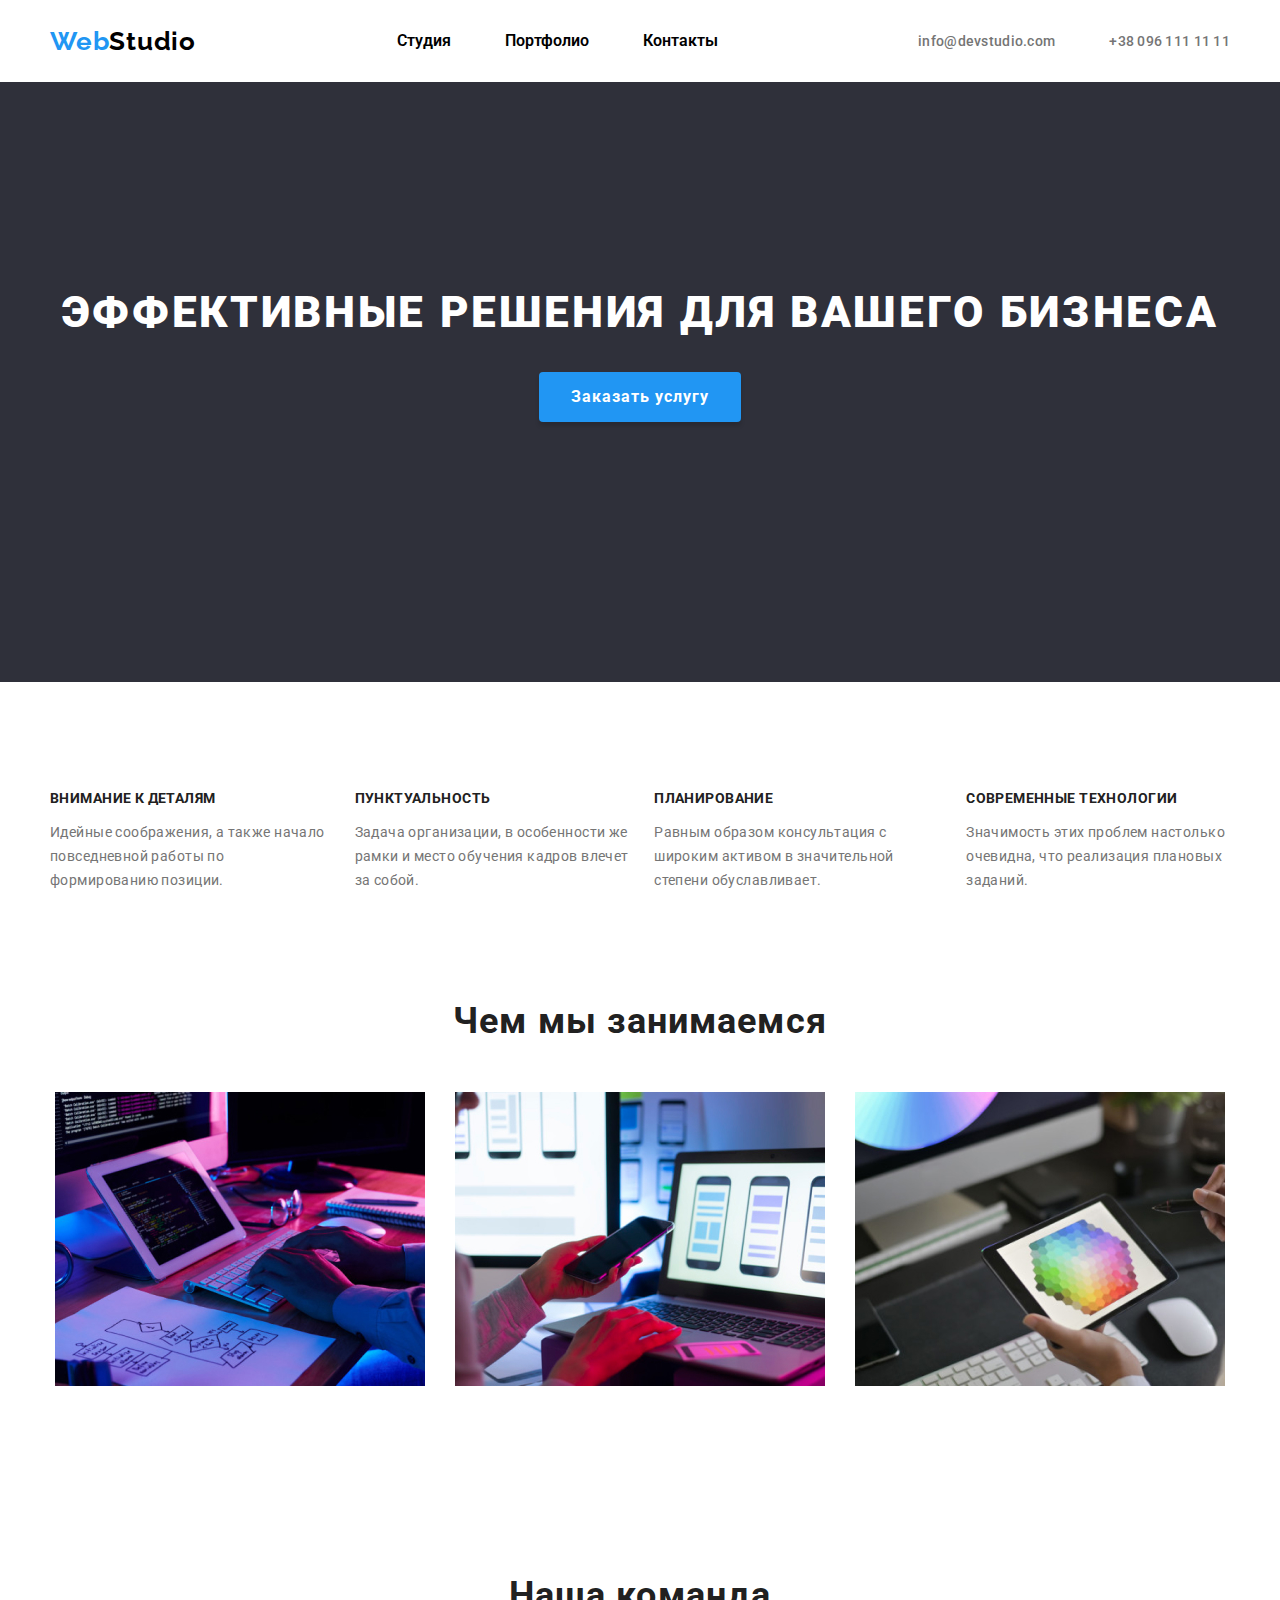
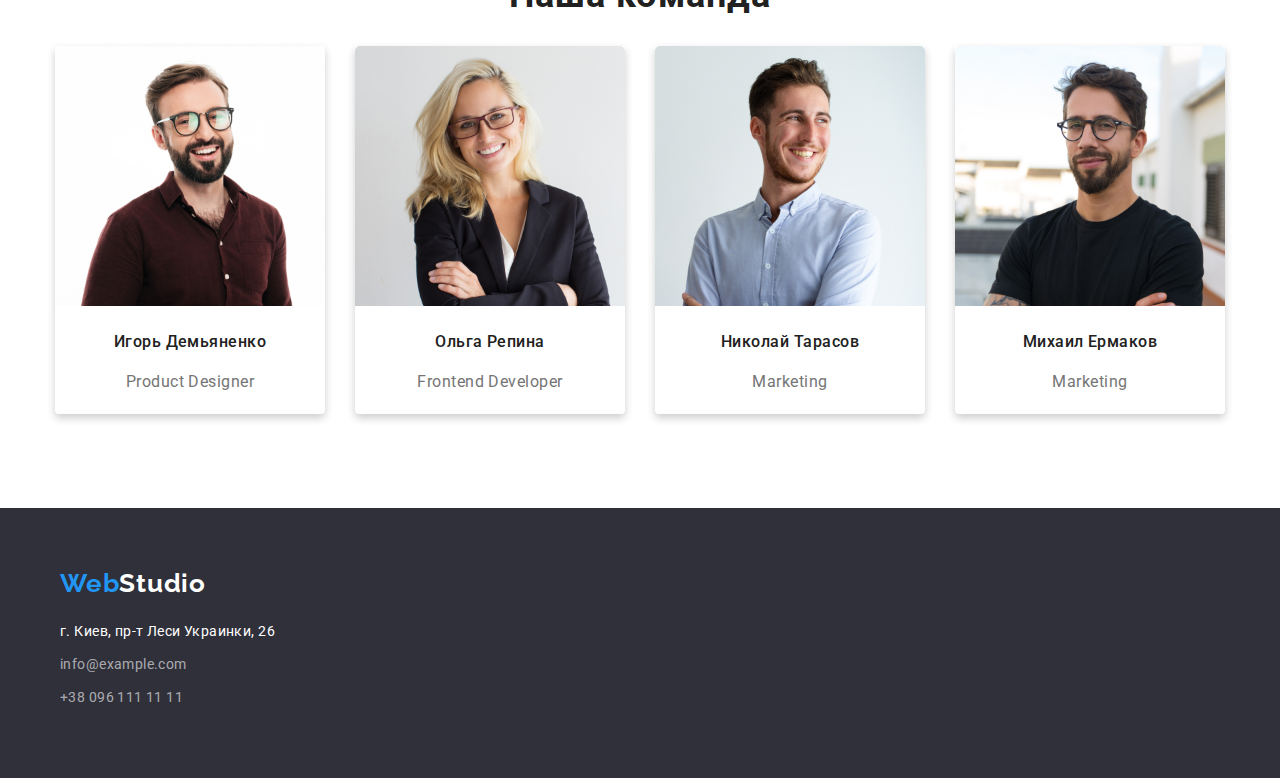
==== index.html @ 328c7cf8 "Initial commit" ====
<!DOCTYPE html>
<html lang="en">
  <head>
    <meta charset="UTF-8" />
    <meta http-equiv="X-UA-Compatible" content="IE=edge" />
    <meta name="viewport" content="width=device-width, initial-scale=1.0" />
    <title>Document</title>
    <link rel="preconnect" href="https://fonts.googleapis.com" />
    <link rel="preconnect" href="https://fonts.gstatic.com" crossorigin />
    <link
      href="https://fonts.googleapis.com/css2?family=Raleway:wght@700&display=swap"
      rel="stylesheet"
    />
    <link
      href="https://fonts.googleapis.com/css2?family=Raleway:wght@700&family=Roboto:wght@500&display=swap"
      rel="stylesheet"
    />
    <link rel="stylesheet" href="normalize.css" />
    <link rel="stylesheet" href="style.css" />
  </head>
  <body>
    <div class="container">
      <header class="header">
        <div class="header-wrapper">
          <div class="header">
            <a class="navbar-logo" href="#">Web<span class="studio_head">Studio</span></a>
          </div>

          <nav class="nav">
            <a href="#" class="nav-link active">Студия</a>
            <a href="#" class="nav-link">Портфолио</a>
            <a href="#" class="nav-link">Контакты</a>
          </nav>

          <div class="header-block">
            <a href="#">info@devstudio.com</a>
            <a href="#">+38 096 111 11 11</a>
          </div>

          <!-- /header-wrapper -->
        </div>
        <!-- /container -->
      </header>
    </div>
    <main>
      <section class="main-fon">
        <h1 class="intro container">Эффективные решения для вашего бизнеса</h1>
        <button class="btn" type="button">Заказать услугу</button>
      </section>
     <div class="container">
      <section class="info">
        <ul class="list-info">
          <li>
            <h3>Внимание к деталям</h3>
            <p>
              Идейные соображения, а также начало повседневной работы по
              формированию позиции.
            </p>
          </li>
          <li>
            <h3>Пунктуальность</h3>
            <p>
              Задача организации, в особенности же рамки и место обучения кадров
              влечет за собой.
            </p>
          </li>
          <li>
            <h3>Планирование</h3>
            <p>
              Равным образом консультация с широким активом в значительной
              степени обуславливает.
            </p>
          </li>
          <li>
            <h3>Современные технологии</h3>
            <p>
              Значимость этих проблем настолько очевидна, что реализация
              плановых заданий.
            </p>
          </li>
        </ul>
      </section>
      <section class="images">
        <h2>Чем мы занимаемся</h2>
        <ul class="images-cards">
          <li><img src="images/img.jpg" alt="планшет и клавиатура" /></li>
          <li><img src="images/img1.jpg" alt="смартфон" /></li>
          <li><img src="images/img2.jpg" alt="планшет" /></li>
        </ul>
      </section>
      <section class="people">
        <h2>Наша команда</h2>
        <ul class="cards">
          <li>
            <img class="cards-icon" src="images/men.jpg" alt="мужчина в очках" width="270" />
            <h4>Игорь Демьяненко</h4>
            <p>Product Designer</p>
          </li>
          <li>
            <img class="cards-icon" src="images/girl.jpg" alt="девушка в очках" width="270" />
            <h4>Ольга Репина</h4>
            <p>Frontend Developer</p>
          </li>
          <li>
            <img class="cards-icon" src="images/men2.jpg" alt="мужчина" width="270" />
            <h4>Николай Тарасов</h4>
            <p>Marketing</p>
          </li>
          <li>
            <img class="cards-icon" src="images/men3.jpg" alt="мужчина в очках" width="270" />
            <h4>Михаил Ермаков</h4>
            <p>Marketing</p>
          </li>
        </ul>
      </section>
    </main>
    <footer class="footer">
      <div class="container">
      <a class="logo-footer" href="#">Web<span class="studio">Studio</span></a>
      <address class="address">
        <a class="link white" href="http://bit.ly/3pXMvUd" target="_blank">г. Киев, пр-т Леси Украинки, 26</a>
        <a class="link" href="mailto:info@example.com">info@example.com</a>
        <a class="link" href="tel:+380961111111">+38 096 111 11 11</a>
      </address>
      </div>
    </footer>
    </div>
  </body>
</html>
---- style.css ----
body {
  font-family: "Raleway", sans-serif;
  font-family: "Roboto", sans-serif;
}
a {
  text-decoration: none;
}

ul {
  padding: 0;
  list-style: none;
}
h1 {
  padding-top: 200px;
  font-weight: 900;
  font-size: 44px;
  line-height: 60px;
  text-align: center;
  letter-spacing: 0.06em;
  text-transform: uppercase;
  color: #ffffff;
}
h2 {
  font-weight: 700;
  font-size: 36px;
  line-height: 42px;
  letter-spacing: 0.03em;
  color: #212121;
}

h4 {
  font-weight: 500;
  font-size: 16px;
  line-height: 19px;
  letter-spacing: 0.03em;
  color: #212121;
}

/* Header */

.container {
  max-width: 1180px;
  margin: 0 auto;
}

.navbar-logo {
  font-family: "Raleway";
  font-style: normal;
  font-weight: 700;
  font-size: 26px;
  line-height: 31px;
  letter-spacing: 0.03em;
  color: #2196f3;
}

.studio_head {
  color: #000;
}

.header {
  justify-content: center;
}

.header-wrapper {
  display: flex;
  justify-content: space-between;
  align-items: center;
}

.nav-link {
  margin-right: 50px;
  color: black;
  text-decoration: none;
  font-weight: 600;
}

.nav {
  margin-top: 32px;
  margin-bottom: 32px;
}

.nav > a:hover {
  color: #2196f3;
}

.nav-link:last-child {
  margin-right: 0;
}

.header-block > a {
  margin-right: 50px;
  font-weight: 500;
  font-size: 14px;
  line-height: 16px;
  letter-spacing: 0.02em;
  color: #757575;
}

.header-block > a:last-child {
  margin-right: 0;
}

.header-block > a:hover {
  color: #2196f3;
}

/* Main  */

.main-fon {
  text-align: center;
  background-color: #2f303a;
  height: 600px;
}

.btn {
  display: inline-block;
  margin-top: 30px;
  padding: 10px 32px;
  font-weight: 700;
  font-size: 16px;
  line-height: 30px;
  letter-spacing: 0.06em;
  color: #ffffff;
  background: #2196f3;
  box-shadow: 0px 4px 4px rgba(0, 0, 0, 0.15);
  border-radius: 4px;
  border: none;
}

.btn:hover {
  animation: pulsate 1s ease-in-out;
}

@keyframes pulsate {
  0% {
    box-shadow: 0 0 25px #5ddcff, 0 0 50px #4e00c2;
  }
}

.btn:active {
  color: red;
}

.list-info {
  display: flex;
  margin-top: 94px;
  margin-bottom: 94px;
}

.list-info > li > p {
  font-weight: 400;
  font-size: 14px;
  line-height: 24px;
  letter-spacing: 0.03em;
  color: #757575;
}

.list-info > li > h3 {
  font-weight: 700;
  font-size: 14px;
  line-height: 16px;
  letter-spacing: 0.03em;
  text-transform: uppercase;

  color: #212121;
}

.list-info > li {
  margin-right: 20px;
}

.list-info > li:last-child {
  margin-right: 0;
}

/* Images */

.images {
  text-align: center;
  margin-bottom: 188px;
}

.images > h2 {
  margin-bottom: 50px;
}

.images-cards {
  overflow: hidden;
  justify-content: center;
  display: flex;
}

.images-cards > li {
  transition: 1s;
  display: block;
  margin-right: 30px;
  width: 370px;
  height: 294px;
}

.images-cards > li:last-child {
  margin-right: 0;
}

.images-cards > li:hover {
  transform: scale(1.1);
}

/* People */

.people {
  text-align: center;
  margin-bottom: 94px;
}

.people > li:hover {
  box-shadow: 0 8px 16px 0 rgba(0, 0, 0, 0.2);
}

.cards {
  display: flex;
  justify-content: center;
}

.cards > li {
  width: 270px;
  height: 368px;
  background: #ffffff;
  box-shadow: 0 4px 8px 0 rgba(0, 0, 0, 0.2);
  transition: 0.3s;
  border-radius: 0px 0px 4px 4px;
  margin-right: 30px;
}

.cards > li > p {
  font-weight: 400;
  font-size: 16px;
  line-height: 19px;
  letter-spacing: 0.03em;
  color: #757575;
}

.cards-icon {
  border-radius: 5px 5px 0 0;
}

.cards > li:hover {
  box-shadow: 0 8px 16px 0 rgba(0, 0, 0, 0.2);
}

.cards > li:last-child {
  margin-right: 0;
}

/* Footer */

.footer {
  background-color: #2f303a;
  padding: 60px;
}

.logo-footer {
  font-family: "Raleway";
  font-style: normal;
  font-weight: 700;
  font-size: 26px;
  line-height: 31px;
  letter-spacing: 0.03em;
  color: #2196f3;
}

.address {
  margin-top: 20px;
}

.studio {
  color: white;
}

.link {
  font-family: "Roboto";
  font-style: normal;
  font-weight: 400;
  font-size: 14px;
  line-height: 24px;
  letter-spacing: 0.03em;
}

.address > a {
  display: grid;
  font-family: "Roboto";
  font-style: normal;
  font-weight: 400;
  font-size: 14px;
  line-height: 24px;
  letter-spacing: 0.03em;
  color: rgba(255, 255, 255, 0.6);
  margin-bottom: 9px;
}

.address > a:hover {
  color: #2196f3;
}

.address > a:first-child {
  color: white;
}
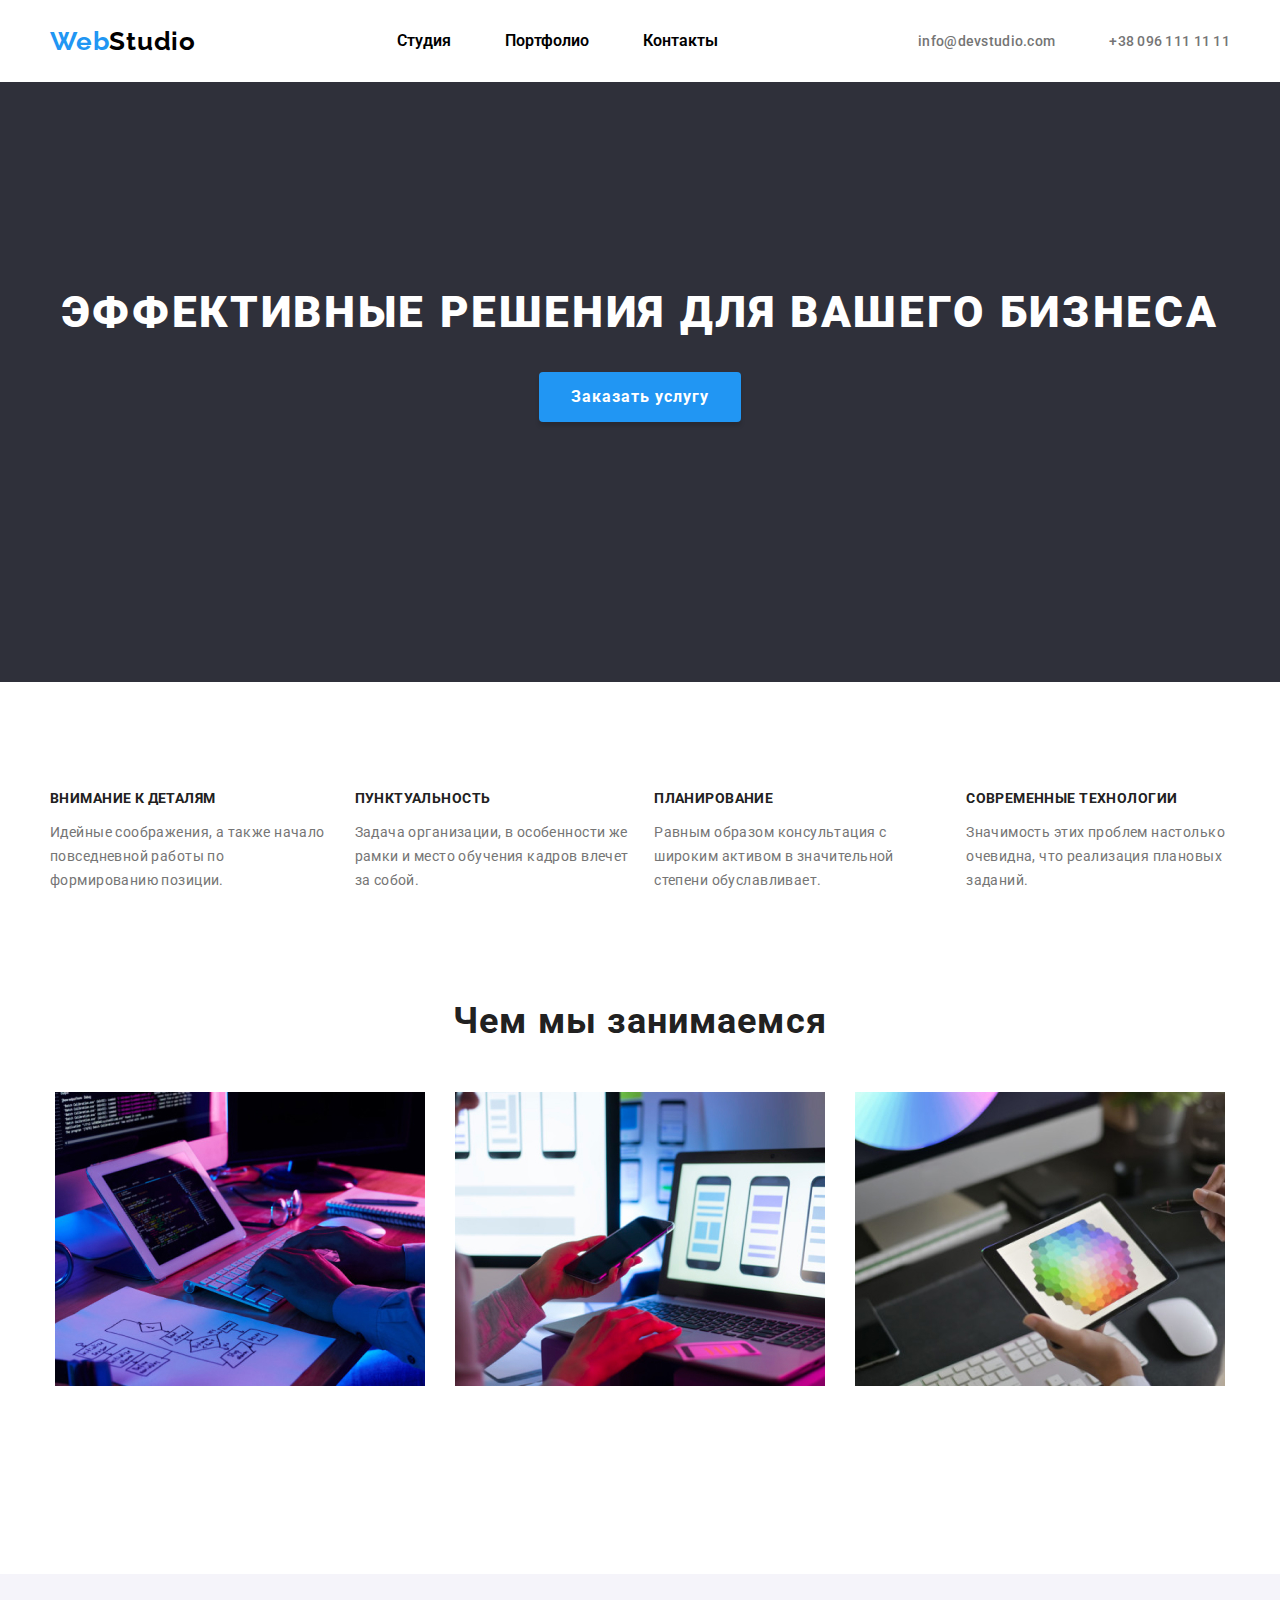
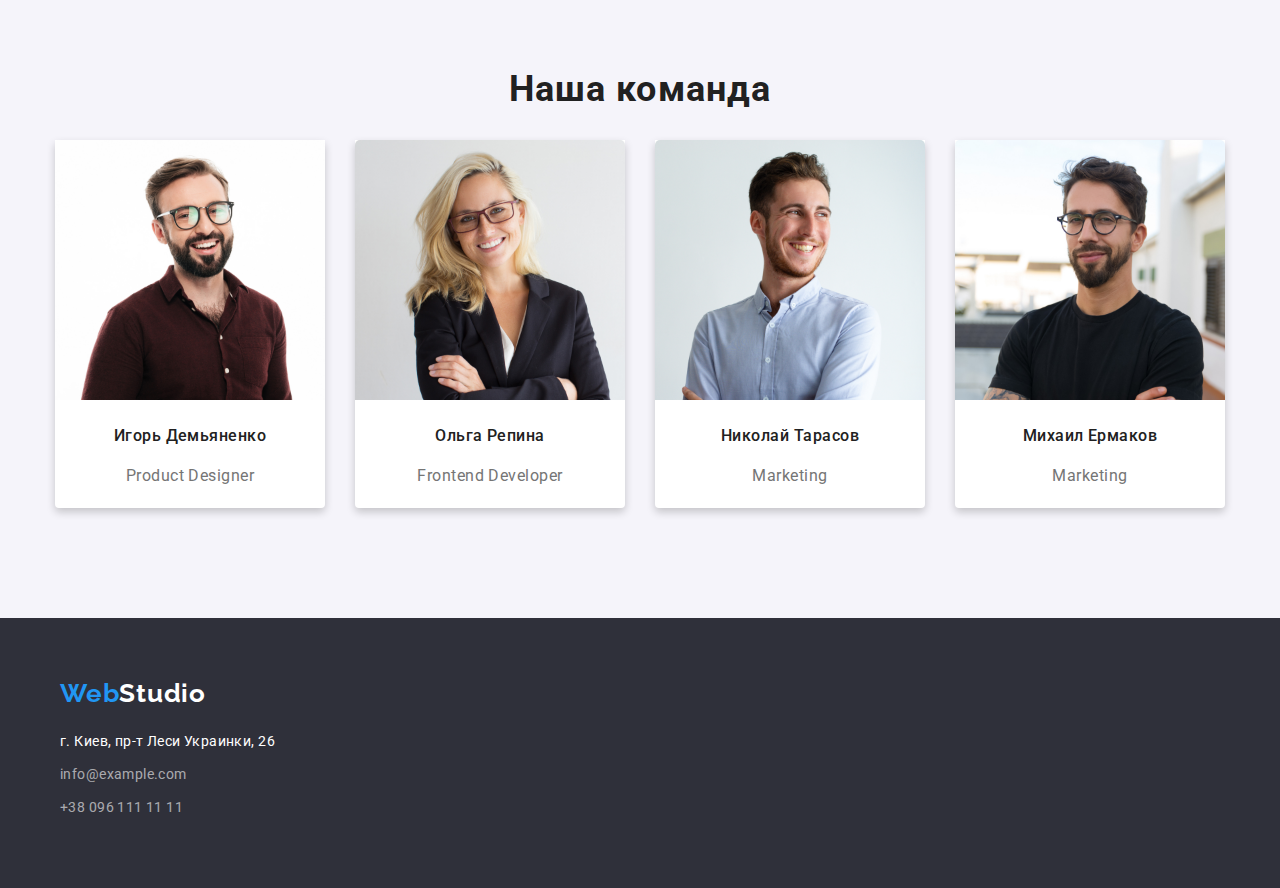
==== commit 11449075: "new papcka" ====
--- a/index.html
+++ b/index.html
@@ -4,7 +4,7 @@
     <meta charset="UTF-8" />
     <meta http-equiv="X-UA-Compatible" content="IE=edge" />
     <meta name="viewport" content="width=device-width, initial-scale=1.0" />
-    <title>Document</title>
+    <title>WebStudio</title>
     <link rel="preconnect" href="https://fonts.googleapis.com" />
     <link rel="preconnect" href="https://fonts.gstatic.com" crossorigin />
     <link
@@ -15,15 +15,17 @@
       href="https://fonts.googleapis.com/css2?family=Raleway:wght@700&family=Roboto:wght@500&display=swap"
       rel="stylesheet"
     />
-    <link rel="stylesheet" href="normalize.css" />
-    <link rel="stylesheet" href="style.css" />
+    <link rel="stylesheet" href="css/normalize.css" />
+    <link rel="stylesheet" href="css/style.css" />
   </head>
   <body>
     <div class="container">
       <header class="header">
         <div class="header-wrapper">
           <div class="header">
-            <a class="navbar-logo" href="#">Web<span class="studio_head">Studio</span></a>
+            <a class="navbar-logo" href="#"
+              >Web<span class="studio_head">Studio</span></a
+            >
           </div>
 
           <nav class="nav">
@@ -47,39 +49,40 @@
         <h1 class="intro container">Эффективные решения для вашего бизнеса</h1>
         <button class="btn" type="button">Заказать услугу</button>
       </section>
-     <div class="container">
-      <section class="info">
-        <ul class="list-info">
-          <li>
-            <h3>Внимание к деталям</h3>
-            <p>
-              Идейные соображения, а также начало повседневной работы по
-              формированию позиции.
-            </p>
-          </li>
-          <li>
-            <h3>Пунктуальность</h3>
-            <p>
-              Задача организации, в особенности же рамки и место обучения кадров
-              влечет за собой.
-            </p>
-          </li>
-          <li>
-            <h3>Планирование</h3>
-            <p>
-              Равным образом консультация с широким активом в значительной
-              степени обуславливает.
-            </p>
-          </li>
-          <li>
-            <h3>Современные технологии</h3>
-            <p>
-              Значимость этих проблем настолько очевидна, что реализация
-              плановых заданий.
-            </p>
-          </li>
-        </ul>
-      </section>
+      <div class="container">
+        <section class="info">
+          <ul class="list-info">
+            <li>
+              <h3>Внимание к деталям</h3>
+              <p>
+                Идейные соображения, а также начало повседневной работы по
+                формированию позиции.
+              </p>
+            </li>
+            <li>
+              <h3>Пунктуальность</h3>
+              <p>
+                Задача организации, в особенности же рамки и место обучения
+                кадров влечет за собой.
+              </p>
+            </li>
+            <li>
+              <h3>Планирование</h3>
+              <p>
+                Равным образом консультация с широким активом в значительной
+                степени обуславливает.
+              </p>
+            </li>
+            <li>
+              <h3>Современные технологии</h3>
+              <p>
+                Значимость этих проблем настолько очевидна, что реализация
+                плановых заданий.
+              </p>
+            </li>
+          </ul>
+        </section>
+      </div>
       <section class="images">
         <h2>Чем мы занимаемся</h2>
         <ul class="images-cards">
@@ -89,41 +92,66 @@
         </ul>
       </section>
       <section class="people">
-        <h2>Наша команда</h2>
-        <ul class="cards">
-          <li>
-            <img class="cards-icon" src="images/men.jpg" alt="мужчина в очках" width="270" />
-            <h4>Игорь Демьяненко</h4>
-            <p>Product Designer</p>
-          </li>
-          <li>
-            <img class="cards-icon" src="images/girl.jpg" alt="девушка в очках" width="270" />
-            <h4>Ольга Репина</h4>
-            <p>Frontend Developer</p>
-          </li>
-          <li>
-            <img class="cards-icon" src="images/men2.jpg" alt="мужчина" width="270" />
-            <h4>Николай Тарасов</h4>
-            <p>Marketing</p>
-          </li>
-          <li>
-            <img class="cards-icon" src="images/men3.jpg" alt="мужчина в очках" width="270" />
-            <h4>Михаил Ермаков</h4>
-            <p>Marketing</p>
-          </li>
-        </ul>
+        <div class="container">
+          <h2 class="team">Наша команда</h2>
+          <ul class="cards">
+            <li>
+              <img
+                class="cards-icon"
+                src="images/men.jpg"
+                alt="мужчина в очках"
+                width="270"
+              />
+              <h4>Игорь Демьяненко</h4>
+              <p>Product Designer</p>
+            </li>
+            <li>
+              <img
+                class="cards-icon"
+                src="images/girl.jpg"
+                alt="девушка в очках"
+                width="270"
+              />
+              <h4>Ольга Репина</h4>
+              <p>Frontend Developer</p>
+            </li>
+            <li>
+              <img
+                class="cards-icon"
+                src="images/men2.jpg"
+                alt="мужчина"
+                width="270"
+              />
+              <h4>Николай Тарасов</h4>
+              <p>Marketing</p>
+            </li>
+            <li>
+              <img
+                class="cards-icon"
+                src="images/men3.jpg"
+                alt="мужчина в очках"
+                width="270"
+              />
+              <h4>Михаил Ермаков</h4>
+              <p>Marketing</p>
+            </li>
+          </ul>
+        </div>
       </section>
     </main>
     <footer class="footer">
       <div class="container">
-      <a class="logo-footer" href="#">Web<span class="studio">Studio</span></a>
-      <address class="address">
-        <a class="link white" href="http://bit.ly/3pXMvUd" target="_blank">г. Киев, пр-т Леси Украинки, 26</a>
-        <a class="link" href="mailto:info@example.com">info@example.com</a>
-        <a class="link" href="tel:+380961111111">+38 096 111 11 11</a>
-      </address>
+        <a class="logo-footer" href="#"
+          >Web<span class="studio">Studio</span></a
+        >
+        <address class="address">
+          <a class="link white" href="http://bit.ly/3pXMvUd" target="_blank"
+            >г. Киев, пр-т Леси Украинки, 26</a
+          >
+          <a class="link" href="mailto:info@example.com">info@example.com</a>
+          <a class="link" href="tel:+380961111111">+38 096 111 11 11</a>
+        </address>
       </div>
     </footer>
-    </div>
   </body>
 </html>
--- a/css/style.css
+++ b/css/style.css
@@ -0,0 +1,307 @@
+body {
+  font-family: "Raleway", sans-serif;
+  font-family: "Roboto", sans-serif;
+}
+a {
+  text-decoration: none;
+}
+
+ul {
+  padding: 0;
+  list-style: none;
+}
+h1 {
+  padding-top: 200px;
+  font-weight: 900;
+  font-size: 44px;
+  line-height: 60px;
+  text-align: center;
+  letter-spacing: 0.06em;
+  text-transform: uppercase;
+  color: #ffffff;
+}
+h2 {
+  font-weight: 700;
+  font-size: 36px;
+  line-height: 42px;
+  letter-spacing: 0.03em;
+  color: #212121;
+}
+
+h4 {
+  font-weight: 500;
+  font-size: 16px;
+  line-height: 19px;
+  letter-spacing: 0.03em;
+  color: #212121;
+}
+
+/* Header */
+
+.container {
+  max-width: 1180px;
+  margin: 0 auto;
+}
+
+.navbar-logo {
+  font-family: "Raleway";
+  font-style: normal;
+  font-weight: 700;
+  font-size: 26px;
+  line-height: 31px;
+  letter-spacing: 0.03em;
+  color: #2196f3;
+}
+
+.studio_head {
+  color: #000;
+}
+
+.header {
+  justify-content: center;
+}
+
+.header-wrapper {
+  display: flex;
+  justify-content: space-between;
+  align-items: center;
+}
+
+.nav-link {
+  margin-right: 50px;
+  color: black;
+  text-decoration: none;
+  font-weight: 600;
+}
+
+.nav {
+  margin-top: 32px;
+  margin-bottom: 32px;
+}
+
+.nav > a:hover {
+  color: #2196f3;
+}
+
+.nav-link:last-child {
+  margin-right: 0;
+}
+
+.header-block > a {
+  margin-right: 50px;
+  font-weight: 500;
+  font-size: 14px;
+  line-height: 16px;
+  letter-spacing: 0.02em;
+  color: #757575;
+}
+
+.header-block > a:last-child {
+  margin-right: 0;
+}
+
+.header-block > a:hover {
+  color: #2196f3;
+}
+
+/* Main  */
+
+.main-fon {
+  text-align: center;
+  background-color: #2f303a;
+  height: 600px;
+}
+
+.btn {
+  display: inline-block;
+  margin-top: 30px;
+  padding: 10px 32px;
+  font-weight: 700;
+  font-size: 16px;
+  line-height: 30px;
+  letter-spacing: 0.06em;
+  color: #ffffff;
+  background: #2196f3;
+  box-shadow: 0px 4px 4px rgba(0, 0, 0, 0.15);
+  border-radius: 4px;
+  border: none;
+}
+
+.btn:hover {
+  animation: pulsate 1s ease-in-out;
+}
+
+@keyframes pulsate {
+  0% {
+    box-shadow: 0 0 25px #5ddcff, 0 0 50px #4e00c2;
+  }
+}
+
+.btn:active {
+  color: red;
+}
+
+.list-info {
+  display: flex;
+  margin-top: 94px;
+  margin-bottom: 94px;
+}
+
+.list-info > li > p {
+  font-weight: 400;
+  font-size: 14px;
+  line-height: 24px;
+  letter-spacing: 0.03em;
+  color: #757575;
+}
+
+.list-info > li > h3 {
+  font-weight: 700;
+  font-size: 14px;
+  line-height: 16px;
+  letter-spacing: 0.03em;
+  text-transform: uppercase;
+
+  color: #212121;
+}
+
+.list-info > li {
+  margin-right: 20px;
+}
+
+.list-info > li:last-child {
+  margin-right: 0;
+}
+
+/* Images */
+
+.images {
+  text-align: center;
+  margin-bottom: 188px;
+}
+
+.images > h2 {
+  margin-bottom: 50px;
+}
+
+.images-cards {
+  overflow: hidden;
+  justify-content: center;
+  display: flex;
+}
+
+.images-cards > li {
+  transition: 1s;
+  display: block;
+  margin-right: 30px;
+  width: 370px;
+  height: 294px;
+}
+
+.images-cards > li:last-child {
+  margin-right: 0;
+}
+
+.images-cards > li:hover {
+  transform: scale(1.1);
+}
+
+/* People */
+
+.people {
+  text-align: center;
+  padding-bottom: 94px;
+  background-color: #f5f4fa;
+}
+
+.team {
+  padding-top: 94px;
+}
+
+.people > li:hover {
+  box-shadow: 0 8px 16px 0 rgba(0, 0, 0, 0.2);
+}
+
+.cards {
+  display: flex;
+  justify-content: center;
+}
+
+.cards > li {
+  width: 270px;
+  height: 368px;
+  background: #ffffff;
+  box-shadow: 0 4px 8px 0 rgba(0, 0, 0, 0.2);
+  transition: 0.3s;
+  border-radius: 0px 0px 4px 4px;
+  margin-right: 30px;
+}
+
+.cards > li > p {
+  font-weight: 400;
+  font-size: 16px;
+  line-height: 19px;
+  letter-spacing: 0.03em;
+  color: #757575;
+}
+
+.cards-icon {
+  border-radius: 5px 5px 0 0;
+}
+
+.cards > li:hover {
+  box-shadow: 0 8px 16px 0 rgba(0, 0, 0, 0.2);
+}
+
+.cards > li:last-child {
+  margin-right: 0;
+}
+
+/* Footer */
+
+.footer {
+  background-color: #2f303a;
+  padding: 60px;
+}
+
+.logo-footer {
+  font-family: "Raleway";
+  font-style: normal;
+  font-weight: 700;
+  font-size: 26px;
+  line-height: 31px;
+  letter-spacing: 0.03em;
+  color: #2196f3;
+}
+
+.address {
+  max-width: 230px;
+  margin-top: 20px;
+}
+
+.studio {
+  color: white;
+}
+
+.link {
+  font-family: "Roboto";
+  font-style: normal;
+  font-weight: 400;
+  font-size: 14px;
+  line-height: 24px;
+  letter-spacing: 0.03em;
+  display: block;
+  color: rgba(255, 255, 255, 0.6);
+  margin-bottom: 9px;
+}
+
+.link {
+}
+
+.white {
+  color: white;
+}
+
+.link:hover {
+  color: #2196f3;
+}
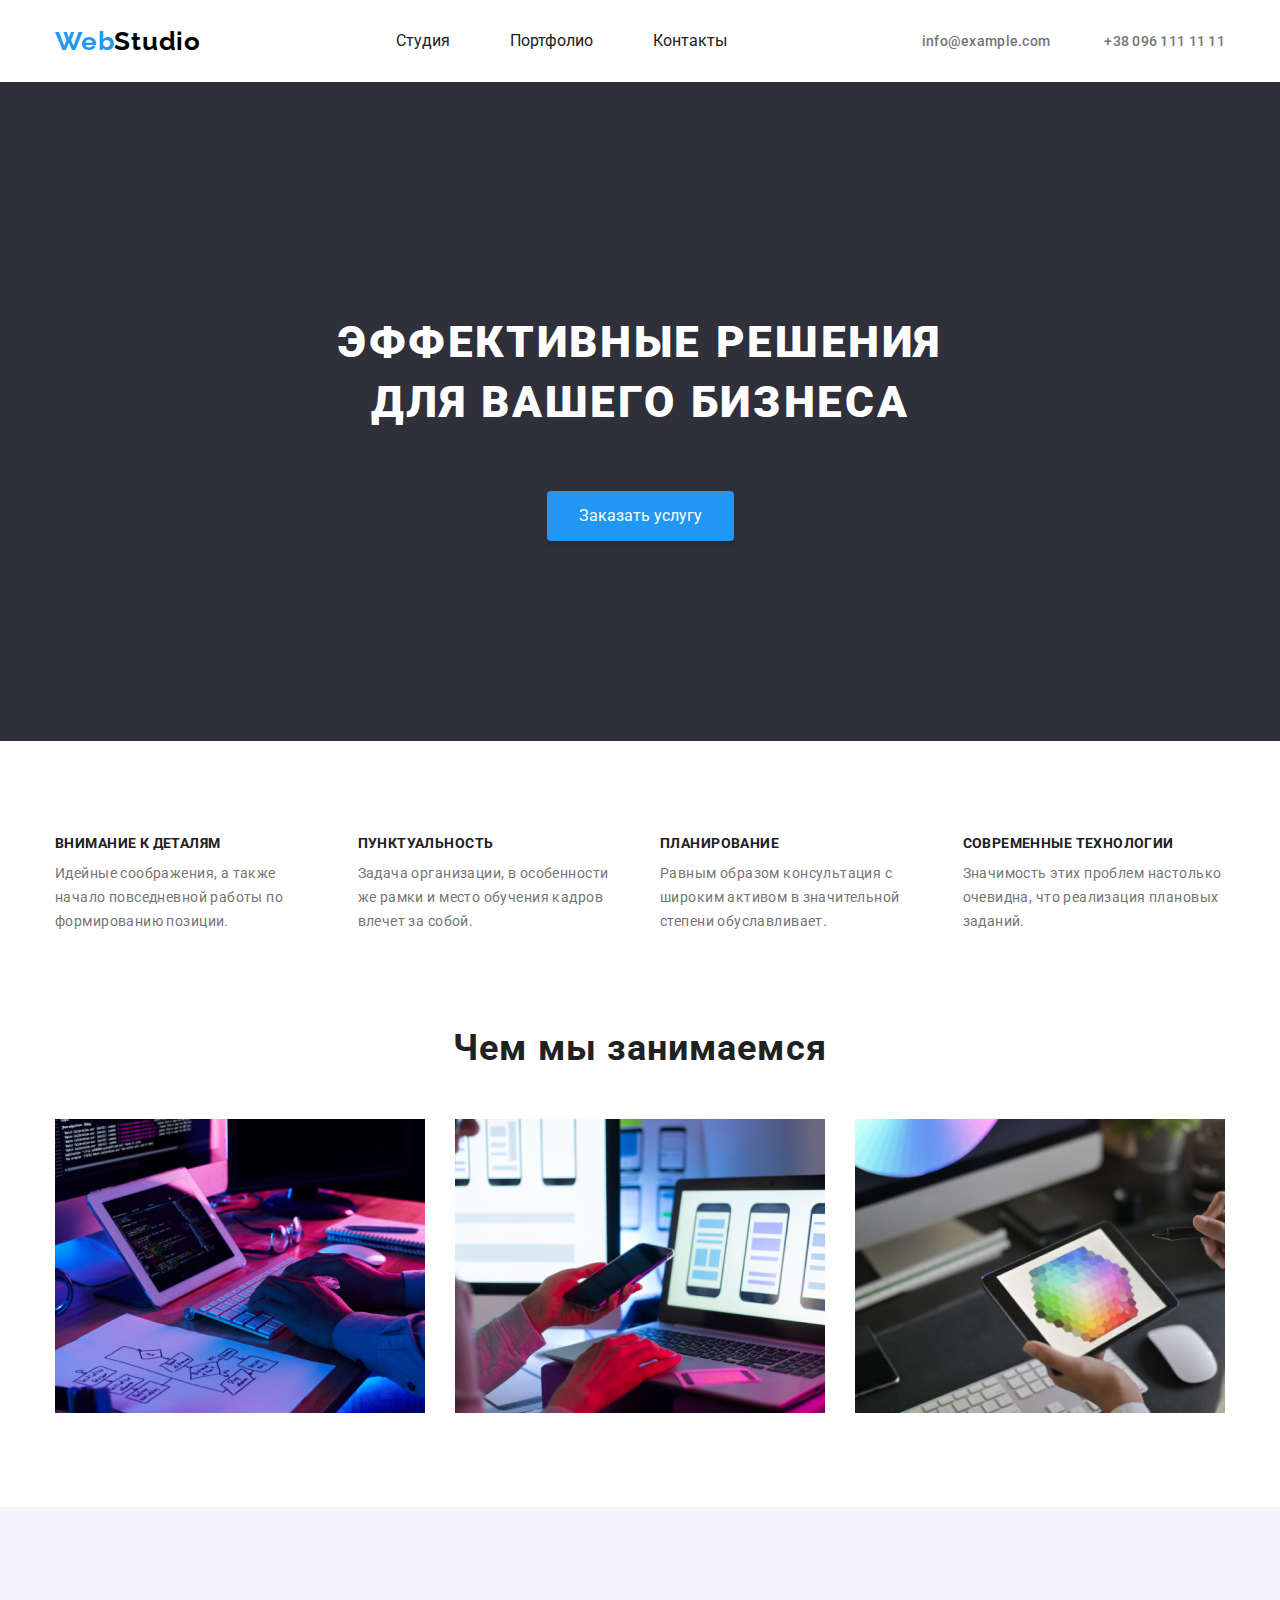
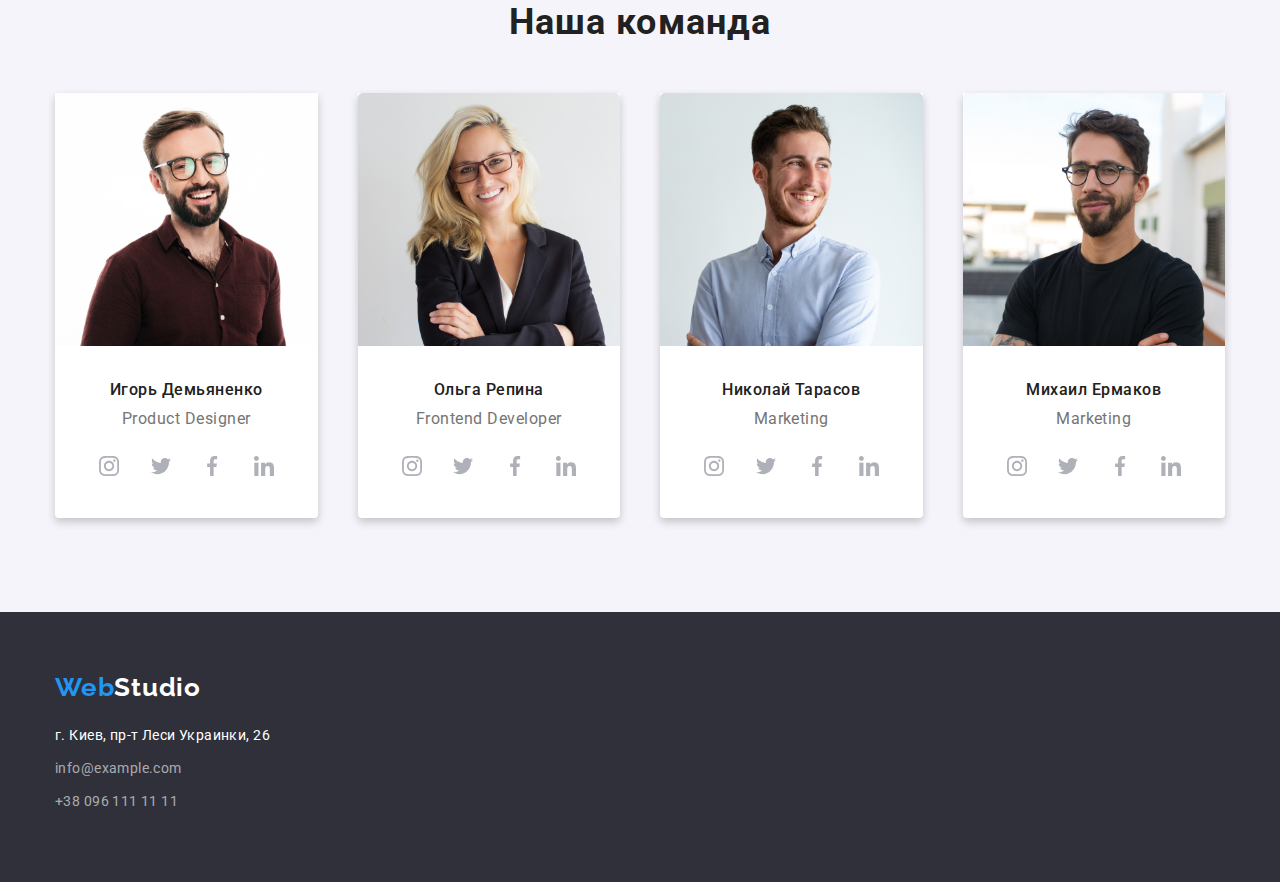
==== commit ede26d7c: "class and social" ====
--- a/index.html
+++ b/index.html
@@ -19,138 +19,613 @@
     <link rel="stylesheet" href="css/style.css" />
   </head>
   <body>
-    <div class="container">
-      <header class="header">
+    <header class="header">
+      <div class="container">
         <div class="header-wrapper">
-          <div class="header">
+          <div>
             <a class="navbar-logo" href="#"
               >Web<span class="studio_head">Studio</span></a
             >
           </div>
 
           <nav class="nav">
-            <a href="#" class="nav-link active">Студия</a>
-            <a href="#" class="nav-link">Портфолио</a>
-            <a href="#" class="nav-link">Контакты</a>
+            <ul class="nav__item">
+              <li class="nav__item_list">
+                <a href="#" class="nav__item_list-link">Студия</a>
+              </li>
+              <li class="nav__item_list">
+                <a href="#" class="nav__item_list-link">Портфолио</a>
+              </li>
+              <li class="nav__item_list">
+                <a href="#" class="nav__item_list-link">Контакты</a>
+              </li>
+            </ul>
           </nav>
 
           <div class="header-block">
-            <a href="#">info@devstudio.com</a>
-            <a href="#">+38 096 111 11 11</a>
+            <a href="mailto:info@example.com">info@example.com</a>
+            <a href="tel:+380961111111">+38 096 111 11 11</a>
           </div>
-
-          <!-- /header-wrapper -->
         </div>
-        <!-- /container -->
-      </header>
-    </div>
+      </div>
+    </header>
+
+    <!-- Main -->
+
     <main>
-      <section class="main-fon">
-        <h1 class="intro container">Эффективные решения для вашего бизнеса</h1>
-        <button class="btn" type="button">Заказать услугу</button>
+      <section class="main">
+        <div class="container">
+          <h1 class="main__text">
+            Эффективные решения<br />
+            для вашего бизнеса
+          </h1>
+          <button class="btn" type="button">Заказать услугу</button>
+        </div>
       </section>
-      <div class="container">
-        <section class="info">
-          <ul class="list-info">
-            <li>
-              <h3>Внимание к деталям</h3>
-              <p>
+
+      <!-- Info -->
+
+      <section class="info">
+        <div class="container">
+          <ul class="info__list">
+            <li class="info__list-link">
+              <h3 class="info__list-link-intro">Внимание к деталям</h3>
+              <p class="info__list-link-p">
                 Идейные соображения, а также начало повседневной работы по
                 формированию позиции.
               </p>
             </li>
-            <li>
-              <h3>Пунктуальность</h3>
-              <p>
+            <li class="info__list-link">
+              <h3 class="info__list-link-intro">Пунктуальность</h3>
+              <p class="info__list-link-p">
                 Задача организации, в особенности же рамки и место обучения
                 кадров влечет за собой.
               </p>
             </li>
-            <li>
-              <h3>Планирование</h3>
-              <p>
+            <li class="info__list-link">
+              <h3 class="info__list-link-intro">Планирование</h3>
+              <p class="info__list-link-p">
                 Равным образом консультация с широким активом в значительной
                 степени обуславливает.
               </p>
             </li>
-            <li>
-              <h3>Современные технологии</h3>
-              <p>
+            <li class="info__list-link">
+              <h3 class="info__list-link-intro">Современные технологии</h3>
+              <p class="info__list-link-p">
                 Значимость этих проблем настолько очевидна, что реализация
                 плановых заданий.
               </p>
             </li>
           </ul>
-        </section>
-      </div>
+        </div>
+      </section>
+
+      <!-- Images -->
+
       <section class="images">
-        <h2>Чем мы занимаемся</h2>
-        <ul class="images-cards">
-          <li><img src="images/img.jpg" alt="планшет и клавиатура" /></li>
-          <li><img src="images/img1.jpg" alt="смартфон" /></li>
-          <li><img src="images/img2.jpg" alt="планшет" /></li>
-        </ul>
+        <div class="container">
+          <div class="images__wrapper">
+            <h2 class="images__wrapper_intro">Чем мы занимаемся</h2>
+            <div class="images__wrapper-cards">
+              <ul class="images__cards">
+                <li class="images__cards-link">
+                  <img src="images/img.jpg" alt="планшет и клавиатура" />
+                </li>
+                <li class="images__cards-link">
+                  <img src="images/img1.jpg" alt="смартфон" />
+                </li>
+                <li class="images__cards-link">
+                  <img src="images/img2.jpg" alt="планшет" />
+                </li>
+              </ul>
+            </div>
+          </div>
+        </div>
       </section>
+
+      <!-- People -->
+
       <section class="people">
         <div class="container">
-          <h2 class="team">Наша команда</h2>
-          <ul class="cards">
-            <li>
-              <img
-                class="cards-icon"
-                src="images/men.jpg"
-                alt="мужчина в очках"
-                width="270"
-              />
-              <h4>Игорь Демьяненко</h4>
-              <p>Product Designer</p>
-            </li>
-            <li>
-              <img
-                class="cards-icon"
-                src="images/girl.jpg"
-                alt="девушка в очках"
-                width="270"
-              />
-              <h4>Ольга Репина</h4>
-              <p>Frontend Developer</p>
-            </li>
-            <li>
-              <img
-                class="cards-icon"
-                src="images/men2.jpg"
-                alt="мужчина"
-                width="270"
-              />
-              <h4>Николай Тарасов</h4>
-              <p>Marketing</p>
-            </li>
-            <li>
-              <img
-                class="cards-icon"
-                src="images/men3.jpg"
-                alt="мужчина в очках"
-                width="270"
-              />
-              <h4>Михаил Ермаков</h4>
-              <p>Marketing</p>
-            </li>
-          </ul>
+          <div class="team__wrapper">
+            <h2 class="team__wrapper-intro">Наша команда</h2>
+            <div class="cards__wrapper">
+              <div class="cards__wrapper-item">
+                <div class="cards__wrapper-item-link">
+                  <img
+                    class="cards-icon"
+                    src="images/men.jpg"
+                    alt="мужчина в очках"
+                    width="270"
+                  />
+                  <div>
+                    <span class="cards__wrapper-item-link-intro">
+                      Игорь Демьяненко
+                    </span>
+                    <span class="cards__wrapper-item-link-p"
+                      >Product Designer</span
+                    >
+                  </div>
+                  <div class="social">
+                    <a class="social_link" href="#"
+                      ><svg
+                        width="20"
+                        height="20"
+                        viewBox="0 0 20 20"
+                        fill="none"
+                        xmlns="http://www.w3.org/2000/svg"
+                      >
+                        <g clip-path="url(#clip0_1_492)">
+                          <path
+                            d="M19.9804 5.88005C19.9336 4.81738 19.7617 4.0868 19.5156 3.45374C19.2616 2.78176 18.8709 2.18014 18.359 1.68002C17.8589 1.1721 17.2533 0.777435 16.5891 0.527447C15.9524 0.281274 15.2256 0.109427 14.163 0.0625732C13.0924 0.0117516 12.7525 0 10.0371 0C7.32173 0 6.98185 0.0117516 5.91521 0.0586052C4.85253 0.105459 4.12195 0.277459 3.48904 0.523479C2.81692 0.777435 2.2153 1.16814 1.71517 1.68002C1.20726 2.18014 0.812743 2.78573 0.562603 3.44992C0.31643 4.0868 0.144583 4.81341 0.0977294 5.87609C0.0469078 6.9467 0.0351562 7.28658 0.0351562 10.002C0.0351562 12.7173 0.0469078 13.0572 0.0937614 14.1239C0.140615 15.1865 0.312615 15.9171 0.558787 16.5502C0.812743 17.2221 1.20726 17.8238 1.71517 18.3239C2.2153 18.8318 2.82088 19.2265 3.48508 19.4765C4.12195 19.7226 4.84856 19.8945 5.91139 19.9413C6.97788 19.9883 7.31791 19.9999 10.0333 19.9999C12.7487 19.9999 13.0885 19.9883 14.1552 19.9413C15.2179 19.8945 15.9484 19.7226 16.5813 19.4765C17.9254 18.9568 18.9881 17.8941 19.5078 16.5502C19.7538 15.9133 19.9258 15.1865 19.9727 14.1239C20.0195 13.0572 20.0313 12.7173 20.0313 10.002C20.0313 7.28658 20.0273 6.9467 19.9804 5.88005ZM18.1794 14.0457C18.1364 15.0225 17.9723 15.5499 17.8356 15.9015C17.4995 16.7728 16.808 17.4643 15.9367 17.8004C15.5851 17.9372 15.0538 18.1012 14.0809 18.1441C13.026 18.1911 12.7096 18.2027 10.0411 18.2027C7.37255 18.2027 7.05221 18.1911 6.00113 18.1441C5.02438 18.1012 4.49693 17.9372 4.1453 17.8004C3.71171 17.6402 3.31704 17.3862 2.9967 17.0541C2.6646 16.7298 2.41065 16.3391 2.2504 15.9055C2.11365 15.5539 1.94959 15.0225 1.90671 14.0497C1.8597 12.9948 1.8481 12.6783 1.8481 10.0097C1.8481 7.34122 1.8597 7.02087 1.90671 5.96995C1.94959 4.99319 2.11365 4.46575 2.2504 4.11412C2.41065 3.68038 2.6646 3.28586 3.00067 2.96536C3.32483 2.63327 3.71553 2.37931 4.14927 2.21921C4.5009 2.08247 5.03231 1.9184 6.0051 1.87537C7.05999 1.82851 7.37652 1.81676 10.0449 1.81676C12.7174 1.81676 13.0337 1.82851 14.0848 1.87537C15.0616 1.9184 15.589 2.08247 15.9407 2.21921C16.3742 2.37931 16.7689 2.63327 17.0893 2.96536C17.4213 3.28967 17.6753 3.68038 17.8356 4.11412C17.9723 4.46575 18.1364 4.99701 18.1794 5.96995C18.2263 7.02484 18.238 7.34122 18.238 10.0097C18.238 12.6783 18.2263 12.9908 18.1794 14.0457Z"
+                            fill="#AFB1B8"
+                          />
+                          <path
+                            d="M10.0371 4.8642C7.20074 4.8642 4.89941 7.16537 4.89941 10.0019C4.89941 12.8385 7.20074 15.1396 10.0371 15.1396C12.8737 15.1396 15.1749 12.8385 15.1749 10.0019C15.1749 7.16537 12.8737 4.8642 10.0371 4.8642ZM10.0371 13.3346C8.19702 13.3346 6.70442 11.8422 6.70442 10.0019C6.70442 8.16165 8.19702 6.66921 10.0371 6.66921C11.8774 6.66921 13.3698 8.16165 13.3698 10.0019C13.3698 11.8422 11.8774 13.3346 10.0371 13.3346V13.3346Z"
+                            fill="#AFB1B8"
+                          />
+                          <path
+                            d="M16.5775 4.6611C16.5775 5.32346 16.0404 5.86052 15.3779 5.86052C14.7155 5.86052 14.1785 5.32346 14.1785 4.6611C14.1785 3.99858 14.7155 3.46167 15.3779 3.46167C16.0404 3.46167 16.5775 3.99858 16.5775 4.6611V4.6611Z"
+                            fill="#AFB1B8"
+                          />
+                        </g>
+                        <defs>
+                          <clipPath id="clip0_1_492">
+                            <rect width="20" height="20" fill="white" />
+                          </clipPath>
+                        </defs>
+                      </svg>
+                    </a>
+                    <a class="social_link" href="#"
+                      ><svg
+                        width="20"
+                        height="20"
+                        viewBox="0 0 20 20"
+                        fill="none"
+                        xmlns="http://www.w3.org/2000/svg"
+                      >
+                        <g clip-path="url(#clip0_1_486)">
+                          <path
+                            d="M20 3.79875C19.2563 4.125 18.4637 4.34125 17.6375 4.44625C18.4875 3.93875 19.1363 3.14125 19.4412 2.18C18.6488 2.6525 17.7738 2.98625 16.8412 3.1725C16.0887 2.37125 15.0162 1.875 13.8462 1.875C11.5763 1.875 9.74875 3.7175 9.74875 5.97625C9.74875 6.30125 9.77625 6.61375 9.84375 6.91125C6.435 6.745 3.41875 5.11125 1.3925 2.6225C1.03875 3.23625 0.83125 3.93875 0.83125 4.695C0.83125 6.115 1.5625 7.37375 2.6525 8.1025C1.99375 8.09 1.3475 7.89875 0.8 7.5975C0.8 7.61 0.8 7.62625 0.8 7.6425C0.8 9.635 2.22125 11.29 4.085 11.6712C3.75125 11.7625 3.3875 11.8062 3.01 11.8062C2.7475 11.8062 2.4825 11.7913 2.23375 11.7362C2.765 13.36 4.2725 14.5538 6.065 14.5925C4.67 15.6838 2.89875 16.3412 0.98125 16.3412C0.645 16.3412 0.3225 16.3263 0 16.285C1.81625 17.4563 3.96875 18.125 6.29 18.125C13.835 18.125 17.96 11.875 17.96 6.4575C17.96 6.27625 17.9538 6.10125 17.945 5.9275C18.7588 5.35 19.4425 4.62875 20 3.79875Z"
+                            fill="#AFB1B8"
+                          />
+                        </g>
+                        <defs>
+                          <clipPath id="clip0_1_486">
+                            <rect width="20" height="20" fill="white" />
+                          </clipPath>
+                        </defs>
+                      </svg>
+                    </a>
+                    <a class="social_link" href="#"
+                      ><svg
+                        width="20"
+                        height="20"
+                        viewBox="0 0 20 20"
+                        fill="none"
+                        xmlns="http://www.w3.org/2000/svg"
+                      >
+                        <g clip-path="url(#clip0_1_482)">
+                          <path
+                            d="M13.3308 3.32083H15.1567V0.140833C14.8417 0.0975 13.7583 0 12.4967 0C9.86416 0 8.06082 1.65583 8.06082 4.69917V7.5H5.15582V11.055H8.06082V20H11.6225V11.0558H14.41L14.8525 7.50083H11.6217V5.05167C11.6225 4.02417 11.8992 3.32083 13.3308 3.32083Z"
+                            fill="#AFB1B8"
+                          />
+                        </g>
+                        <defs>
+                          <clipPath id="clip0_1_482">
+                            <rect width="20" height="20" fill="white" />
+                          </clipPath>
+                        </defs>
+                      </svg>
+                    </a>
+                    <a class="social_link" href="#"
+                      ><svg
+                        width="20"
+                        height="20"
+                        viewBox="0 0 20 20"
+                        fill="none"
+                        xmlns="http://www.w3.org/2000/svg"
+                      >
+                        <g clip-path="url(#clip0_1_476)">
+                          <path
+                            d="M19.995 20V19.9992H20V12.6642C20 9.07587 19.2275 6.31171 15.0325 6.31171C13.0158 6.31171 11.6625 7.41837 11.11 8.46754H11.0517V6.64671H7.07416V19.9992H11.2158V13.3875C11.2158 11.6467 11.5458 9.96337 13.7017 9.96337C15.8258 9.96337 15.8575 11.95 15.8575 13.4992V20H19.995Z"
+                            fill="#AFB1B8"
+                          />
+                          <path
+                            d="M0.330017 6.64746H4.47668V20H0.330017V6.64746Z"
+                            fill="#AFB1B8"
+                          />
+                          <path
+                            d="M2.40167 0C1.07583 0 0 1.07583 0 2.40167C0 3.7275 1.07583 4.82583 2.40167 4.82583C3.7275 4.82583 4.80333 3.7275 4.80333 2.40167C4.8025 1.07583 3.72667 0 2.40167 0V0Z"
+                            fill="#AFB1B8"
+                          />
+                        </g>
+                        <defs>
+                          <clipPath id="clip0_1_476">
+                            <rect width="20" height="20" fill="white" />
+                          </clipPath>
+                        </defs>
+                      </svg>
+                    </a>
+                  </div>
+                </div>
+                <div class="cards__wrapper-item-link">
+                  <img
+                    class="cards-icon"
+                    src="images/girl.jpg"
+                    alt="девушка в очках"
+                    width="270"
+                  />
+                  <div>
+                    <span class="cards__wrapper-item-link-intro"
+                      >Ольга Репина</span
+                    >
+                    <span class="cards__wrapper-item-link-p"
+                      >Frontend Developer</span
+                    >
+                  </div>
+                  <div class="social">
+                    <a class="social_link" href="#"
+                      ><svg
+                        width="20"
+                        height="20"
+                        viewBox="0 0 20 20"
+                        fill="none"
+                        xmlns="http://www.w3.org/2000/svg"
+                      >
+                        <g clip-path="url(#clip0_1_492)">
+                          <path
+                            d="M19.9804 5.88005C19.9336 4.81738 19.7617 4.0868 19.5156 3.45374C19.2616 2.78176 18.8709 2.18014 18.359 1.68002C17.8589 1.1721 17.2533 0.777435 16.5891 0.527447C15.9524 0.281274 15.2256 0.109427 14.163 0.0625732C13.0924 0.0117516 12.7525 0 10.0371 0C7.32173 0 6.98185 0.0117516 5.91521 0.0586052C4.85253 0.105459 4.12195 0.277459 3.48904 0.523479C2.81692 0.777435 2.2153 1.16814 1.71517 1.68002C1.20726 2.18014 0.812743 2.78573 0.562603 3.44992C0.31643 4.0868 0.144583 4.81341 0.0977294 5.87609C0.0469078 6.9467 0.0351562 7.28658 0.0351562 10.002C0.0351562 12.7173 0.0469078 13.0572 0.0937614 14.1239C0.140615 15.1865 0.312615 15.9171 0.558787 16.5502C0.812743 17.2221 1.20726 17.8238 1.71517 18.3239C2.2153 18.8318 2.82088 19.2265 3.48508 19.4765C4.12195 19.7226 4.84856 19.8945 5.91139 19.9413C6.97788 19.9883 7.31791 19.9999 10.0333 19.9999C12.7487 19.9999 13.0885 19.9883 14.1552 19.9413C15.2179 19.8945 15.9484 19.7226 16.5813 19.4765C17.9254 18.9568 18.9881 17.8941 19.5078 16.5502C19.7538 15.9133 19.9258 15.1865 19.9727 14.1239C20.0195 13.0572 20.0313 12.7173 20.0313 10.002C20.0313 7.28658 20.0273 6.9467 19.9804 5.88005ZM18.1794 14.0457C18.1364 15.0225 17.9723 15.5499 17.8356 15.9015C17.4995 16.7728 16.808 17.4643 15.9367 17.8004C15.5851 17.9372 15.0538 18.1012 14.0809 18.1441C13.026 18.1911 12.7096 18.2027 10.0411 18.2027C7.37255 18.2027 7.05221 18.1911 6.00113 18.1441C5.02438 18.1012 4.49693 17.9372 4.1453 17.8004C3.71171 17.6402 3.31704 17.3862 2.9967 17.0541C2.6646 16.7298 2.41065 16.3391 2.2504 15.9055C2.11365 15.5539 1.94959 15.0225 1.90671 14.0497C1.8597 12.9948 1.8481 12.6783 1.8481 10.0097C1.8481 7.34122 1.8597 7.02087 1.90671 5.96995C1.94959 4.99319 2.11365 4.46575 2.2504 4.11412C2.41065 3.68038 2.6646 3.28586 3.00067 2.96536C3.32483 2.63327 3.71553 2.37931 4.14927 2.21921C4.5009 2.08247 5.03231 1.9184 6.0051 1.87537C7.05999 1.82851 7.37652 1.81676 10.0449 1.81676C12.7174 1.81676 13.0337 1.82851 14.0848 1.87537C15.0616 1.9184 15.589 2.08247 15.9407 2.21921C16.3742 2.37931 16.7689 2.63327 17.0893 2.96536C17.4213 3.28967 17.6753 3.68038 17.8356 4.11412C17.9723 4.46575 18.1364 4.99701 18.1794 5.96995C18.2263 7.02484 18.238 7.34122 18.238 10.0097C18.238 12.6783 18.2263 12.9908 18.1794 14.0457Z"
+                            fill="#AFB1B8"
+                          />
+                          <path
+                            d="M10.0371 4.8642C7.20074 4.8642 4.89941 7.16537 4.89941 10.0019C4.89941 12.8385 7.20074 15.1396 10.0371 15.1396C12.8737 15.1396 15.1749 12.8385 15.1749 10.0019C15.1749 7.16537 12.8737 4.8642 10.0371 4.8642ZM10.0371 13.3346C8.19702 13.3346 6.70442 11.8422 6.70442 10.0019C6.70442 8.16165 8.19702 6.66921 10.0371 6.66921C11.8774 6.66921 13.3698 8.16165 13.3698 10.0019C13.3698 11.8422 11.8774 13.3346 10.0371 13.3346V13.3346Z"
+                            fill="#AFB1B8"
+                          />
+                          <path
+                            d="M16.5775 4.6611C16.5775 5.32346 16.0404 5.86052 15.3779 5.86052C14.7155 5.86052 14.1785 5.32346 14.1785 4.6611C14.1785 3.99858 14.7155 3.46167 15.3779 3.46167C16.0404 3.46167 16.5775 3.99858 16.5775 4.6611V4.6611Z"
+                            fill="#AFB1B8"
+                          />
+                        </g>
+                        <defs>
+                          <clipPath id="clip0_1_492">
+                            <rect width="20" height="20" fill="white" />
+                          </clipPath>
+                        </defs>
+                      </svg>
+                    </a>
+                    <a class="social_link" href="#"
+                      ><svg
+                        width="20"
+                        height="20"
+                        viewBox="0 0 20 20"
+                        fill="none"
+                        xmlns="http://www.w3.org/2000/svg"
+                      >
+                        <g clip-path="url(#clip0_1_486)">
+                          <path
+                            d="M20 3.79875C19.2563 4.125 18.4637 4.34125 17.6375 4.44625C18.4875 3.93875 19.1363 3.14125 19.4412 2.18C18.6488 2.6525 17.7738 2.98625 16.8412 3.1725C16.0887 2.37125 15.0162 1.875 13.8462 1.875C11.5763 1.875 9.74875 3.7175 9.74875 5.97625C9.74875 6.30125 9.77625 6.61375 9.84375 6.91125C6.435 6.745 3.41875 5.11125 1.3925 2.6225C1.03875 3.23625 0.83125 3.93875 0.83125 4.695C0.83125 6.115 1.5625 7.37375 2.6525 8.1025C1.99375 8.09 1.3475 7.89875 0.8 7.5975C0.8 7.61 0.8 7.62625 0.8 7.6425C0.8 9.635 2.22125 11.29 4.085 11.6712C3.75125 11.7625 3.3875 11.8062 3.01 11.8062C2.7475 11.8062 2.4825 11.7913 2.23375 11.7362C2.765 13.36 4.2725 14.5538 6.065 14.5925C4.67 15.6838 2.89875 16.3412 0.98125 16.3412C0.645 16.3412 0.3225 16.3263 0 16.285C1.81625 17.4563 3.96875 18.125 6.29 18.125C13.835 18.125 17.96 11.875 17.96 6.4575C17.96 6.27625 17.9538 6.10125 17.945 5.9275C18.7588 5.35 19.4425 4.62875 20 3.79875Z"
+                            fill="#AFB1B8"
+                          />
+                        </g>
+                        <defs>
+                          <clipPath id="clip0_1_486">
+                            <rect width="20" height="20" fill="white" />
+                          </clipPath>
+                        </defs>
+                      </svg>
+                    </a>
+                    <a class="social_link" href="#"
+                      ><svg
+                        width="20"
+                        height="20"
+                        viewBox="0 0 20 20"
+                        fill="none"
+                        xmlns="http://www.w3.org/2000/svg"
+                      >
+                        <g clip-path="url(#clip0_1_482)">
+                          <path
+                            d="M13.3308 3.32083H15.1567V0.140833C14.8417 0.0975 13.7583 0 12.4967 0C9.86416 0 8.06082 1.65583 8.06082 4.69917V7.5H5.15582V11.055H8.06082V20H11.6225V11.0558H14.41L14.8525 7.50083H11.6217V5.05167C11.6225 4.02417 11.8992 3.32083 13.3308 3.32083Z"
+                            fill="#AFB1B8"
+                          />
+                        </g>
+                        <defs>
+                          <clipPath id="clip0_1_482">
+                            <rect width="20" height="20" fill="white" />
+                          </clipPath>
+                        </defs>
+                      </svg>
+                    </a>
+                    <a class="social_link" href="#"
+                      ><svg
+                        width="20"
+                        height="20"
+                        viewBox="0 0 20 20"
+                        fill="none"
+                        xmlns="http://www.w3.org/2000/svg"
+                      >
+                        <g clip-path="url(#clip0_1_476)">
+                          <path
+                            d="M19.995 20V19.9992H20V12.6642C20 9.07587 19.2275 6.31171 15.0325 6.31171C13.0158 6.31171 11.6625 7.41837 11.11 8.46754H11.0517V6.64671H7.07416V19.9992H11.2158V13.3875C11.2158 11.6467 11.5458 9.96337 13.7017 9.96337C15.8258 9.96337 15.8575 11.95 15.8575 13.4992V20H19.995Z"
+                            fill="#AFB1B8"
+                          />
+                          <path
+                            d="M0.330017 6.64746H4.47668V20H0.330017V6.64746Z"
+                            fill="#AFB1B8"
+                          />
+                          <path
+                            d="M2.40167 0C1.07583 0 0 1.07583 0 2.40167C0 3.7275 1.07583 4.82583 2.40167 4.82583C3.7275 4.82583 4.80333 3.7275 4.80333 2.40167C4.8025 1.07583 3.72667 0 2.40167 0V0Z"
+                            fill="#AFB1B8"
+                          />
+                        </g>
+                        <defs>
+                          <clipPath id="clip0_1_476">
+                            <rect width="20" height="20" fill="white" />
+                          </clipPath>
+                        </defs>
+                      </svg>
+                    </a>
+                  </div>
+                </div>
+                <div class="cards__wrapper-item-link">
+                  <img
+                    class="cards-icon"
+                    src="images/men2.jpg"
+                    alt="мужчина"
+                    width="270"
+                  />
+                  <div>
+                    <span class="cards__wrapper-item-link-intro">
+                      Николай Тарасов
+                    </span>
+                    <span class="cards__wrapper-item-link-p">Marketing</span>
+                  </div>
+                  <div class="social">
+                    <a class="social_link" href="#"
+                      ><svg
+                        width="20"
+                        height="20"
+                        viewBox="0 0 20 20"
+                        fill="none"
+                        xmlns="http://www.w3.org/2000/svg"
+                      >
+                        <g clip-path="url(#clip0_1_492)">
+                          <path
+                            d="M19.9804 5.88005C19.9336 4.81738 19.7617 4.0868 19.5156 3.45374C19.2616 2.78176 18.8709 2.18014 18.359 1.68002C17.8589 1.1721 17.2533 0.777435 16.5891 0.527447C15.9524 0.281274 15.2256 0.109427 14.163 0.0625732C13.0924 0.0117516 12.7525 0 10.0371 0C7.32173 0 6.98185 0.0117516 5.91521 0.0586052C4.85253 0.105459 4.12195 0.277459 3.48904 0.523479C2.81692 0.777435 2.2153 1.16814 1.71517 1.68002C1.20726 2.18014 0.812743 2.78573 0.562603 3.44992C0.31643 4.0868 0.144583 4.81341 0.0977294 5.87609C0.0469078 6.9467 0.0351562 7.28658 0.0351562 10.002C0.0351562 12.7173 0.0469078 13.0572 0.0937614 14.1239C0.140615 15.1865 0.312615 15.9171 0.558787 16.5502C0.812743 17.2221 1.20726 17.8238 1.71517 18.3239C2.2153 18.8318 2.82088 19.2265 3.48508 19.4765C4.12195 19.7226 4.84856 19.8945 5.91139 19.9413C6.97788 19.9883 7.31791 19.9999 10.0333 19.9999C12.7487 19.9999 13.0885 19.9883 14.1552 19.9413C15.2179 19.8945 15.9484 19.7226 16.5813 19.4765C17.9254 18.9568 18.9881 17.8941 19.5078 16.5502C19.7538 15.9133 19.9258 15.1865 19.9727 14.1239C20.0195 13.0572 20.0313 12.7173 20.0313 10.002C20.0313 7.28658 20.0273 6.9467 19.9804 5.88005ZM18.1794 14.0457C18.1364 15.0225 17.9723 15.5499 17.8356 15.9015C17.4995 16.7728 16.808 17.4643 15.9367 17.8004C15.5851 17.9372 15.0538 18.1012 14.0809 18.1441C13.026 18.1911 12.7096 18.2027 10.0411 18.2027C7.37255 18.2027 7.05221 18.1911 6.00113 18.1441C5.02438 18.1012 4.49693 17.9372 4.1453 17.8004C3.71171 17.6402 3.31704 17.3862 2.9967 17.0541C2.6646 16.7298 2.41065 16.3391 2.2504 15.9055C2.11365 15.5539 1.94959 15.0225 1.90671 14.0497C1.8597 12.9948 1.8481 12.6783 1.8481 10.0097C1.8481 7.34122 1.8597 7.02087 1.90671 5.96995C1.94959 4.99319 2.11365 4.46575 2.2504 4.11412C2.41065 3.68038 2.6646 3.28586 3.00067 2.96536C3.32483 2.63327 3.71553 2.37931 4.14927 2.21921C4.5009 2.08247 5.03231 1.9184 6.0051 1.87537C7.05999 1.82851 7.37652 1.81676 10.0449 1.81676C12.7174 1.81676 13.0337 1.82851 14.0848 1.87537C15.0616 1.9184 15.589 2.08247 15.9407 2.21921C16.3742 2.37931 16.7689 2.63327 17.0893 2.96536C17.4213 3.28967 17.6753 3.68038 17.8356 4.11412C17.9723 4.46575 18.1364 4.99701 18.1794 5.96995C18.2263 7.02484 18.238 7.34122 18.238 10.0097C18.238 12.6783 18.2263 12.9908 18.1794 14.0457Z"
+                            fill="#AFB1B8"
+                          />
+                          <path
+                            d="M10.0371 4.8642C7.20074 4.8642 4.89941 7.16537 4.89941 10.0019C4.89941 12.8385 7.20074 15.1396 10.0371 15.1396C12.8737 15.1396 15.1749 12.8385 15.1749 10.0019C15.1749 7.16537 12.8737 4.8642 10.0371 4.8642ZM10.0371 13.3346C8.19702 13.3346 6.70442 11.8422 6.70442 10.0019C6.70442 8.16165 8.19702 6.66921 10.0371 6.66921C11.8774 6.66921 13.3698 8.16165 13.3698 10.0019C13.3698 11.8422 11.8774 13.3346 10.0371 13.3346V13.3346Z"
+                            fill="#AFB1B8"
+                          />
+                          <path
+                            d="M16.5775 4.6611C16.5775 5.32346 16.0404 5.86052 15.3779 5.86052C14.7155 5.86052 14.1785 5.32346 14.1785 4.6611C14.1785 3.99858 14.7155 3.46167 15.3779 3.46167C16.0404 3.46167 16.5775 3.99858 16.5775 4.6611V4.6611Z"
+                            fill="#AFB1B8"
+                          />
+                        </g>
+                        <defs>
+                          <clipPath id="clip0_1_492">
+                            <rect width="20" height="20" fill="white" />
+                          </clipPath>
+                        </defs>
+                      </svg>
+                    </a>
+                    <a class="social_link" href="#"
+                      ><svg
+                        width="20"
+                        height="20"
+                        viewBox="0 0 20 20"
+                        fill="none"
+                        xmlns="http://www.w3.org/2000/svg"
+                      >
+                        <g clip-path="url(#clip0_1_486)">
+                          <path
+                            d="M20 3.79875C19.2563 4.125 18.4637 4.34125 17.6375 4.44625C18.4875 3.93875 19.1363 3.14125 19.4412 2.18C18.6488 2.6525 17.7738 2.98625 16.8412 3.1725C16.0887 2.37125 15.0162 1.875 13.8462 1.875C11.5763 1.875 9.74875 3.7175 9.74875 5.97625C9.74875 6.30125 9.77625 6.61375 9.84375 6.91125C6.435 6.745 3.41875 5.11125 1.3925 2.6225C1.03875 3.23625 0.83125 3.93875 0.83125 4.695C0.83125 6.115 1.5625 7.37375 2.6525 8.1025C1.99375 8.09 1.3475 7.89875 0.8 7.5975C0.8 7.61 0.8 7.62625 0.8 7.6425C0.8 9.635 2.22125 11.29 4.085 11.6712C3.75125 11.7625 3.3875 11.8062 3.01 11.8062C2.7475 11.8062 2.4825 11.7913 2.23375 11.7362C2.765 13.36 4.2725 14.5538 6.065 14.5925C4.67 15.6838 2.89875 16.3412 0.98125 16.3412C0.645 16.3412 0.3225 16.3263 0 16.285C1.81625 17.4563 3.96875 18.125 6.29 18.125C13.835 18.125 17.96 11.875 17.96 6.4575C17.96 6.27625 17.9538 6.10125 17.945 5.9275C18.7588 5.35 19.4425 4.62875 20 3.79875Z"
+                            fill="#AFB1B8"
+                          />
+                        </g>
+                        <defs>
+                          <clipPath id="clip0_1_486">
+                            <rect width="20" height="20" fill="white" />
+                          </clipPath>
+                        </defs>
+                      </svg>
+                    </a>
+                    <a class="social_link" href="#"
+                      ><svg
+                        width="20"
+                        height="20"
+                        viewBox="0 0 20 20"
+                        fill="none"
+                        xmlns="http://www.w3.org/2000/svg"
+                      >
+                        <g clip-path="url(#clip0_1_482)">
+                          <path
+                            d="M13.3308 3.32083H15.1567V0.140833C14.8417 0.0975 13.7583 0 12.4967 0C9.86416 0 8.06082 1.65583 8.06082 4.69917V7.5H5.15582V11.055H8.06082V20H11.6225V11.0558H14.41L14.8525 7.50083H11.6217V5.05167C11.6225 4.02417 11.8992 3.32083 13.3308 3.32083Z"
+                            fill="#AFB1B8"
+                          />
+                        </g>
+                        <defs>
+                          <clipPath id="clip0_1_482">
+                            <rect width="20" height="20" fill="white" />
+                          </clipPath>
+                        </defs>
+                      </svg>
+                    </a>
+                    <a class="social_link" href="#"
+                      ><svg
+                        width="20"
+                        height="20"
+                        viewBox="0 0 20 20"
+                        fill="none"
+                        xmlns="http://www.w3.org/2000/svg"
+                      >
+                        <g clip-path="url(#clip0_1_476)">
+                          <path
+                            d="M19.995 20V19.9992H20V12.6642C20 9.07587 19.2275 6.31171 15.0325 6.31171C13.0158 6.31171 11.6625 7.41837 11.11 8.46754H11.0517V6.64671H7.07416V19.9992H11.2158V13.3875C11.2158 11.6467 11.5458 9.96337 13.7017 9.96337C15.8258 9.96337 15.8575 11.95 15.8575 13.4992V20H19.995Z"
+                            fill="#AFB1B8"
+                          />
+                          <path
+                            d="M0.330017 6.64746H4.47668V20H0.330017V6.64746Z"
+                            fill="#AFB1B8"
+                          />
+                          <path
+                            d="M2.40167 0C1.07583 0 0 1.07583 0 2.40167C0 3.7275 1.07583 4.82583 2.40167 4.82583C3.7275 4.82583 4.80333 3.7275 4.80333 2.40167C4.8025 1.07583 3.72667 0 2.40167 0V0Z"
+                            fill="#AFB1B8"
+                          />
+                        </g>
+                        <defs>
+                          <clipPath id="clip0_1_476">
+                            <rect width="20" height="20" fill="white" />
+                          </clipPath>
+                        </defs>
+                      </svg>
+                    </a>
+                  </div>
+                </div>
+                <div class="cards__wrapper-item-link">
+                  <img
+                    class="cards-icon"
+                    src="images/men3.jpg"
+                    alt="мужчина в очках"
+                    width="270"
+                  />
+                  <div>
+                    <span class="cards__wrapper-item-link-intro">
+                      Михаил Ермаков
+                    </span>
+                    <span class="cards__wrapper-item-link-p">Marketing</span>
+                  </div>
+                  <div class="social">
+                    <a class="social_link" href="#"
+                      ><svg
+                        width="20"
+                        height="20"
+                        viewBox="0 0 20 20"
+                        fill="none"
+                        xmlns="http://www.w3.org/2000/svg"
+                      >
+                        <g clip-path="url(#clip0_1_492)">
+                          <path
+                            d="M19.9804 5.88005C19.9336 4.81738 19.7617 4.0868 19.5156 3.45374C19.2616 2.78176 18.8709 2.18014 18.359 1.68002C17.8589 1.1721 17.2533 0.777435 16.5891 0.527447C15.9524 0.281274 15.2256 0.109427 14.163 0.0625732C13.0924 0.0117516 12.7525 0 10.0371 0C7.32173 0 6.98185 0.0117516 5.91521 0.0586052C4.85253 0.105459 4.12195 0.277459 3.48904 0.523479C2.81692 0.777435 2.2153 1.16814 1.71517 1.68002C1.20726 2.18014 0.812743 2.78573 0.562603 3.44992C0.31643 4.0868 0.144583 4.81341 0.0977294 5.87609C0.0469078 6.9467 0.0351562 7.28658 0.0351562 10.002C0.0351562 12.7173 0.0469078 13.0572 0.0937614 14.1239C0.140615 15.1865 0.312615 15.9171 0.558787 16.5502C0.812743 17.2221 1.20726 17.8238 1.71517 18.3239C2.2153 18.8318 2.82088 19.2265 3.48508 19.4765C4.12195 19.7226 4.84856 19.8945 5.91139 19.9413C6.97788 19.9883 7.31791 19.9999 10.0333 19.9999C12.7487 19.9999 13.0885 19.9883 14.1552 19.9413C15.2179 19.8945 15.9484 19.7226 16.5813 19.4765C17.9254 18.9568 18.9881 17.8941 19.5078 16.5502C19.7538 15.9133 19.9258 15.1865 19.9727 14.1239C20.0195 13.0572 20.0313 12.7173 20.0313 10.002C20.0313 7.28658 20.0273 6.9467 19.9804 5.88005ZM18.1794 14.0457C18.1364 15.0225 17.9723 15.5499 17.8356 15.9015C17.4995 16.7728 16.808 17.4643 15.9367 17.8004C15.5851 17.9372 15.0538 18.1012 14.0809 18.1441C13.026 18.1911 12.7096 18.2027 10.0411 18.2027C7.37255 18.2027 7.05221 18.1911 6.00113 18.1441C5.02438 18.1012 4.49693 17.9372 4.1453 17.8004C3.71171 17.6402 3.31704 17.3862 2.9967 17.0541C2.6646 16.7298 2.41065 16.3391 2.2504 15.9055C2.11365 15.5539 1.94959 15.0225 1.90671 14.0497C1.8597 12.9948 1.8481 12.6783 1.8481 10.0097C1.8481 7.34122 1.8597 7.02087 1.90671 5.96995C1.94959 4.99319 2.11365 4.46575 2.2504 4.11412C2.41065 3.68038 2.6646 3.28586 3.00067 2.96536C3.32483 2.63327 3.71553 2.37931 4.14927 2.21921C4.5009 2.08247 5.03231 1.9184 6.0051 1.87537C7.05999 1.82851 7.37652 1.81676 10.0449 1.81676C12.7174 1.81676 13.0337 1.82851 14.0848 1.87537C15.0616 1.9184 15.589 2.08247 15.9407 2.21921C16.3742 2.37931 16.7689 2.63327 17.0893 2.96536C17.4213 3.28967 17.6753 3.68038 17.8356 4.11412C17.9723 4.46575 18.1364 4.99701 18.1794 5.96995C18.2263 7.02484 18.238 7.34122 18.238 10.0097C18.238 12.6783 18.2263 12.9908 18.1794 14.0457Z"
+                            fill="#AFB1B8"
+                          />
+                          <path
+                            d="M10.0371 4.8642C7.20074 4.8642 4.89941 7.16537 4.89941 10.0019C4.89941 12.8385 7.20074 15.1396 10.0371 15.1396C12.8737 15.1396 15.1749 12.8385 15.1749 10.0019C15.1749 7.16537 12.8737 4.8642 10.0371 4.8642ZM10.0371 13.3346C8.19702 13.3346 6.70442 11.8422 6.70442 10.0019C6.70442 8.16165 8.19702 6.66921 10.0371 6.66921C11.8774 6.66921 13.3698 8.16165 13.3698 10.0019C13.3698 11.8422 11.8774 13.3346 10.0371 13.3346V13.3346Z"
+                            fill="#AFB1B8"
+                          />
+                          <path
+                            d="M16.5775 4.6611C16.5775 5.32346 16.0404 5.86052 15.3779 5.86052C14.7155 5.86052 14.1785 5.32346 14.1785 4.6611C14.1785 3.99858 14.7155 3.46167 15.3779 3.46167C16.0404 3.46167 16.5775 3.99858 16.5775 4.6611V4.6611Z"
+                            fill="#AFB1B8"
+                          />
+                        </g>
+                        <defs>
+                          <clipPath id="clip0_1_492">
+                            <rect width="20" height="20" fill="white" />
+                          </clipPath>
+                        </defs>
+                      </svg>
+                    </a>
+                    <a class="social_link" href="#"
+                      ><svg
+                        width="20"
+                        height="20"
+                        viewBox="0 0 20 20"
+                        fill="none"
+                        xmlns="http://www.w3.org/2000/svg"
+                      >
+                        <g clip-path="url(#clip0_1_486)">
+                          <path
+                            d="M20 3.79875C19.2563 4.125 18.4637 4.34125 17.6375 4.44625C18.4875 3.93875 19.1363 3.14125 19.4412 2.18C18.6488 2.6525 17.7738 2.98625 16.8412 3.1725C16.0887 2.37125 15.0162 1.875 13.8462 1.875C11.5763 1.875 9.74875 3.7175 9.74875 5.97625C9.74875 6.30125 9.77625 6.61375 9.84375 6.91125C6.435 6.745 3.41875 5.11125 1.3925 2.6225C1.03875 3.23625 0.83125 3.93875 0.83125 4.695C0.83125 6.115 1.5625 7.37375 2.6525 8.1025C1.99375 8.09 1.3475 7.89875 0.8 7.5975C0.8 7.61 0.8 7.62625 0.8 7.6425C0.8 9.635 2.22125 11.29 4.085 11.6712C3.75125 11.7625 3.3875 11.8062 3.01 11.8062C2.7475 11.8062 2.4825 11.7913 2.23375 11.7362C2.765 13.36 4.2725 14.5538 6.065 14.5925C4.67 15.6838 2.89875 16.3412 0.98125 16.3412C0.645 16.3412 0.3225 16.3263 0 16.285C1.81625 17.4563 3.96875 18.125 6.29 18.125C13.835 18.125 17.96 11.875 17.96 6.4575C17.96 6.27625 17.9538 6.10125 17.945 5.9275C18.7588 5.35 19.4425 4.62875 20 3.79875Z"
+                            fill="#AFB1B8"
+                          />
+                        </g>
+                        <defs>
+                          <clipPath id="clip0_1_486">
+                            <rect width="20" height="20" fill="white" />
+                          </clipPath>
+                        </defs>
+                      </svg>
+                    </a>
+                    <a class="social_link" href="#"
+                      ><svg
+                        width="20"
+                        height="20"
+                        viewBox="0 0 20 20"
+                        fill="none"
+                        xmlns="http://www.w3.org/2000/svg"
+                      >
+                        <g clip-path="url(#clip0_1_482)">
+                          <path
+                            d="M13.3308 3.32083H15.1567V0.140833C14.8417 0.0975 13.7583 0 12.4967 0C9.86416 0 8.06082 1.65583 8.06082 4.69917V7.5H5.15582V11.055H8.06082V20H11.6225V11.0558H14.41L14.8525 7.50083H11.6217V5.05167C11.6225 4.02417 11.8992 3.32083 13.3308 3.32083Z"
+                            fill="#AFB1B8"
+                          />
+                        </g>
+                        <defs>
+                          <clipPath id="clip0_1_482">
+                            <rect width="20" height="20" fill="white" />
+                          </clipPath>
+                        </defs>
+                      </svg>
+                    </a>
+                    <a class="social_link" href="#"
+                      ><svg
+                        width="20"
+                        height="20"
+                        viewBox="0 0 20 20"
+                        fill="none"
+                        xmlns="http://www.w3.org/2000/svg"
+                      >
+                        <g clip-path="url(#clip0_1_476)">
+                          <path
+                            d="M19.995 20V19.9992H20V12.6642C20 9.07587 19.2275 6.31171 15.0325 6.31171C13.0158 6.31171 11.6625 7.41837 11.11 8.46754H11.0517V6.64671H7.07416V19.9992H11.2158V13.3875C11.2158 11.6467 11.5458 9.96337 13.7017 9.96337C15.8258 9.96337 15.8575 11.95 15.8575 13.4992V20H19.995Z"
+                            fill="#AFB1B8"
+                          />
+                          <path
+                            d="M0.330017 6.64746H4.47668V20H0.330017V6.64746Z"
+                            fill="#AFB1B8"
+                          />
+                          <path
+                            d="M2.40167 0C1.07583 0 0 1.07583 0 2.40167C0 3.7275 1.07583 4.82583 2.40167 4.82583C3.7275 4.82583 4.80333 3.7275 4.80333 2.40167C4.8025 1.07583 3.72667 0 2.40167 0V0Z"
+                            fill="#AFB1B8"
+                          />
+                        </g>
+                        <defs>
+                          <clipPath id="clip0_1_476">
+                            <rect width="20" height="20" fill="white" />
+                          </clipPath>
+                        </defs>
+                      </svg>
+                    </a>
+                  </div>
+                </div>
+              </div>
+            </div>
+          </div>
         </div>
       </section>
     </main>
+
+    <!-- footer -->
+
     <footer class="footer">
       <div class="container">
-        <a class="logo-footer" href="#"
-          >Web<span class="studio">Studio</span></a
-        >
-        <address class="address">
-          <a class="link white" href="http://bit.ly/3pXMvUd" target="_blank"
-            >г. Киев, пр-т Леси Украинки, 26</a
+        <div class="footer__wraper">
+          <a class="logo-footer" href="#"
+            >Web<span class="studio">Studio</span></a
           >
-          <a class="link" href="mailto:info@example.com">info@example.com</a>
-          <a class="link" href="tel:+380961111111">+38 096 111 11 11</a>
-        </address>
+          <address class="addr">
+            <a class="link white" href="http://bit.ly/3pXMvUd" target="_blank"
+              >г. Киев, пр-т Леси Украинки, 26</a
+            >
+          </address>
+          <div class="footer__link">
+            <a class="link disp" href="mailto:info@example.com"
+              >info@example.com</a
+            >
+            <a class="link disp" href="tel:+380961111111">+38 096 111 11 11</a>
+          </div>
+        </div>
       </div>
     </footer>
   </body>
--- a/css/style.css
+++ b/css/style.css
@@ -1,17 +1,87 @@
+* {
+  margin: 0;
+  padding: 0;
+  list-style: none;
+  text-decoration: none;
+  box-sizing: border-box;
+}
+
 body {
   font-family: "Raleway", sans-serif;
   font-family: "Roboto", sans-serif;
 }
-a {
-  text-decoration: none;
-}
-
-ul {
-  padding: 0;
-  list-style: none;
-}
-h1 {
-  padding-top: 200px;
+
+/* Header */
+
+.container {
+  max-width: 1170px;
+  margin: 0 auto;
+}
+
+.navbar-logo {
+  font-family: "Raleway";
+  font-style: normal;
+  font-weight: 700;
+  font-size: 26px;
+  line-height: 31px;
+  letter-spacing: 0.03em;
+  color: #2196f3;
+}
+
+.studio_head {
+  color: #000;
+}
+
+.header-wrapper {
+  display: flex;
+  justify-content: space-between;
+  align-items: center;
+}
+
+.nav {
+  margin-top: 32px;
+  margin-bottom: 32px;
+}
+
+.nav__item {
+  display: flex;
+}
+
+.nav__item_list-link {
+  color: #212121;
+}
+
+.nav__item_list-link:hover {
+  color: #2196f3;
+}
+
+.header-block > a {
+  margin-right: 50px;
+  font-weight: 500;
+  font-size: 14px;
+  line-height: 16px;
+  letter-spacing: 0.02em;
+  color: #757575;
+}
+.nav__item_list-link {
+  padding: 30px;
+}
+.header-block > a:last-child {
+  margin-right: 0;
+}
+
+.header-block > a:hover {
+  color: #2196f3;
+}
+
+/* Main  */
+
+.main {
+  text-align: center;
+  background-color: #2f303a;
+  padding: 200px;
+}
+.main__text {
   font-weight: 900;
   font-size: 44px;
   line-height: 60px;
@@ -20,30 +90,176 @@
   text-transform: uppercase;
   color: #ffffff;
 }
-h2 {
+.btn {
+  display: inline-block;
+  margin-top: 30px;
+  padding: 10px 32px;
+  font-size: 16px;
+  line-height: 30px;
+  color: #ffffff;
+  background: #2196f3;
+  box-shadow: 0px 4px 4px rgba(0, 0, 0, 0.15);
+  border-radius: 4px;
+  border: none;
+}
+
+.btn:hover {
+  animation: pulsate 1s ease-in-out;
+}
+
+@keyframes pulsate {
+  0% {
+    box-shadow: 0 0 25px #5ddcff, 0 0 50px #4e00c2;
+  }
+}
+
+.btn:active {
+  color: red;
+}
+
+.info__list {
+  display: flex;
+  margin: 94px 0;
+  justify-content: space-between;
+}
+
+.info__list-link {
+  flex-basis: calc(25% - 30px);
+}
+
+.info__list-link-p {
+  font-weight: 400;
+  font-size: 14px;
+  line-height: 24px;
+  letter-spacing: 0.03em;
+  color: #757575;
+}
+
+.info__list-link-intro {
+  font-weight: 700;
+  font-size: 14px;
+  line-height: 16px;
+  letter-spacing: 0.03em;
+  text-transform: uppercase;
+  color: #212121;
+  padding-bottom: 10px;
+}
+
+/* Images */
+
+.images {
+  text-align: center;
+  padding-bottom: 94px;
+}
+.images__wrapper_intro,
+.team__wrapper-intro {
   font-weight: 700;
   font-size: 36px;
   line-height: 42px;
   letter-spacing: 0.03em;
   color: #212121;
-}
-
-h4 {
+  padding-bottom: 50px;
+}
+
+.images__cards {
+  display: flex;
+  justify-content: space-between;
+}
+
+.images__cards-link {
+  transition: 1s;
+  display: block;
+  width: 370px;
+  height: 294px;
+}
+
+.images__cards > li:hover {
+  transform: scale(1.1);
+}
+
+/* People */
+
+.people {
+  text-align: center;
+  padding: 94px 0;
+  background-color: #f5f4fa;
+}
+.cards__wrapper-item {
+  display: flex;
+  justify-content: space-between;
+}
+
+.cards__wrapper-item-link {
+  flex-basis: calc(25% - 30px);
+  background: #ffffff;
+  box-shadow: 0 4px 8px 0 rgba(0, 0, 0, 0.2);
+  transition: 0.3s;
+  border-radius: 0px 0px 4px 4px;
+}
+.cards__wrapper-item-link:hover {
+  box-shadow: 0 8px 16px 0 rgba(0, 0, 0, 0.2);
+}
+
+.cards__wrapper-item-link-intro {
+  display: block;
   font-weight: 500;
   font-size: 16px;
   line-height: 19px;
   letter-spacing: 0.03em;
   color: #212121;
-}
-
-/* Header */
-
-.container {
-  max-width: 1180px;
-  margin: 0 auto;
-}
-
-.navbar-logo {
+  padding-top: 30px;
+}
+
+.cards__wrapper-item-link-p {
+  display: block;
+  font-weight: 400;
+  font-size: 16px;
+  line-height: 19px;
+  letter-spacing: 0.03em;
+  color: #757575;
+  padding-top: 10px;
+  padding-bottom: 16px;
+}
+
+.cards-icon {
+  max-width: 100%;
+  border-radius: 5px 5px 0 0;
+}
+
+.social {
+  display: flex;
+  justify-content: space-between;
+  padding: 0 32px 30px 32px;
+}
+
+.social_link {
+  display: flex;
+  align-items: center;
+  justify-content: center;
+  width: 44px;
+  height: 44px;
+  border-radius: 50%;
+  transition: all 0.5s ease;
+}
+.social_link:hover {
+  background: #2196f3;
+}
+.social_link path {
+  transition: all 0.5s ease;
+}
+.social_link:hover path {
+  fill: #fff;
+}
+
+/* Footer */
+
+.footer {
+  background-color: #2f303a;
+  padding: 60px 0;
+}
+
+.logo-footer {
+  display: block;
   font-family: "Raleway";
   font-style: normal;
   font-weight: 700;
@@ -51,236 +267,25 @@
   line-height: 31px;
   letter-spacing: 0.03em;
   color: #2196f3;
-}
-
-.studio_head {
-  color: #000;
-}
-
-.header {
-  justify-content: center;
-}
-
-.header-wrapper {
-  display: flex;
-  justify-content: space-between;
-  align-items: center;
-}
-
-.nav-link {
-  margin-right: 50px;
-  color: black;
-  text-decoration: none;
-  font-weight: 600;
-}
-
-.nav {
-  margin-top: 32px;
-  margin-bottom: 32px;
-}
-
-.nav > a:hover {
-  color: #2196f3;
-}
-
-.nav-link:last-child {
-  margin-right: 0;
-}
-
-.header-block > a {
-  margin-right: 50px;
-  font-weight: 500;
-  font-size: 14px;
-  line-height: 16px;
-  letter-spacing: 0.02em;
-  color: #757575;
-}
-
-.header-block > a:last-child {
-  margin-right: 0;
-}
-
-.header-block > a:hover {
-  color: #2196f3;
-}
-
-/* Main  */
-
-.main-fon {
-  text-align: center;
-  background-color: #2f303a;
-  height: 600px;
-}
-
-.btn {
+  padding-bottom: 20px;
+}
+
+.footer__wraper {
   display: inline-block;
-  margin-top: 30px;
-  padding: 10px 32px;
-  font-weight: 700;
-  font-size: 16px;
-  line-height: 30px;
-  letter-spacing: 0.06em;
-  color: #ffffff;
-  background: #2196f3;
-  box-shadow: 0px 4px 4px rgba(0, 0, 0, 0.15);
-  border-radius: 4px;
-  border: none;
-}
-
-.btn:hover {
-  animation: pulsate 1s ease-in-out;
-}
-
-@keyframes pulsate {
-  0% {
-    box-shadow: 0 0 25px #5ddcff, 0 0 50px #4e00c2;
-  }
-}
-
-.btn:active {
-  color: red;
-}
-
-.list-info {
-  display: flex;
-  margin-top: 94px;
-  margin-bottom: 94px;
-}
-
-.list-info > li > p {
-  font-weight: 400;
-  font-size: 14px;
-  line-height: 24px;
-  letter-spacing: 0.03em;
-  color: #757575;
-}
-
-.list-info > li > h3 {
-  font-weight: 700;
-  font-size: 14px;
-  line-height: 16px;
-  letter-spacing: 0.03em;
-  text-transform: uppercase;
-
-  color: #212121;
-}
-
-.list-info > li {
-  margin-right: 20px;
-}
-
-.list-info > li:last-child {
-  margin-right: 0;
-}
-
-/* Images */
-
-.images {
-  text-align: center;
-  margin-bottom: 188px;
-}
-
-.images > h2 {
-  margin-bottom: 50px;
-}
-
-.images-cards {
-  overflow: hidden;
-  justify-content: center;
-  display: flex;
-}
-
-.images-cards > li {
-  transition: 1s;
-  display: block;
-  margin-right: 30px;
-  width: 370px;
-  height: 294px;
-}
-
-.images-cards > li:last-child {
-  margin-right: 0;
-}
-
-.images-cards > li:hover {
-  transform: scale(1.1);
-}
-
-/* People */
-
-.people {
-  text-align: center;
-  padding-bottom: 94px;
-  background-color: #f5f4fa;
-}
-
-.team {
-  padding-top: 94px;
-}
-
-.people > li:hover {
-  box-shadow: 0 8px 16px 0 rgba(0, 0, 0, 0.2);
-}
-
-.cards {
-  display: flex;
-  justify-content: center;
-}
-
-.cards > li {
-  width: 270px;
-  height: 368px;
-  background: #ffffff;
-  box-shadow: 0 4px 8px 0 rgba(0, 0, 0, 0.2);
-  transition: 0.3s;
-  border-radius: 0px 0px 4px 4px;
-  margin-right: 30px;
-}
-
-.cards > li > p {
-  font-weight: 400;
-  font-size: 16px;
-  line-height: 19px;
-  letter-spacing: 0.03em;
-  color: #757575;
-}
-
-.cards-icon {
-  border-radius: 5px 5px 0 0;
-}
-
-.cards > li:hover {
-  box-shadow: 0 8px 16px 0 rgba(0, 0, 0, 0.2);
-}
-
-.cards > li:last-child {
-  margin-right: 0;
-}
-
-/* Footer */
-
-.footer {
-  background-color: #2f303a;
-  padding: 60px;
-}
-
-.logo-footer {
-  font-family: "Raleway";
-  font-style: normal;
-  font-weight: 700;
-  font-size: 26px;
-  line-height: 31px;
-  letter-spacing: 0.03em;
-  color: #2196f3;
-}
-
-.address {
-  max-width: 230px;
-  margin-top: 20px;
 }
 
 .studio {
   color: white;
+}
+.footer__link {
+  display: inline-block;
+}
+
+.disp {
+  display: block;
+}
+.addr {
+  padding-bottom: 9px;
 }
 
 .link {
@@ -290,12 +295,8 @@
   font-size: 14px;
   line-height: 24px;
   letter-spacing: 0.03em;
-  display: block;
   color: rgba(255, 255, 255, 0.6);
-  margin-bottom: 9px;
-}
-
-.link {
+  padding-bottom: 9px;
 }
 
 .white {
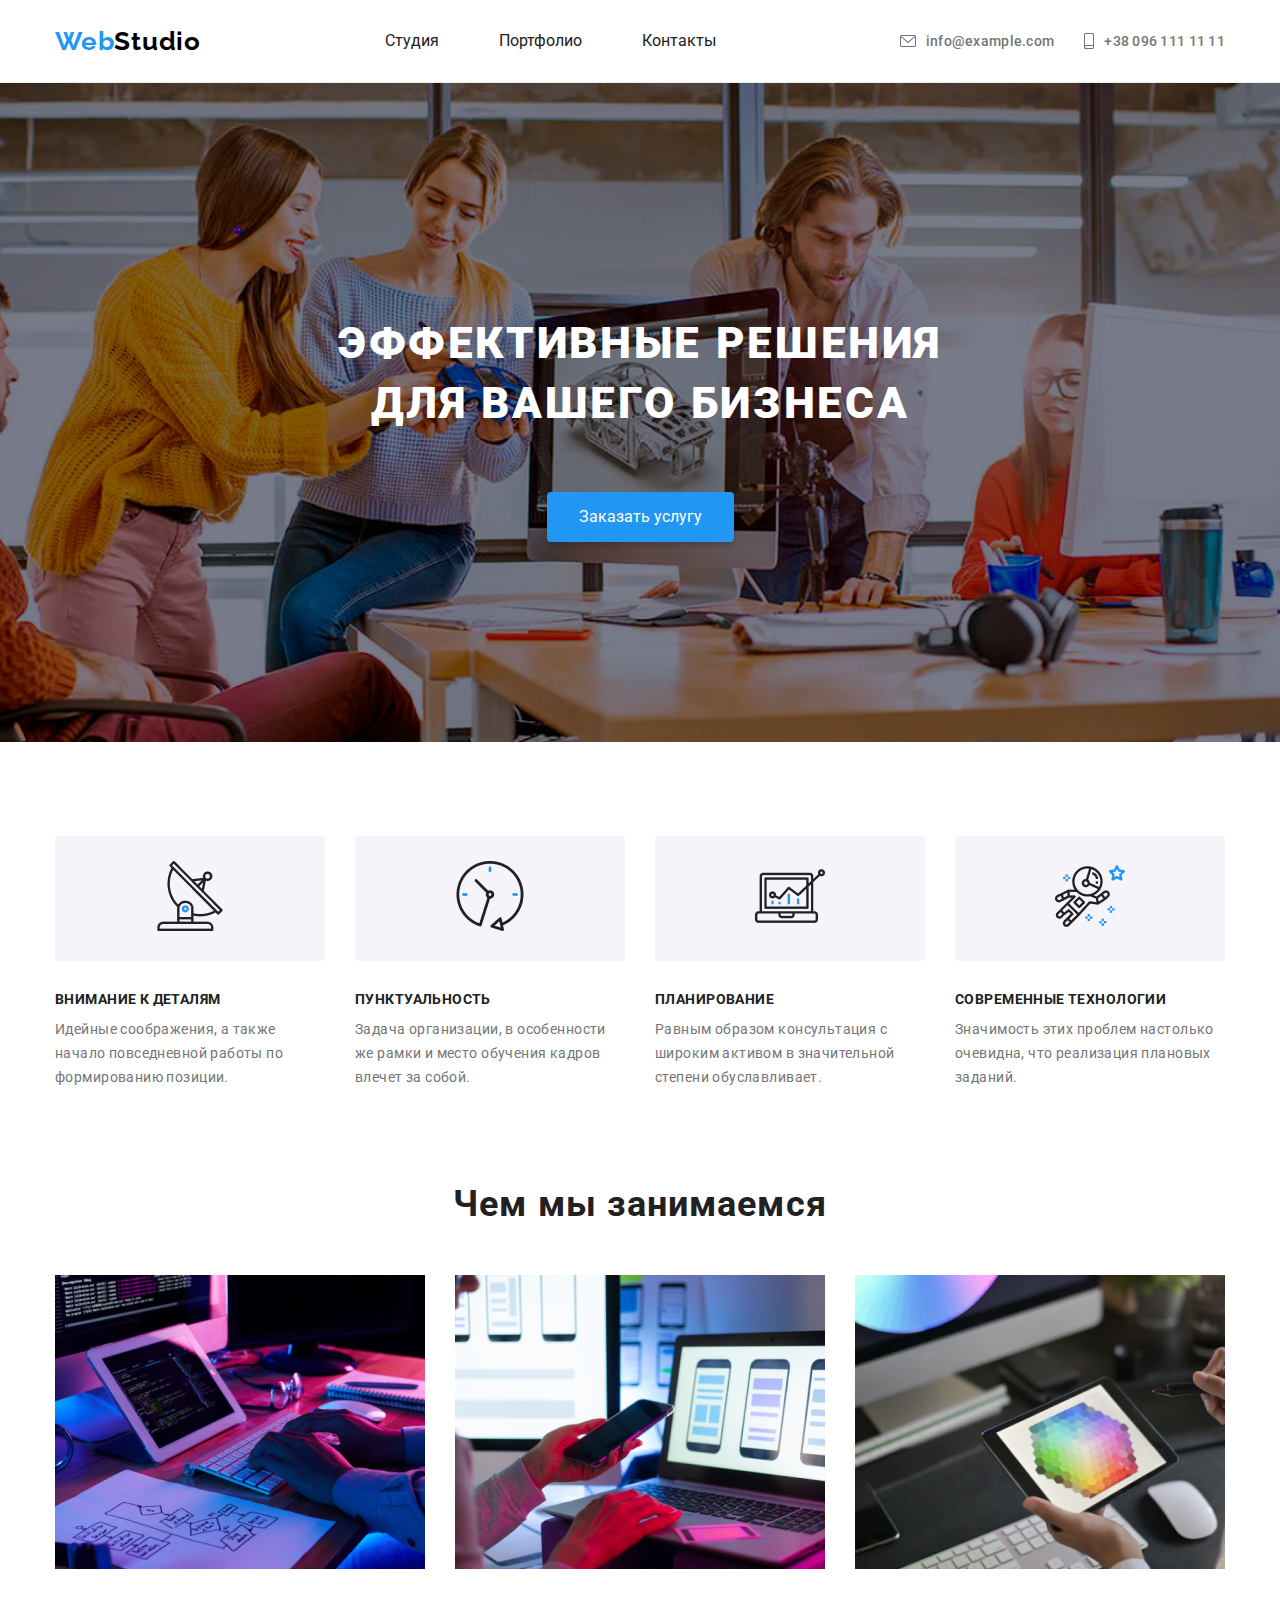
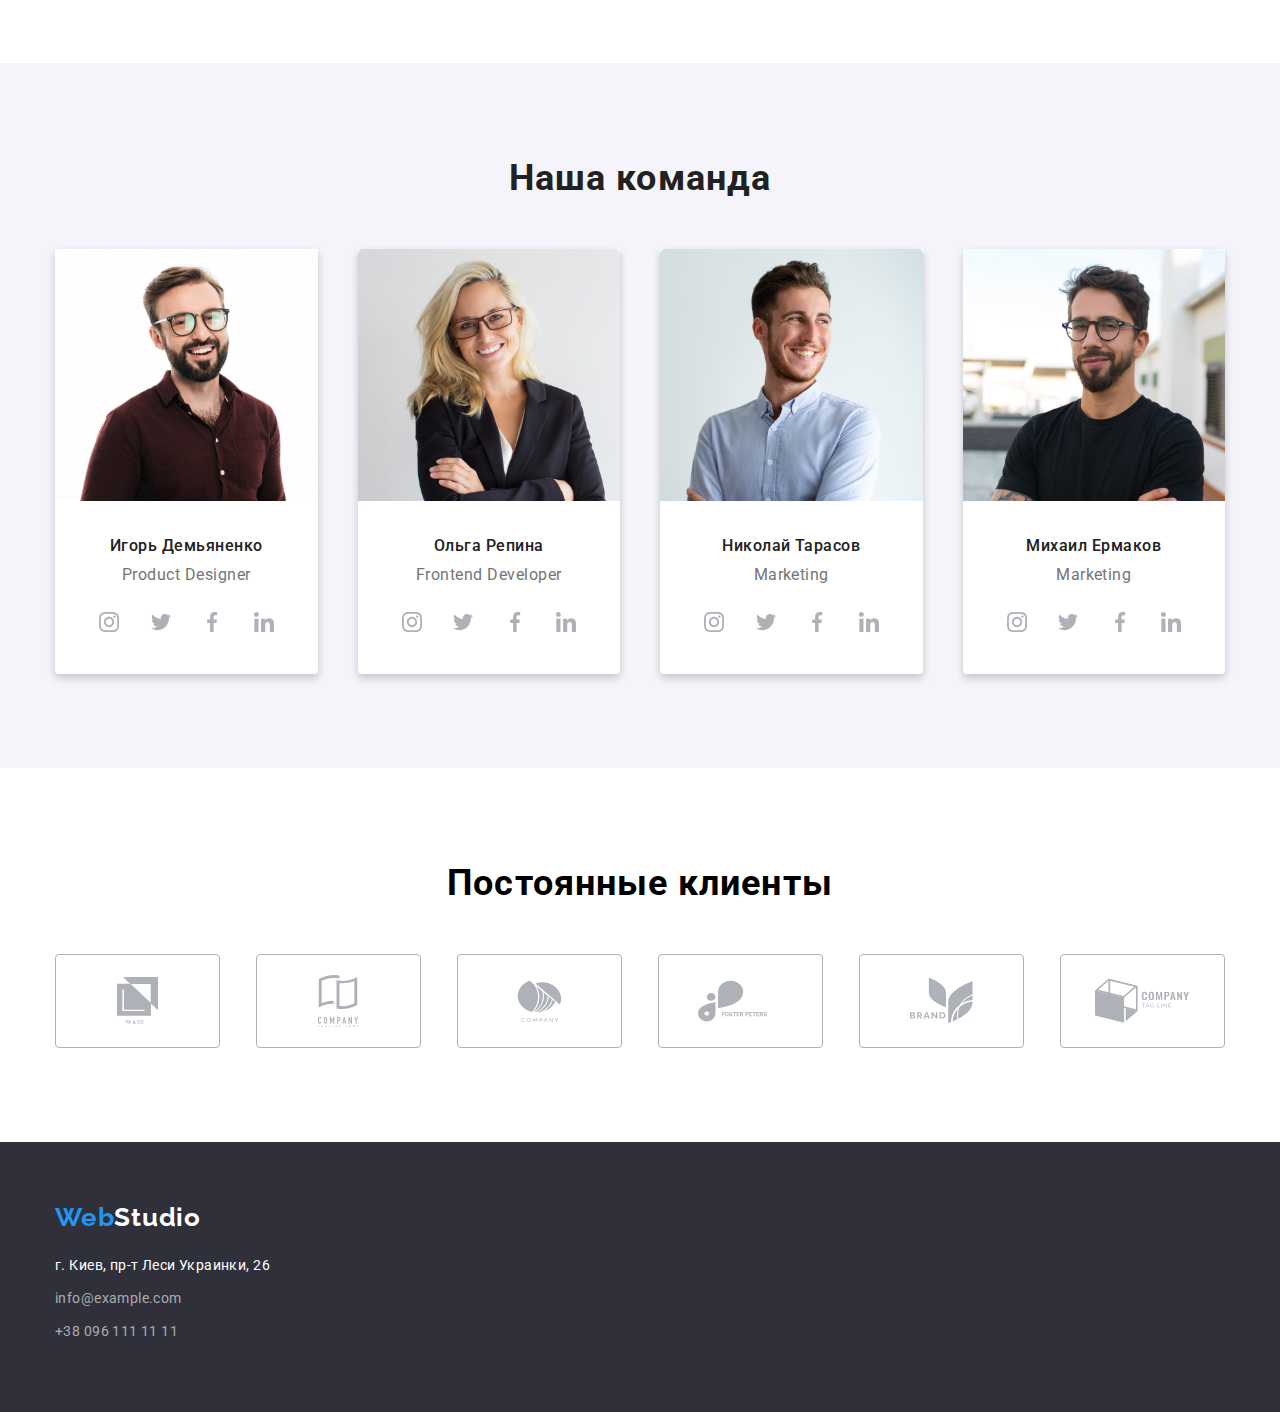
==== commit 207485e9: "Regular customers" ====
--- a/index.html
+++ b/index.html
@@ -19,6 +19,7 @@
     <link rel="stylesheet" href="css/style.css" />
   </head>
   <body>
+    <!-- Header -->
     <header class="header">
       <div class="container">
         <div class="header-wrapper">
@@ -34,7 +35,9 @@
                 <a href="#" class="nav__item_list-link">Студия</a>
               </li>
               <li class="nav__item_list">
-                <a href="#" class="nav__item_list-link">Портфолио</a>
+                <a href="./portfolio.html" class="nav__item_list-link"
+                  >Портфолио</a
+                >
               </li>
               <li class="nav__item_list">
                 <a href="#" class="nav__item_list-link">Контакты</a>
@@ -42,9 +45,43 @@
             </ul>
           </nav>
 
-          <div class="header-block">
-            <a href="mailto:info@example.com">info@example.com</a>
-            <a href="tel:+380961111111">+38 096 111 11 11</a>
+          <div class="header__block">
+            <a
+              class="header__block-link margin-right"
+              href="mailto:info@example.com"
+              ><svg
+                width="16"
+                height="16"
+                viewBox="0 0 16 12"
+                fill="none"
+                xmlns="http://www.w3.org/2000/svg"
+              >
+                <path
+                  d="M14.5 0H1.50001C0.672854 0 0 0.672853 0 1.50001V10.5C0 11.3271 0.672854 12 1.50001 12H14.5C15.3271 12 16 11.3271 16 10.5V1.50001C16 0.672853 15.3271 0 14.5 0V0ZM14.5 0.999994C14.5679 0.999994 14.6325 1.01409 14.6916 1.0387L8 6.83838L1.30833 1.0387C1.36742 1.01412 1.43204 0.999994 1.49998 0.999994H14.5ZM14.5 11H1.50001C1.22414 11 0.999996 10.7759 0.999996 10.5V2.09521L7.67236 7.87792C7.76661 7.95944 7.8833 7.99999 8 7.99999C8.1167 7.99999 8.23339 7.95948 8.32764 7.87792L15 2.09521V10.5C15 10.7759 14.7759 11 14.5 11V11Z"
+                  fill="#757575"
+                />
+              </svg>
+              <span class="header__block-text">info@example.com</span></a
+            >
+            <a class="header__block-link" href="tel:+380961111111"
+              ><svg
+                width="10"
+                height="16"
+                viewBox="0 0 10 16"
+                fill="none"
+                xmlns="http://www.w3.org/2000/svg"
+              >
+                <path
+                  d="M8.5 0H1.5C0.672848 0 0 0.672848 0 1.5V14.5C0 15.3272 0.672848 16 1.5 16H8.5C9.32715 16 10 15.3272 10 14.5V1.5C10 0.672848 9.32715 0 8.5 0ZM1.5 1H8.5C8.77588 1 9 1.22412 9 1.5V12H1V1.5C1 1.22412 1.22412 1 1.5 1ZM8.5 15H1.5C1.22412 15 1 14.7759 1 14.5V13H9V14.5C9 14.7759 8.77588 15 8.5 15Z"
+                  fill="#757575"
+                />
+                <path
+                  d="M2.35355 13.7389C2.54882 13.9213 2.54882 14.2169 2.35355 14.3992C2.15828 14.5816 1.84172 14.5816 1.64645 14.3992C1.45118 14.2169 1.45118 13.9213 1.64645 13.7389C1.84172 13.5566 2.15828 13.5566 2.35355 13.7389Z"
+                  fill="#757575"
+                />
+              </svg>
+              <span class="header__block-text">+38 096 111 11 11</span></a
+            >
           </div>
         </div>
       </div>
@@ -55,11 +92,13 @@
     <main>
       <section class="main">
         <div class="container">
-          <h1 class="main__text">
-            Эффективные решения<br />
-            для вашего бизнеса
-          </h1>
-          <button class="btn" type="button">Заказать услугу</button>
+          <div class="z_in">
+            <h1 class="main__text">
+              Эффективные решения<br />
+              для вашего бизнеса
+            </h1>
+            <button class="btn" type="button">Заказать услугу</button>
+          </div>
         </div>
       </section>
 
@@ -67,36 +106,48 @@
 
       <section class="info">
         <div class="container">
-          <ul class="info__list">
-            <li class="info__list-link">
+          <div class="info__list">
+            <div class="info__list-link">
+              <div class="info__list-img">
+                <img src="images/info/antenna 1.png" alt="" />
+              </div>
               <h3 class="info__list-link-intro">Внимание к деталям</h3>
               <p class="info__list-link-p">
                 Идейные соображения, а также начало повседневной работы по
                 формированию позиции.
               </p>
-            </li>
-            <li class="info__list-link">
+            </div>
+            <div class="info__list-link">
+              <div class="info__list-img">
+                <img src="images/info/clock 1.png" alt="" />
+              </div>
               <h3 class="info__list-link-intro">Пунктуальность</h3>
               <p class="info__list-link-p">
                 Задача организации, в особенности же рамки и место обучения
                 кадров влечет за собой.
               </p>
-            </li>
-            <li class="info__list-link">
+            </div>
+            <div class="info__list-link">
+              <div class="info__list-img">
+                <img src="images/info/diagram 1.png" alt="" />
+              </div>
               <h3 class="info__list-link-intro">Планирование</h3>
               <p class="info__list-link-p">
                 Равным образом консультация с широким активом в значительной
                 степени обуславливает.
               </p>
-            </li>
-            <li class="info__list-link">
+            </div>
+            <div class="info__list-link">
+              <div class="info__list-img">
+                <img src="images/info/astronaut 1.png" alt="" />
+              </div>
               <h3 class="info__list-link-intro">Современные технологии</h3>
               <p class="info__list-link-p">
                 Значимость этих проблем настолько очевидна, что реализация
                 плановых заданий.
               </p>
-            </li>
-          </ul>
+            </div>
+          </div>
         </div>
       </section>
 
@@ -600,6 +651,352 @@
                   </div>
                 </div>
               </div>
+            </div>
+          </div>
+        </div>
+      </section>
+
+      <!-- Regular customers -->
+
+      <section class="clients__wrapper">
+        <div class="container">
+          <h2 class="clients__wrapper-intro">Постоянные клиенты</h2>
+          <div class="clients__item">
+            <div class="clients__item-img">
+              <a class="clients__item-link" href="#"
+                ><svg
+                  width="41"
+                  height="47"
+                  viewBox="0 0 41 47"
+                  fill="none"
+                  xmlns="http://www.w3.org/2000/svg"
+                >
+                  <path
+                    fill-rule="evenodd"
+                    clip-rule="evenodd"
+                    d="M6 0L13.0078 6.63413L0 6.62646V38.8137H34V26.507L41 33.1338V0H6ZM33.6924 25.7283L13.8226 6.91796H33.6924V25.7283ZM27.5231 34.1055H5.38008V12.4579H6.9453V32.6397H27.5231V34.1055ZM10.6089 43.0991L9.79102 44.7837L8.97314 43.0991H8.28711L9.48096 45.3452V46.6538H10.1011V45.3452L11.2925 43.0991H10.6089ZM11.6367 46.6538L11.9248 45.8262H13.3018L13.5923 46.6538H14.2368L12.8916 43.0991H12.3374L10.9946 46.6538H11.6367ZM12.6133 43.8535L13.1284 45.3281H12.0981L12.6133 43.8535ZM15.8701 45.2427C15.7806 45.3794 15.7358 45.5299 15.7358 45.6943C15.7358 45.9938 15.8408 46.2371 16.0508 46.4243C16.2624 46.6099 16.5439 46.7026 16.8955 46.7026C17.2471 46.7026 17.5498 46.6074 17.8037 46.417L18.0039 46.6538H18.6924L18.1699 46.0361C18.375 45.7562 18.4775 45.3973 18.4775 44.9595H17.9624C17.9624 45.1987 17.9128 45.416 17.8135 45.6113L17.1274 44.8008L17.3691 44.625C17.54 44.5013 17.6629 44.3776 17.7378 44.2539C17.8127 44.1286 17.8501 43.9919 17.8501 43.8438C17.8501 43.6191 17.7671 43.4312 17.6011 43.2798C17.4367 43.1268 17.2251 43.0503 16.9663 43.0503C16.6798 43.0503 16.452 43.1317 16.2827 43.2944C16.1134 43.4556 16.0288 43.6753 16.0288 43.9536C16.0288 44.0675 16.0557 44.1855 16.1094 44.3076C16.1647 44.4297 16.2616 44.5778 16.3999 44.752C16.1362 44.9408 15.9596 45.1043 15.8701 45.2427ZM17.4741 46.0288C17.3 46.1623 17.1128 46.229 16.9126 46.229C16.7352 46.229 16.5936 46.1777 16.4878 46.0752C16.382 45.9727 16.3291 45.8392 16.3291 45.6748C16.3291 45.4844 16.4268 45.3151 16.6221 45.167L16.6978 45.1133L17.4741 46.0288ZM16.8369 44.4541C16.6693 44.2474 16.5854 44.0757 16.5854 43.939C16.5854 43.8201 16.6196 43.7217 16.688 43.6436C16.7563 43.5654 16.8483 43.5264 16.9639 43.5264C17.0713 43.5264 17.16 43.5597 17.23 43.6265C17.3 43.6916 17.335 43.7705 17.335 43.8633C17.335 44.0033 17.2845 44.118 17.1836 44.2075L17.1079 44.2686L16.8369 44.4541ZM22.623 46.3853C22.8672 46.172 23.0072 45.8758 23.043 45.4966H22.4277C22.3952 45.7505 22.3179 45.932 22.1958 46.041C22.0737 46.1501 21.8914 46.2046 21.6489 46.2046C21.3836 46.2046 21.1818 46.1037 21.0435 45.9019C20.9067 45.7 20.8384 45.4071 20.8384 45.0229V44.708C20.8416 44.3288 20.9149 44.0415 21.0581 43.8462C21.203 43.6493 21.4097 43.5508 21.6782 43.5508C21.9093 43.5508 22.0843 43.6077 22.2031 43.7217C22.3236 43.834 22.3984 44.0179 22.4277 44.2734H23.043C23.0039 43.8844 22.8647 43.5833 22.6255 43.3701C22.3862 43.1569 22.0705 43.0503 21.6782 43.0503C21.3869 43.0503 21.1297 43.1195 20.9067 43.2578C20.6854 43.3962 20.5153 43.5931 20.3965 43.8486C20.2777 44.1042 20.2183 44.3996 20.2183 44.7349V45.0669C20.2231 45.394 20.2842 45.6813 20.4014 45.9287C20.5186 46.1761 20.6846 46.3674 20.8994 46.5024C21.1159 46.6359 21.3657 46.7026 21.6489 46.7026C22.0542 46.7026 22.3789 46.5968 22.623 46.3853ZM26.2534 45.8872C26.3739 45.6235 26.4341 45.3175 26.4341 44.9692V44.7715C26.4325 44.4248 26.3706 44.1213 26.2485 43.8608C26.1265 43.5988 25.9531 43.3986 25.7285 43.2603C25.5055 43.1203 25.2492 43.0503 24.9595 43.0503C24.6698 43.0503 24.4126 43.1211 24.188 43.2627C23.965 43.4027 23.7917 43.6053 23.668 43.8706C23.5459 44.1359 23.4849 44.4419 23.4849 44.7886V44.9888C23.4865 45.3289 23.5483 45.6292 23.6704 45.8896C23.7941 46.1501 23.9683 46.3511 24.1929 46.4927C24.4191 46.6326 24.6763 46.7026 24.9644 46.7026C25.2557 46.7026 25.5129 46.6326 25.7358 46.4927C25.9604 46.3511 26.133 46.1493 26.2534 45.8872ZM25.5918 43.8779C25.7415 44.0879 25.8164 44.3898 25.8164 44.7837V44.9692C25.8164 45.3696 25.7423 45.674 25.5942 45.8823C25.4478 46.0907 25.2378 46.1948 24.9644 46.1948C24.6942 46.1948 24.4826 46.0882 24.3296 45.875C24.1782 45.6618 24.1025 45.3599 24.1025 44.9692V44.7642C24.1058 44.3817 24.1823 44.0863 24.332 43.8779C24.4834 43.668 24.6925 43.563 24.9595 43.563C25.2329 43.563 25.4437 43.668 25.5918 43.8779Z"
+                    fill="#AFB1B8"
+                  />
+                </svg>
+              </a>
+            </div>
+            <div class="clients__item-img">
+              <a class="clients__item-link" href="#"
+                ><svg
+                  width="40"
+                  height="52"
+                  viewBox="0 0 40 52"
+                  fill="none"
+                  xmlns="http://www.w3.org/2000/svg"
+                >
+                  <path
+                    fill-rule="evenodd"
+                    clip-rule="evenodd"
+                    d="M17.1136 2.93452H16.977C16.7671 2.92181 16.5571 2.91672 16.3471 2.91163H16.3471H16.3269H15.8918C15.4946 2.91163 15.0898 2.92181 14.6876 2.94215C14.6573 2.93994 14.6269 2.93994 14.5966 2.94215C10.9522 3.14863 7.38171 4.05951 4.08049 5.62492L3.6479 5.83344V27.9746L4.65979 27.6313C5.54773 27.3261 6.49384 27.0515 7.47285 26.7972C10.1193 26.1178 12.8367 25.7567 15.568 25.7216V28.6306C15.2062 28.6332 14.8546 28.6434 14.503 28.6612H14.4195C12.3175 28.7765 10.2317 29.0967 8.19129 29.6173C5.60716 30.2643 3.11433 31.2357 0.771606 32.5086V4.11189C3.20469 2.69275 5.82533 1.62687 8.55557 0.945963C10.9527 0.327052 13.4169 0.00930695 15.8918 0H16.3193C16.8303 0.0127146 17.3287 0.0356008 17.7967 0.0712015C19.0297 0.157776 20.2528 0.352628 21.4521 0.653528V3.51685C20.2874 3.24551 19.1032 3.06695 17.9105 2.98284C17.8863 2.98079 17.8621 2.97872 17.8379 2.97666C17.5911 2.95561 17.344 2.93452 17.1136 2.93452ZM22.1528 5.86138C22.7877 5.9097 23.4455 5.93259 24.1108 5.93259C26.7125 5.92307 29.3031 5.59083 31.8239 4.94339C34.4068 4.29396 36.8986 3.32178 39.2411 2.04956V29.9402C36.8067 31.3585 34.1853 32.4243 31.4546 33.1061C29.0571 33.7227 26.5931 34.0395 24.1184 34.0496C22.2433 34.0647 20.3737 33.8443 18.553 33.3935V5.32229C18.983 5.42146 19.4257 5.51301 19.876 5.58929C20.6147 5.7139 21.3939 5.80544 22.1528 5.86138ZM36.3471 6.07753L35.3352 6.41828C34.4042 6.73106 33.4657 7.01078 32.5221 7.25998C29.7749 7.96596 26.9514 8.3281 24.1158 8.33818C23.4556 8.33818 22.8485 8.32038 22.2616 8.28224L21.4546 8.22883V28.3178V31.0057L22.1477 31.0667C22.7903 31.1227 23.4531 31.1506 24.1209 31.1506C26.3544 31.1412 28.5781 30.8533 30.7412 30.2937C32.5223 29.8469 34.2552 29.2243 35.9145 28.4348L36.3471 28.2263V6.07753Z"
+                    fill="#AFB1B8"
+                  />
+                  <path
+                    d="M2.73713 42.2124C2.59166 42.0615 2.41629 41.943 2.22236 41.8646C2.02844 41.7862 1.82029 41.7496 1.61141 41.7572C1.38879 41.7542 1.16781 41.7957 0.961267 41.8793C0.771901 41.9547 0.599767 42.068 0.455322 42.2124C0.312451 42.3572 0.201292 42.5304 0.128988 42.721C0.0496792 42.9207 0.0101425 43.1341 0.0126205 43.3491V47.1431C0.00357283 47.4104 0.0545882 47.6764 0.161874 47.9212C0.251433 48.1156 0.380725 48.2889 0.541333 48.4298C0.692953 48.5575 0.870978 48.6495 1.06246 48.6994C1.24694 48.7512 1.43755 48.7777 1.62911 48.7782C1.84041 48.7803 2.04953 48.7351 2.24131 48.646C2.43095 48.563 2.60277 48.4438 2.74725 48.295C2.88814 48.1476 3.00052 47.9752 3.07865 47.7864C3.15973 47.5951 3.20105 47.3892 3.20007 47.1812V46.7566H2.20842V47.0948C2.21137 47.2103 2.1916 47.3252 2.15024 47.433C2.11794 47.5137 2.06877 47.5866 2.00604 47.6466C1.94461 47.6962 1.87416 47.7334 1.79861 47.7559C1.73164 47.7782 1.6617 47.7902 1.59117 47.7915C1.50263 47.8018 1.41296 47.7885 1.33122 47.7527C1.24948 47.717 1.17858 47.6602 1.1257 47.5881C1.03222 47.4356 0.986395 47.2585 0.994154 47.0795V43.5423C0.988002 43.3462 1.02969 43.1515 1.11558 42.9753C1.16706 42.8952 1.2399 42.8313 1.32578 42.7908C1.41166 42.7503 1.50713 42.7349 1.60129 42.7464C1.68676 42.7434 1.7717 42.7612 1.8488 42.7984C1.92591 42.8356 1.99289 42.8911 2.04399 42.96C2.15496 43.1057 2.21298 43.2852 2.20842 43.4686V43.7966H3.18995V43.4101C3.19195 43.1831 3.15073 42.9578 3.06853 42.7464C2.99527 42.5476 2.88251 42.3659 2.73713 42.2124Z"
+                    fill="#AFB1B8"
+                  />
+                  <path
+                    d="M8.62892 42.1691C8.31271 41.9021 7.91362 41.7546 7.50066 41.7521C7.29868 41.7529 7.09838 41.7891 6.9087 41.8589C6.71613 41.9279 6.53841 42.0332 6.38505 42.1691C6.22076 42.3168 6.08968 42.498 6.00053 42.7006C5.90063 42.9323 5.85146 43.183 5.85634 43.4355V47.0744C5.8495 47.3304 5.89873 47.5847 6.00053 47.8195C6.09028 48.0151 6.22152 48.1887 6.38505 48.328C6.53665 48.4688 6.71468 48.5777 6.9087 48.6485C7.09838 48.7183 7.29868 48.7544 7.50066 48.7553C7.70269 48.7549 7.90307 48.7187 8.09262 48.6485C8.28995 48.5767 8.47195 48.468 8.62892 48.328C8.7871 48.1861 8.91454 48.013 9.00332 47.8195C9.10512 47.5847 9.15435 47.3304 9.14751 47.0744V43.4355C9.15239 43.183 9.10322 42.9323 9.00332 42.7006C8.91505 42.5001 8.78775 42.3194 8.62892 42.1691ZM8.16598 47.0744C8.17434 47.1714 8.16095 47.269 8.1268 47.3601C8.09265 47.4512 8.03861 47.5334 7.96866 47.6008C7.83768 47.7106 7.67251 47.7708 7.50193 47.7708C7.33135 47.7708 7.16617 47.7106 7.03519 47.6008C6.96524 47.5334 6.9112 47.4512 6.87705 47.3601C6.8429 47.269 6.82952 47.1714 6.83787 47.0744V43.4355C6.82952 43.3385 6.8429 43.2409 6.87705 43.1498C6.9112 43.0587 6.96524 42.9764 7.03519 42.9091C7.16617 42.7993 7.33135 42.7391 7.50193 42.7391C7.67251 42.7391 7.83768 42.7993 7.96866 42.9091C8.03861 42.9764 8.09265 43.0587 8.1268 43.1498C8.16095 43.2409 8.17434 43.3385 8.16598 43.4355V47.0744Z"
+                    fill="#AFB1B8"
+                  />
+                  <path
+                    d="M16.3673 48.6994V41.8107H15.4136L14.1614 45.4572H14.1437L12.8813 41.8107H11.9377V48.6994H12.9218V44.5087H12.9395L13.9033 47.4712H14.3941L15.3655 44.5087H15.3832V48.6994H16.3673Z"
+                    fill="#AFB1B8"
+                  />
+                  <path
+                    d="M21.9581 42.2937C21.8065 42.1237 21.6153 41.9943 21.4015 41.9173C21.1712 41.8424 20.9302 41.8063 20.6881 41.8105H19.226V48.6993H20.2075V46.0089H20.7134C21.0197 46.0228 21.3244 45.958 21.5988 45.8207C21.822 45.6968 22.0081 45.515 22.1377 45.2943C22.2512 45.1111 22.3277 44.9071 22.3628 44.6942C22.4014 44.435 22.4192 44.173 22.4159 43.911C22.4255 43.5802 22.3932 43.2495 22.3198 42.9269C22.2543 42.6885 22.1299 42.4706 21.9581 42.2937ZM21.4521 44.3941C21.4479 44.5188 21.4168 44.6412 21.361 44.7527C21.3049 44.8586 21.2162 44.9434 21.1081 44.9942C20.9627 45.0593 20.8041 45.0889 20.6451 45.0807H20.1974V42.7387H20.7033C20.8557 42.7312 21.0075 42.7609 21.146 42.8251C21.2475 42.8834 21.3281 42.9724 21.3762 43.0794C21.4299 43.2004 21.4591 43.331 21.4622 43.4634C21.4622 43.6084 21.4622 43.7609 21.4622 43.9211C21.4622 44.0813 21.4723 44.2466 21.4622 44.3941H21.4521Z"
+                    fill="#AFB1B8"
+                  />
+                  <path
+                    d="M26.6077 41.8107H25.8032L24.2854 48.6994H25.2669L25.5553 47.2194H26.8935L27.1819 48.6994H28.1635L26.6077 41.8107ZM25.702 46.2811L26.1852 43.784H26.2029L26.6836 46.2811H25.702Z"
+                    fill="#AFB1B8"
+                  />
+                  <path
+                    d="M32.9497 45.9607H32.932L31.4496 41.8107H30.506V48.6994H31.4875V44.557H31.5078L33.0079 48.6994H33.9312V41.8107H32.9497V45.9607Z"
+                    fill="#AFB1B8"
+                  />
+                  <path
+                    d="M38.9476 41.8107L38.1583 44.5494H38.1381L37.3488 41.8107H36.3091L37.6574 45.7878V48.6994H38.639V45.7878L39.9873 41.8107H38.9476Z"
+                    fill="#AFB1B8"
+                  />
+                  <path
+                    d="M0 50.6445H0.473058V51.9719H0.794333V50.6445H1.26486V50.3724H0V50.6445Z"
+                    fill="#AFB1B8"
+                  />
+                  <path
+                    d="M3.97672 50.3724L3.35693 51.9719H3.69845L3.82999 51.6083H4.46748L4.60409 51.9719H4.95319L4.31823 50.3724H3.97672ZM3.92612 51.3387L4.14368 50.7462L4.36123 51.3387H3.92612Z"
+                    fill="#AFB1B8"
+                  />
+                  <path
+                    d="M7.90793 51.3821H8.27727V51.5881C8.16941 51.6746 8.03576 51.722 7.89781 51.7229C7.8333 51.7265 7.76886 51.7145 7.70988 51.688C7.65091 51.6614 7.59911 51.6211 7.55883 51.5703C7.47402 51.4485 7.43217 51.3017 7.43993 51.1533C7.43993 50.7973 7.59424 50.6193 7.90034 50.6193C7.98091 50.6112 8.06168 50.6325 8.12804 50.6791C8.19439 50.7257 8.24194 50.7947 8.26209 50.8735L8.57831 50.8125C8.51001 50.4997 8.28486 50.3421 7.90034 50.3421C7.69468 50.3366 7.4947 50.4103 7.34127 50.5481C7.26069 50.6276 7.19834 50.7239 7.15858 50.8302C7.11882 50.9365 7.10261 51.0502 7.11107 51.1634C7.10175 51.3823 7.17493 51.5966 7.31598 51.7636C7.39434 51.8444 7.4892 51.9071 7.59401 51.9475C7.69883 51.9879 7.8111 52.0049 7.92311 51.9975C8.17338 52.0045 8.41652 51.9133 8.60108 51.7432V51.1126H7.90793V51.3821Z"
+                    fill="#AFB1B8"
+                  />
+                  <path
+                    d="M11.9226 50.3724H11.5988V51.9719H12.7194V51.6998H11.9226V50.3724Z"
+                    fill="#AFB1B8"
+                  />
+                  <path
+                    d="M15.3175 50.3724H14.9937V51.9719H15.3175V50.3724Z"
+                    fill="#AFB1B8"
+                  />
+                  <path
+                    d="M18.6365 51.4405L17.9813 50.3724H17.6676V51.9719H17.9686V50.9268L18.6112 51.9719H18.9325V50.3724H18.6365V51.4405Z"
+                    fill="#AFB1B8"
+                  />
+                  <path
+                    d="M21.6368 51.2675H22.4337V50.9954H21.6368V50.6445H22.4944V50.3724H21.313V51.9719H22.5273V51.6998H21.6368V51.2675Z"
+                    fill="#AFB1B8"
+                  />
+                  <path
+                    d="M28.9122 51.0031H28.2823V50.3724H27.9611V51.9719H28.2823V51.2726H28.9122V51.9719H29.2335V50.3724H28.9122V51.0031Z"
+                    fill="#AFB1B8"
+                  />
+                  <path
+                    d="M31.9302 51.2675H32.7296V50.9954H31.9302V50.6445H32.7903V50.3724H31.6089V51.9719H32.8206V51.6998H31.9302V51.2675Z"
+                    fill="#AFB1B8"
+                  />
+                  <path
+                    d="M36.0233 51.2676C36.3015 51.2244 36.4432 51.0769 36.4432 50.8226C36.4513 50.7546 36.441 50.6856 36.4134 50.623C36.3858 50.5603 36.3419 50.5063 36.2863 50.4666C36.1415 50.3938 35.9799 50.3614 35.8183 50.3725H35.1404V51.972H35.4617V51.3032H35.5249C35.5934 51.299 35.6619 51.3112 35.7247 51.3388C35.7717 51.3678 35.8108 51.4079 35.8386 51.4558L36.1877 51.9644H36.5722L36.3774 51.6516C36.2913 51.4972 36.1699 51.3656 36.0233 51.2676ZM35.6994 51.0464H35.4617V50.6446H35.7146C35.8248 50.6357 35.9357 50.6486 36.041 50.6827C36.0644 50.7034 36.0828 50.7291 36.095 50.7579C36.1072 50.7867 36.1127 50.8179 36.1113 50.8492C36.1098 50.8804 36.1014 50.911 36.0866 50.9385C36.0718 50.966 36.051 50.9899 36.0258 51.0082C35.9202 51.0406 35.8096 51.0535 35.6994 51.0464Z"
+                    fill="#AFB1B8"
+                  />
+                  <path
+                    d="M39.1096 51.2675H39.9064V50.9954H39.1096V50.6445H39.9697V50.3724H38.7858V51.9719H40V51.6998H39.1096V51.2675Z"
+                    fill="#AFB1B8"
+                  />
+                </svg>
+              </a>
+            </div>
+            <div class="clients__item-img">
+              <a class="clients__item-link" href="#"
+                ><svg
+                  width="45"
+                  height="42"
+                  viewBox="0 0 45 42"
+                  fill="none"
+                  xmlns="http://www.w3.org/2000/svg"
+                >
+                  <path
+                    d="M7.40622 41.1014C7.42213 41.1018 7.4378 41.1049 7.45231 41.1106C7.46683 41.1163 7.47989 41.1245 7.49074 41.1346L7.70885 41.3431C7.53955 41.5118 7.33029 41.6468 7.0954 41.7388C6.82033 41.8391 6.52388 41.8875 6.22565 41.8809C5.94542 41.8859 5.66699 41.8408 5.40771 41.7482C5.17383 41.6632 4.9637 41.5356 4.79153 41.3739C4.61582 41.2062 4.48048 41.0096 4.39347 40.7958C4.29818 40.5574 4.25113 40.3065 4.25442 40.0542C4.25055 39.8003 4.30141 39.548 4.40437 39.3103C4.49962 39.0951 4.64329 38.8986 4.82698 38.7322C5.01315 38.5691 5.23586 38.4408 5.48133 38.3555C5.74986 38.265 6.03582 38.22 6.32381 38.2228C6.59132 38.2172 6.85741 38.2582 7.1063 38.3436C7.32224 38.425 7.52052 38.538 7.6925 38.6777L7.50982 38.9004C7.4972 38.9161 7.48152 38.9297 7.46347 38.9407C7.44192 38.9535 7.41587 38.9594 7.38986 38.9573C7.36156 38.9556 7.33428 38.9474 7.31079 38.9336L7.21264 38.8743L7.07631 38.7985C7.01746 38.7704 6.95643 38.7458 6.89364 38.7251C6.81277 38.6999 6.72983 38.6801 6.64553 38.6659C6.53854 38.6487 6.42986 38.6408 6.32108 38.6422C6.1137 38.6399 5.9079 38.6737 5.7158 38.7417C5.53666 38.8046 5.37495 38.8999 5.2414 39.0212C5.10545 39.1503 5.00068 39.3018 4.93331 39.4667C4.85652 39.6553 4.81868 39.8542 4.82152 40.0542C4.81825 40.2574 4.85609 40.4595 4.93331 40.6513C4.99984 40.8147 5.10266 40.9653 5.23595 41.0943C5.36082 41.2146 5.51561 41.3086 5.68854 41.3692C5.86651 41.4333 6.05754 41.4655 6.25019 41.4639C6.36148 41.4654 6.47272 41.4591 6.58282 41.445C6.76261 41.4259 6.93507 41.3716 7.08722 41.2862C7.16353 41.2425 7.23557 41.1934 7.30261 41.1393C7.33064 41.1161 7.3675 41.1026 7.40622 41.1014Z"
+                    fill="#AFB1B8"
+                  />
+                  <path
+                    d="M13.7043 40.0538C13.7077 40.3052 13.6578 40.5549 13.5571 40.7906C13.4682 41.0043 13.3283 41.1993 13.1464 41.3626C12.9645 41.526 12.7449 41.654 12.502 41.7382C11.9682 41.9151 11.3781 41.9151 10.8443 41.7382C10.6029 41.6527 10.3847 41.5244 10.2036 41.3615C10.0218 41.1952 9.88083 40.9986 9.78915 40.7835C9.59274 40.3063 9.59274 39.7847 9.78915 39.3076C9.88216 39.0923 10.023 38.8951 10.2036 38.7271C10.3862 38.5694 10.6043 38.446 10.8443 38.3647C11.3774 38.1846 11.9688 38.1846 12.502 38.3647C12.7442 38.4502 12.9633 38.5784 13.1454 38.7414C13.3249 38.906 13.4648 39.1001 13.5571 39.3123C13.6581 39.5495 13.708 39.8009 13.7043 40.0538ZM13.1318 40.0538C13.1361 39.8527 13.101 39.6525 13.0282 39.4615C12.9671 39.298 12.8677 39.1472 12.7364 39.0185C12.6086 38.8968 12.4512 38.8013 12.2757 38.739C11.8878 38.6095 11.4584 38.6095 11.0706 38.739C10.895 38.8013 10.7376 38.8968 10.6098 39.0185C10.4767 39.1464 10.3763 39.2974 10.3154 39.4615C10.1766 39.8472 10.1766 40.2604 10.3154 40.6461C10.3769 40.81 10.4772 40.9609 10.6098 41.0891C10.7378 41.2101 10.8952 41.3048 11.0706 41.3663C11.4591 41.4925 11.8871 41.4925 12.2757 41.3663C12.451 41.3048 12.6084 41.2101 12.7364 41.0891C12.8672 40.9601 12.9664 40.8094 13.0282 40.6461C13.1013 40.4552 13.1364 40.2549 13.1318 40.0538Z"
+                    fill="#AFB1B8"
+                  />
+                  <path
+                    d="M18.0013 40.6747L18.0585 40.8074C18.0803 40.76 18.0994 40.7173 18.1212 40.6747C18.142 40.6302 18.1657 40.5867 18.1921 40.5444L19.5853 38.3438C19.6126 38.3059 19.6371 38.2823 19.6644 38.2751C19.7015 38.2653 19.7402 38.2613 19.7789 38.2633H20.1906V41.8425H19.7026V39.2108C19.7026 39.1776 19.7026 39.1397 19.7026 39.0995C19.6999 39.0585 19.6999 39.0173 19.7026 38.9763L18.3012 41.2077C18.2834 41.2411 18.2549 41.2694 18.2191 41.2891C18.1833 41.3089 18.1418 41.3192 18.0994 41.319H18.0203C17.9779 41.3195 17.9362 41.3093 17.9003 41.2895C17.8645 41.2697 17.8361 41.2413 17.8186 41.2077L16.3763 38.9621C16.3763 39.0047 16.3763 39.0474 16.3763 39.09C16.3763 39.1326 16.3763 39.1705 16.3763 39.2037V41.8354H15.9046V38.2633H16.3163C16.355 38.2613 16.3937 38.2653 16.4308 38.2751C16.4646 38.2897 16.4916 38.314 16.5072 38.3438L17.9304 40.5468C17.9583 40.5875 17.9821 40.6303 18.0013 40.6747Z"
+                    fill="#AFB1B8"
+                  />
+                  <path
+                    d="M23.2443 40.4969V41.8376H22.699V38.2632H23.915C24.1445 38.2594 24.3734 38.2857 24.5939 38.3413C24.7704 38.3848 24.934 38.4607 25.0737 38.564C25.1948 38.6608 25.2882 38.7808 25.3464 38.9146C25.4107 39.0604 25.4422 39.2156 25.4391 39.3717C25.4415 39.5285 25.4072 39.684 25.3382 39.8289C25.2726 39.966 25.1719 40.0884 25.0437 40.1866C24.9038 40.2941 24.7394 40.3749 24.5612 40.4234C24.3489 40.4824 24.1269 40.5104 23.9041 40.5063L23.2443 40.4969ZM23.2443 40.1131H23.9041C24.0474 40.1148 24.1901 40.0964 24.3267 40.0587C24.4394 40.0257 24.5432 39.9733 24.632 39.9047C24.714 39.8391 24.7774 39.7581 24.8174 39.6678C24.8621 39.5723 24.8843 39.4701 24.8829 39.367C24.8892 39.2676 24.8706 39.1683 24.8282 39.0758C24.7858 38.9834 24.7207 38.9 24.6375 38.8317C24.4292 38.6904 24.1676 38.6219 23.9041 38.6398H23.2443V40.1131Z"
+                    fill="#AFB1B8"
+                  />
+                  <path
+                    d="M30.573 41.8424H30.1422C30.099 41.8438 30.0566 41.8321 30.0223 41.8092C29.9913 41.7869 29.967 41.7585 29.9514 41.7263L29.5806 40.8616H27.7184L27.334 41.7263C27.3198 41.7579 27.2963 41.7857 27.2658 41.8069C27.2312 41.8311 27.1876 41.8437 27.1431 41.8424H26.7123L28.3482 38.2628H28.9153L30.573 41.8424ZM27.8738 40.5134H29.4115L28.7626 39.0564C28.713 38.9468 28.6721 38.8344 28.64 38.72L28.5772 38.9072C28.5582 38.964 28.5363 39.0162 28.5173 39.0588L27.8738 40.5134Z"
+                    fill="#AFB1B8"
+                  />
+                  <path
+                    d="M32.9287 38.2795C32.9613 38.295 32.9893 38.3169 33.0105 38.3434L35.3962 41.0417C35.3962 40.9991 35.3962 40.9564 35.3962 40.9161C35.3962 40.8759 35.3962 40.8356 35.3962 40.7977V38.2629H35.8842V41.8424H35.6116C35.5728 41.8434 35.5344 41.8361 35.4998 41.8211C35.4661 41.804 35.4365 41.7815 35.4125 41.7548L33.0296 39.0589C33.0322 39.0999 33.0322 39.141 33.0296 39.1821C33.0296 39.2223 33.0296 39.2579 33.0296 39.291V41.8424H32.5416V38.2629H32.8306C32.8643 38.2621 32.8978 38.2677 32.9287 38.2795Z"
+                    fill="#AFB1B8"
+                  />
+                  <path
+                    d="M39.903 40.4188V41.8402H39.3577V40.4188L37.85 38.2631H38.338C38.3801 38.2609 38.4216 38.2718 38.4553 38.2938C38.4849 38.3168 38.5098 38.3441 38.5289 38.3744L39.4722 39.765C39.5104 39.8242 39.5431 39.8787 39.5704 39.9308C39.5977 39.9829 39.6195 40.0327 39.6386 40.0824L39.7094 39.9284C39.7359 39.8721 39.7669 39.8175 39.8021 39.765L40.7319 38.3649C40.7514 38.337 40.7753 38.3115 40.8028 38.2891C40.8351 38.2646 40.8771 38.2518 40.92 38.2536H41.4135L39.903 40.4188Z"
+                    fill="#AFB1B8"
+                  />
+                  <path
+                    d="M17.7313 32.2561C17.9685 32.2822 18.2085 32.3035 18.4511 32.3225C22.13 30.8926 25.2421 28.5523 27.3986 25.5942C29.5551 22.636 30.6602 19.1912 30.5758 15.6904L26.5215 12.1678C27.3458 15.8951 26.9602 19.7482 25.4078 23.2959C23.8554 26.8437 21.1975 29.9461 17.7313 32.2561Z"
+                    fill="#AFB1B8"
+                  />
+                  <path
+                    d="M16.2836 32.0923L16.3927 32.1112C20.0966 29.8094 22.9205 26.5951 24.4992 22.8839C26.0779 19.1727 26.3388 15.1353 25.2483 11.2939L19.4736 6.27673C21.8093 10.4008 22.7495 15.0162 22.1847 19.5862C21.62 24.1562 19.5737 28.493 16.2836 32.0923Z"
+                    fill="#AFB1B8"
+                  />
+                  <path
+                    d="M35.8679 19.8265C34.8868 23.6731 32.504 27.1423 29.0735 29.7189C28.0716 30.4755 26.9909 31.1496 25.8453 31.7324C28.6388 31.019 31.2064 29.7578 33.3502 28.046C35.4939 26.3341 37.1566 24.2174 38.2099 21.859L35.8679 19.8265Z"
+                    fill="#AFB1B8"
+                  />
+                  <path
+                    d="M34.949 19.2601L31.6146 16.3629C31.5508 19.666 30.47 22.894 28.4845 25.7114C26.499 28.5287 23.6813 30.8327 20.3242 32.3837H20.3406C21.0887 32.3835 21.8362 32.3447 22.579 32.2676C25.7164 31.155 28.488 29.3849 30.6464 27.1152C32.8049 24.8455 34.283 22.1469 34.949 19.2601Z"
+                    fill="#AFB1B8"
+                  />
+                  <path
+                    d="M16.7662 4.16091L12.7883 0.699951C9.23216 1.89391 6.17374 3.99283 4.01331 6.72203C1.85288 9.45122 0.691089 12.6835 0.679993 15.9959H0.679993C0.693321 19.656 2.1112 23.2077 4.70923 26.0888C7.30725 28.9699 10.937 31.016 15.024 31.903C18.6724 28.041 20.8085 23.2687 21.1218 18.2798C21.4351 13.2908 19.9094 8.34495 16.7662 4.16091Z"
+                    fill="#AFB1B8"
+                  />
+                  <path
+                    d="M44.14 18.7273C44.1256 14.3848 42.1338 10.2238 38.5996 7.15318C35.0655 4.08257 30.2763 2.35199 25.2783 2.33949C22.9687 2.33741 20.6788 2.70769 18.5248 3.43153L42.8804 24.5926C43.7143 22.7221 44.1414 20.7333 44.14 18.7273Z"
+                    fill="#AFB1B8"
+                  />
+                </svg>
+              </a>
+            </div>
+            <div class="clients__item-img">
+              <a class="clients__item-link" href="#"
+                ><svg
+                  width="85"
+                  height="42"
+                  viewBox="0 0 85 42"
+                  fill="none"
+                  xmlns="http://www.w3.org/2000/svg"
+                >
+                  <path
+                    d="M13.1462 13.1028H13.1433C10.7453 13.1028 8.80127 14.8304 8.80127 16.9615V16.964C8.80127 19.0951 10.7453 20.8227 13.1433 20.8227H13.1462C15.5442 20.8227 17.4882 19.0951 17.4882 16.964V16.9615C17.4882 14.8304 15.5442 13.1028 13.1462 13.1028Z"
+                    fill="#AFB1B8"
+                  />
+                  <path
+                    d="M45.195 11.8693C45.1882 8.90929 43.8623 6.07223 41.5074 3.97895C39.1525 1.88568 35.9604 0.706672 32.6297 0.699951V0.699951C29.298 0.705328 26.1045 1.88374 23.7484 3.97716C21.3922 6.07058 20.0655 8.90841 20.0587 11.8693V28.1921C20.0587 28.1921 45.1922 25.7044 45.195 11.8718V11.8693Z"
+                    fill="#AFB1B8"
+                  />
+                  <path
+                    d="M0 33.5495C0.00604098 35.6091 0.929149 37.5828 2.56761 39.0394C4.20607 40.496 6.42668 41.317 8.74418 41.3231C11.0612 41.317 13.2814 40.4963 14.9197 39.0403C16.5581 37.5843 17.4816 35.6112 17.4884 33.552V22.1943C17.4884 22.1943 0 23.9266 0 33.5495ZM8.74418 35.5844C8.2913 35.5844 7.84859 35.4651 7.47203 35.2415C7.09548 35.0179 6.80199 34.7001 6.62868 34.3282C6.45537 33.9564 6.41002 33.5472 6.49838 33.1525C6.58673 32.7577 6.80481 32.3951 7.12505 32.1105C7.44528 31.8259 7.85328 31.6321 8.29746 31.5536C8.74164 31.4751 9.20204 31.5154 9.62045 31.6694C10.0389 31.8234 10.3965 32.0843 10.6481 32.4189C10.8997 32.7535 11.034 33.147 11.034 33.5495C11.0351 33.8173 10.9767 34.0828 10.8622 34.3306C10.7476 34.5783 10.5791 34.8036 10.3664 34.9933C10.1536 35.1831 9.90081 35.3337 9.62244 35.4364C9.34406 35.5392 9.04561 35.5921 8.74418 35.5921V35.5844Z"
+                    fill="#AFB1B8"
+                  />
+                  <path
+                    d="M26.4177 34.4637H24.7302V36.2069H23.8513V31.9413H26.6286V32.6532H24.7302V33.7548H26.4177V34.4637ZM30.6423 34.1708C30.6423 34.5907 30.5681 34.9589 30.4196 35.2753C30.2712 35.5917 30.0583 35.8358 29.7809 36.0077C29.5056 36.1796 29.1891 36.2655 28.8317 36.2655C28.4782 36.2655 28.1628 36.1805 27.8854 36.0106C27.6081 35.8407 27.3932 35.5985 27.2409 35.2841C27.0886 34.9677 27.0114 34.6044 27.0095 34.1942V33.9833C27.0095 33.5634 27.0847 33.1942 27.235 32.8759C27.3874 32.5555 27.6013 32.3104 27.8766 32.1405C28.154 31.9686 28.4704 31.8827 28.8259 31.8827C29.1813 31.8827 29.4968 31.9686 29.7722 32.1405C30.0495 32.3104 30.2634 32.5555 30.4138 32.8759C30.5661 33.1942 30.6423 33.5624 30.6423 33.9803V34.1708ZM29.7516 33.9774C29.7516 33.5302 29.6716 33.1903 29.5114 32.9579C29.3513 32.7255 29.1227 32.6093 28.8259 32.6093C28.5309 32.6093 28.3034 32.7245 28.1432 32.955C27.9831 33.1835 27.902 33.5194 27.9001 33.9628V34.1708C27.9001 34.6063 27.9802 34.9442 28.1403 35.1844C28.3005 35.4247 28.5309 35.5448 28.8317 35.5448C29.1266 35.5448 29.3532 35.4296 29.5114 35.1991C29.6696 34.9667 29.7497 34.6288 29.7516 34.1854V33.9774ZM33.4929 35.0878C33.4929 34.9218 33.4343 34.7948 33.3171 34.7069C33.1999 34.6171 32.989 34.5233 32.6843 34.4257C32.3796 34.326 32.1384 34.2284 31.9606 34.1327C31.4763 33.871 31.2341 33.5184 31.2341 33.0751C31.2341 32.8446 31.2985 32.6395 31.4274 32.4598C31.5583 32.2782 31.7448 32.1366 31.987 32.035C32.2311 31.9335 32.5046 31.8827 32.8073 31.8827C33.112 31.8827 33.3835 31.9384 33.6218 32.0497C33.86 32.1591 34.0446 32.3143 34.1755 32.5155C34.3083 32.7167 34.3747 32.9452 34.3747 33.201H33.4958C33.4958 33.0057 33.4343 32.8544 33.3112 32.7469C33.1882 32.6376 33.0153 32.5829 32.7927 32.5829C32.5778 32.5829 32.4108 32.6288 32.2917 32.7206C32.1725 32.8104 32.113 32.9296 32.113 33.078C32.113 33.2167 32.1823 33.3329 32.321 33.4266C32.4616 33.5204 32.6677 33.6083 32.9391 33.6903C33.4391 33.8407 33.8034 34.0272 34.0319 34.2499C34.2604 34.4725 34.3747 34.7499 34.3747 35.0819C34.3747 35.451 34.235 35.7411 33.9557 35.952C33.6765 36.161 33.3005 36.2655 32.8278 36.2655C32.4997 36.2655 32.2009 36.2059 31.9313 36.0868C31.6618 35.9657 31.4557 35.8007 31.3132 35.5917C31.1725 35.3827 31.1022 35.1405 31.1022 34.8651H31.9841C31.9841 35.3358 32.2653 35.5712 32.8278 35.5712C33.0368 35.5712 33.1999 35.5292 33.3171 35.4452C33.4343 35.3593 33.4929 35.2401 33.4929 35.0878ZM38.1833 32.6532H36.8766V36.2069H35.9977V32.6532H34.7087V31.9413H38.1833V32.6532ZM41.2536 34.3583H39.5661V35.5009H41.5466V36.2069H38.6872V31.9413H41.5407V32.6532H39.5661V33.6698H41.2536V34.3583ZM43.6413 34.6454H42.9411V36.2069H42.0622V31.9413H43.6472C44.1511 31.9413 44.5397 32.0536 44.8132 32.2782C45.0866 32.5028 45.2233 32.8202 45.2233 33.2303C45.2233 33.5214 45.1599 33.7645 45.0329 33.9598C44.9079 34.1532 44.7175 34.3075 44.4616 34.4227L45.3845 36.1659V36.2069H44.4411L43.6413 34.6454ZM42.9411 33.9335H43.6501C43.8708 33.9335 44.0417 33.8778 44.1628 33.7665C44.2839 33.6532 44.3444 33.4979 44.3444 33.3007C44.3444 33.0995 44.2868 32.9413 44.1716 32.826C44.0583 32.7108 43.8835 32.6532 43.6472 32.6532H42.9411V33.9335ZM48.2673 34.704V36.2069H47.3884V31.9413H49.0524C49.3727 31.9413 49.654 31.9999 49.8962 32.1171C50.1403 32.2343 50.3278 32.4012 50.4587 32.618C50.5895 32.8329 50.655 33.078 50.655 33.3534C50.655 33.7714 50.5114 34.1014 50.2243 34.3436C49.9391 34.5839 49.5436 34.704 49.0378 34.704H48.2673ZM48.2673 33.9921H49.0524C49.2849 33.9921 49.4616 33.9374 49.5827 33.828C49.7057 33.7186 49.7673 33.5624 49.7673 33.3593C49.7673 33.1503 49.7057 32.9813 49.5827 32.8524C49.4597 32.7235 49.2897 32.6571 49.0729 32.6532H48.2673V33.9921ZM53.8278 34.3583H52.1403V35.5009H54.1208V36.2069H51.2614V31.9413H54.1149V32.6532H52.1403V33.6698H53.8278V34.3583ZM57.9059 32.6532H56.5993V36.2069H55.7204V32.6532H54.4313V31.9413H57.9059V32.6532ZM60.9763 34.3583H59.2888V35.5009H61.2692V36.2069H58.4099V31.9413H61.2634V32.6532H59.2888V33.6698H60.9763V34.3583ZM63.364 34.6454H62.6638V36.2069H61.7849V31.9413H63.3698C63.8737 31.9413 64.2624 32.0536 64.5358 32.2782C64.8093 32.5028 64.946 32.8202 64.946 33.2303C64.946 33.5214 64.8825 33.7645 64.7556 33.9598C64.6306 34.1532 64.4401 34.3075 64.1843 34.4227L65.1071 36.1659V36.2069H64.1638L63.364 34.6454ZM62.6638 33.9335H63.3727C63.5934 33.9335 63.7643 33.8778 63.8854 33.7665C64.0065 33.6532 64.0671 33.4979 64.0671 33.3007C64.0671 33.0995 64.0095 32.9413 63.8942 32.826C63.7809 32.7108 63.6061 32.6532 63.3698 32.6532H62.6638V33.9335ZM67.8288 35.0878C67.8288 34.9218 67.7702 34.7948 67.653 34.7069C67.5358 34.6171 67.3249 34.5233 67.0202 34.4257C66.7155 34.326 66.4743 34.2284 66.2966 34.1327C65.8122 33.871 65.57 33.5184 65.57 33.0751C65.57 32.8446 65.6345 32.6395 65.7634 32.4598C65.8942 32.2782 66.0807 32.1366 66.3229 32.035C66.5671 31.9335 66.8405 31.8827 67.1432 31.8827C67.4479 31.8827 67.7194 31.9384 67.9577 32.0497C68.196 32.1591 68.3806 32.3143 68.5114 32.5155C68.6442 32.7167 68.7106 32.9452 68.7106 33.201H67.8317C67.8317 33.0057 67.7702 32.8544 67.6472 32.7469C67.5241 32.6376 67.3513 32.5829 67.1286 32.5829C66.9138 32.5829 66.7468 32.6288 66.6276 32.7206C66.5085 32.8104 66.4489 32.9296 66.4489 33.078C66.4489 33.2167 66.5182 33.3329 66.6569 33.4266C66.7975 33.5204 67.0036 33.6083 67.2751 33.6903C67.7751 33.8407 68.1393 34.0272 68.3679 34.2499C68.5964 34.4725 68.7106 34.7499 68.7106 35.0819C68.7106 35.451 68.571 35.7411 68.2917 35.952C68.0124 36.161 67.6364 36.2655 67.1638 36.2655C66.8356 36.2655 66.5368 36.2059 66.2673 36.0868C65.9977 35.9657 65.7917 35.8007 65.6491 35.5917C65.5085 35.3827 65.4382 35.1405 65.4382 34.8651H66.32C66.32 35.3358 66.6013 35.5712 67.1638 35.5712C67.3727 35.5712 67.5358 35.5292 67.653 35.4452C67.7702 35.3593 67.8288 35.2401 67.8288 35.0878Z"
+                    fill="#AFB1B8"
+                  />
+                </svg>
+              </a>
+            </div>
+            <div class="clients__item-img">
+              <a class="clients__item-link" href="#"
+                ><svg
+                  width="63"
+                  height="47"
+                  viewBox="0 0 63 47"
+                  fill="none"
+                  xmlns="http://www.w3.org/2000/svg"
+                >
+                  <path
+                    d="M4.7569 38.7352C5.00058 39.0114 5.13038 39.3572 5.12358 39.7122C5.13601 39.9437 5.0914 40.1749 4.99304 40.3885C4.89469 40.6021 4.74511 40.7927 4.55539 40.9463C4.08201 41.2736 3.49555 41.4336 2.90369 41.3969H0V35.2055H2.84423C3.40566 35.1713 3.96263 35.3167 4.41995 35.6168C4.60363 35.7576 4.74908 35.9355 4.84482 36.1365C4.94055 36.3376 4.98396 36.5562 4.97162 36.7753C4.98831 37.1168 4.87115 37.4526 4.64128 37.722C4.42059 37.968 4.1156 38.1385 3.77579 38.2059C4.16101 38.2703 4.50873 38.4579 4.7569 38.7352ZM1.35109 37.8006H2.56674C2.84303 37.8193 3.11743 37.7463 3.33974 37.5949C3.43101 37.5192 3.50203 37.4252 3.54728 37.3203C3.59254 37.2154 3.61082 37.1024 3.60071 36.99C3.60929 36.878 3.59063 36.7657 3.54607 36.661C3.50151 36.5564 3.43217 36.4622 3.34304 36.3851C3.11408 36.2294 2.83115 36.1553 2.54692 36.1764H1.35109V37.8006ZM3.45866 40.175C3.55623 40.0974 3.63292 40.0003 3.68277 39.8912C3.73262 39.7821 3.75428 39.6639 3.74606 39.5458C3.7535 39.4264 3.73085 39.307 3.67988 39.1969C3.6289 39.0868 3.55095 38.9888 3.45205 38.9107C3.21421 38.7492 2.9217 38.6699 2.6262 38.6868H1.35109V40.3897H2.64272C2.93345 40.4051 3.22122 40.3293 3.45866 40.175Z"
+                    fill="#AFB1B8"
+                  />
+                  <path
+                    d="M10.5709 41.3969L8.98857 38.9772H8.39396V41.3969H7.03296V35.2055H9.60961C10.2591 35.164 10.9012 35.3524 11.4034 35.7318C11.7635 36.0678 11.9808 36.5106 12.0159 36.9803C12.051 37.45 11.9018 37.9158 11.595 38.2937C11.2771 38.6271 10.8428 38.8494 10.3661 38.9228L12.0508 41.3969H10.5709ZM8.39396 38.1333H9.50721C10.2802 38.1333 10.6667 37.8208 10.6667 37.1957C10.6746 37.0681 10.6534 36.9403 10.6045 36.8205C10.5556 36.7008 10.48 36.5916 10.3826 36.5C10.1383 36.314 9.82374 36.2238 9.50721 36.249H8.38075L8.39396 38.1333Z"
+                    fill="#AFB1B8"
+                  />
+                  <path
+                    d="M18.0102 40.1506H15.2981L14.8191 41.3968H13.392L15.8828 35.2749H17.4255L19.9063 41.3968H18.4793L18.0102 40.1506ZM17.6468 39.213L16.6558 36.5997L15.6648 39.213H17.6468Z"
+                    fill="#AFB1B8"
+                  />
+                  <path
+                    d="M27.3224 41.3969H25.9713L22.9421 37.1866V41.3969H21.5943V35.2054H22.9421L25.9713 39.44V35.2054H27.3224V41.3969Z"
+                    fill="#AFB1B8"
+                  />
+                  <path
+                    d="M35.0326 39.9149C34.7532 40.3823 34.3276 40.7626 33.8103 41.0068C33.2222 41.2788 32.5695 41.4128 31.9109 41.397H29.506V35.2055H31.9109C32.5684 35.1898 33.2202 35.3206 33.8103 35.5866C34.3275 35.8253 34.7536 36.2017 35.0326 36.6664C35.3107 37.17 35.4556 37.7263 35.4556 38.2906C35.4556 38.8549 35.3107 39.4113 35.0326 39.9149ZM33.4866 39.7667C33.8722 39.3554 34.0842 38.8312 34.0842 38.2891C34.0842 37.7471 33.8722 37.2229 33.4866 36.8116C33.0205 36.439 32.4127 36.2499 31.7952 36.2853H30.8571V40.293H31.7952C32.4127 40.3283 33.0205 40.1392 33.4866 39.7667Z"
+                    fill="#AFB1B8"
+                  />
+                  <path
+                    d="M18.8558 0.766724C18.8558 0.766724 36.2945 6.79486 35.9245 15.518V30.2722C35.9245 30.2722 18.4991 24.2411 18.8624 15.518L18.8558 0.766724Z"
+                    fill="#AFB1B8"
+                  />
+                  <path
+                    d="M51.4603 26.8181C54.7538 24.7428 58.5633 23.4574 62.5399 23.0796V18.4609C57.9579 20.0779 54.0709 23.0098 51.4603 26.8181Z"
+                    fill="#AFB1B8"
+                  />
+                  <path
+                    d="M49.4816 28.2095C52.1773 23.2396 56.8505 19.4046 62.54 17.4932V4.18469C62.54 4.18469 37.705 12.7717 38.2303 25.1939V46.2001C38.2303 46.2001 39.3369 45.816 41.0778 45.0961C41.0778 44.4247 41.0778 43.7472 41.1571 43.0666C41.6711 37.2996 44.6654 31.9556 49.4816 28.2095Z"
+                    fill="#AFB1B8"
+                  />
+                  <path
+                    d="M47.1197 36.0131C47.2502 34.5563 47.5413 33.1152 47.9885 31.712C44.9896 34.9471 43.1734 38.9614 42.7956 43.1906C42.7592 43.5899 42.7394 43.9891 42.7295 44.4005C44.14 43.7804 45.7818 43.0061 47.5062 42.0957C47.0662 40.0948 46.936 38.0472 47.1197 36.0131Z"
+                    fill="#AFB1B8"
+                  />
+                  <path
+                    d="M48.1075 36.0887C47.9421 37.929 48.0454 39.7813 48.4147 41.5966C55.1999 37.8793 62.8241 32.1355 62.5301 25.1939V24.589C57.6824 25.0856 53.1468 27.026 49.6204 30.112C48.7948 32.0244 48.2849 34.0387 48.1075 36.0887Z"
+                    fill="#AFB1B8"
+                  />
+                </svg>
+              </a>
+            </div>
+            <div class="clients__item-img">
+              <a class="clients__item-link" href="#"
+                ><svg
+                  width="94"
+                  height="45"
+                  viewBox="0 0 94 45"
+                  fill="none"
+                  xmlns="http://www.w3.org/2000/svg"
+                >
+                  <path
+                    d="M47.425 21.4082C46.9819 20.8184 46.7699 20.1213 46.8203 19.4196V16.5364C46.8203 15.6526 47.0207 14.9809 47.4216 14.5214C47.8224 14.0619 48.511 13.8331 49.4871 13.8351C50.4044 13.8351 51.0555 14.0306 51.4405 14.4217C51.8605 14.9207 52.0648 15.5309 52.018 16.1463V16.8239H50.3772V16.1375C50.383 15.9129 50.3671 15.6882 50.3296 15.4659C50.306 15.3138 50.2234 15.1732 50.0952 15.067C49.9267 14.9525 49.7145 14.897 49.5007 14.9115C49.2759 14.897 49.0529 14.9556 48.8756 15.0758C48.7327 15.1935 48.6374 15.3477 48.6038 15.5157C48.5567 15.7511 48.5351 15.9897 48.5393 16.2285V19.7276C48.5134 20.0652 48.5858 20.403 48.7499 20.7102C48.8315 20.8141 48.9448 20.8965 49.0774 20.9483C49.2099 21.0001 49.3564 21.0192 49.5007 21.0035C49.7109 21.0184 49.9195 20.9615 50.0816 20.8451C50.2153 20.7305 50.3013 20.581 50.3262 20.4198C50.3645 20.1877 50.3816 19.9533 50.3772 19.7188V19.009H52.018V19.6572C52.0641 20.2988 51.8648 20.9356 51.4507 21.4698C51.0736 21.8981 50.4315 22.1122 49.4871 22.1122C48.5427 22.1122 47.8292 21.8834 47.425 21.4082Z"
+                    fill="#AFB1B8"
+                  />
+                  <path
+                    d="M54.2569 21.4376C53.8424 20.9888 53.6352 20.3347 53.6352 19.4695V16.4367C53.6352 15.5803 53.8424 14.9321 54.2569 14.4921C54.6713 14.0521 55.3644 13.8331 56.3359 13.8351C57.3007 13.8351 57.9904 14.0541 58.4048 14.4921C58.8193 14.9321 59.0299 15.5803 59.0299 16.4367V19.4695C59.0299 20.3259 58.8193 20.9829 58.398 21.4346C57.9768 21.8863 57.2906 22.1122 56.3359 22.1122C55.3813 22.1122 54.6747 21.8834 54.2569 21.4376ZM57.1003 20.7102C57.2487 20.4291 57.3163 20.1212 57.2974 19.8127V16.0994C57.3164 15.7969 57.2499 15.4949 57.1037 15.2195C57.0205 15.1134 56.9043 15.0296 56.7686 14.9777C56.6328 14.9259 56.4829 14.908 56.3359 14.9262C56.1885 14.9085 56.0383 14.9265 55.9021 14.9783C55.7659 15.0301 55.6491 15.1136 55.5648 15.2195C55.4154 15.4941 55.3477 15.7965 55.3678 16.0994V19.8303C55.3471 20.1389 55.4148 20.4471 55.5648 20.7278C55.6604 20.8224 55.7785 20.8982 55.9109 20.9502C56.0433 21.0021 56.1871 21.029 56.3326 21.029C56.478 21.029 56.6218 21.0021 56.7542 20.9502C56.8866 20.8982 57.0047 20.8224 57.1003 20.7278V20.7102Z"
+                    fill="#AFB1B8"
+                  />
+                  <path
+                    d="M61.0035 13.9236H62.7701L64.0984 19.5192L65.4573 13.9236H67.1763L67.3496 22.0003H66.079L65.9431 16.3871L64.6318 22.0003H63.6126L62.2537 16.3665L62.128 22.0003H60.8439L61.0035 13.9236Z"
+                    fill="#AFB1B8"
+                  />
+                  <path
+                    d="M69.3302 13.9236H72.0819C73.6673 13.9236 74.4599 14.688 74.4599 16.217C74.4599 17.6814 73.6254 18.4126 71.9562 18.4106H71.0186V22.0003H69.32L69.3302 13.9236ZM71.6811 17.3754C71.8489 17.3938 72.0193 17.3805 72.1806 17.3364C72.3419 17.2924 72.4902 17.2186 72.6153 17.1203C72.8101 16.8475 72.896 16.5271 72.8599 16.2082C72.8688 15.9618 72.8414 15.7154 72.7783 15.475C72.7541 15.3947 72.7116 15.3194 72.6533 15.2534C72.5949 15.1874 72.522 15.1322 72.4386 15.0908C72.2028 14.9932 71.9422 14.9488 71.6811 14.9618H71.022V17.3754H71.6811Z"
+                    fill="#AFB1B8"
+                  />
+                  <path
+                    d="M76.9094 13.9236H78.7337L80.6055 22.0003H79.0225L78.6522 20.138H77.0249L76.6444 22.0003H75.0376L76.9094 13.9236ZM78.4687 19.2025L77.8334 15.8123L77.1982 19.2025H78.4687Z"
+                    fill="#AFB1B8"
+                  />
+                  <path
+                    d="M82.1173 13.9236H83.3063L85.5825 18.5309V13.9236H86.9923V22.0003H85.861L83.5713 17.1906V22.0003H82.1139L82.1173 13.9236Z"
+                    fill="#AFB1B8"
+                  />
+                  <path
+                    d="M90.2945 18.9208L88.4022 13.9349H89.9955L91.1506 17.1376L92.2343 13.9349H93.7936L91.9251 18.9208V22.0003H90.2945V18.9208Z"
+                    fill="#AFB1B8"
+                  />
+                  <path
+                    d="M50.0477 25.5316V25.954H48.6617V29.2359H48.0807V25.954H46.6879V25.5316H50.0477Z"
+                    fill="#AFB1B8"
+                  />
+                  <path
+                    d="M54.3927 29.2362H53.9442C53.8987 29.2386 53.8538 29.2261 53.8185 29.201C53.7846 29.1795 53.7587 29.15 53.7438 29.116L53.3429 28.2361H51.4201L51.0192 29.116C51.0078 29.1528 50.9869 29.1868 50.958 29.2157C50.9225 29.2402 50.8778 29.2527 50.8324 29.2509H50.3839L52.0825 25.5468H52.6737L54.3927 29.2362ZM51.5797 27.8607H53.1833L52.5038 26.3533C52.4537 26.2393 52.4117 26.1227 52.3781 26.0043C52.3543 26.0747 52.3339 26.1421 52.3136 26.2008L52.2524 26.3562L51.5797 27.8607Z"
+                    fill="#AFB1B8"
+                  />
+                  <path
+                    d="M57.3211 28.8724C57.4275 28.8772 57.5341 28.8772 57.6404 28.8724C57.7323 28.8642 57.8232 28.8495 57.9122 28.8284C57.9954 28.8107 58.0772 28.7882 58.1568 28.7609C58.2316 28.7345 58.3063 28.7022 58.3844 28.67V27.8369H57.705C57.6882 27.8378 57.6714 27.8356 57.6556 27.8305C57.6398 27.8255 57.6254 27.8177 57.6133 27.8076C57.6021 27.7993 57.5933 27.7889 57.5874 27.7772C57.5815 27.7655 57.5787 27.7529 57.5793 27.7401V27.4556H58.8974V28.8753C58.7898 28.9417 58.6762 29.0006 58.5577 29.0513C58.4366 29.1029 58.3104 29.1451 58.1806 29.1774C58.0417 29.2127 57.8996 29.2382 57.7559 29.2537C57.5912 29.2695 57.4257 29.2773 57.26 29.2771C56.967 29.2793 56.6763 29.2325 56.4038 29.1393C56.1495 29.051 55.9184 28.9193 55.7244 28.7521C55.5353 28.5832 55.3864 28.3839 55.2862 28.1655C55.1791 27.9199 55.1261 27.6593 55.1299 27.397C55.1263 27.133 55.1781 26.8706 55.2828 26.6226C55.3805 26.4031 55.5297 26.2033 55.721 26.036C55.9149 25.8693 56.1461 25.7386 56.4005 25.6517C56.6914 25.5572 57.0001 25.5105 57.3109 25.5138C57.4691 25.5137 57.627 25.5245 57.7831 25.5461C57.9212 25.5655 58.0567 25.597 58.1874 25.64C58.3062 25.6785 58.4201 25.7277 58.5271 25.7866C58.6312 25.8445 58.7301 25.9092 58.8227 25.9802L58.6596 26.209C58.6468 26.2299 58.6278 26.2475 58.6045 26.2598C58.5812 26.2722 58.5545 26.279 58.5271 26.2794C58.4895 26.2784 58.453 26.2682 58.4218 26.2501C58.3708 26.2266 58.3165 26.1973 58.2553 26.1621C58.1831 26.123 58.1069 26.0896 58.0277 26.0624C57.9265 26.0273 57.8219 25.9998 57.7152 25.9802C57.5729 25.9576 57.4284 25.9468 57.2837 25.948C57.0596 25.9458 56.8371 25.9807 56.6281 26.0506C56.439 26.1161 56.2686 26.2162 56.1287 26.3439C55.9879 26.4771 55.8803 26.6339 55.8127 26.8045C55.661 27.2056 55.661 27.6381 55.8127 28.0393C55.8871 28.2135 56.0028 28.3724 56.1525 28.5057C56.2918 28.6328 56.4609 28.7328 56.6485 28.799C56.8645 28.8631 57.0934 28.888 57.3211 28.8724Z"
+                    fill="#AFB1B8"
+                  />
+                  <path
+                    d="M62.7362 28.8136H64.5911V29.2359H62.1689V25.5316H62.7498L62.7362 28.8136Z"
+                    fill="#AFB1B8"
+                  />
+                  <path
+                    d="M66.5208 29.2359H65.9398V25.5316H66.5208V29.2359Z"
+                    fill="#AFB1B8"
+                  />
+                  <path
+                    d="M68.6814 25.5492C68.7159 25.5662 68.746 25.5892 68.7697 25.6167L71.253 28.409C71.2497 28.3651 71.2497 28.321 71.253 28.277C71.253 28.236 71.253 28.1949 71.253 28.1568V25.517H71.7592V29.2362H71.4671C71.4238 29.2392 71.3804 29.2321 71.3414 29.2156C71.3061 29.1972 71.275 29.1733 71.2496 29.1452L68.7697 26.3558C68.7697 26.3998 68.7697 26.4409 68.7697 26.482C68.7697 26.523 68.7697 26.5612 68.7697 26.5964V29.2362H68.2839V25.5316H68.5863C68.6191 25.5317 68.6515 25.5377 68.6814 25.5492Z"
+                    fill="#AFB1B8"
+                  />
+                  <path
+                    d="M76.0364 25.5316V25.9393H73.9777V27.1624H75.6457V27.5554H73.9777V28.8195H76.0364V29.2272H73.3798V25.5316H76.0364Z"
+                    fill="#AFB1B8"
+                  />
+                  <path
+                    d="M15.1617 2.65551L40.9568 8.97882V31.1368L15.1617 24.8164V2.65551ZM13.5073 0.766724V25.8928L42.6079 33.0285V7.90538L13.5073 0.766724Z"
+                    fill="#AFB1B8"
+                  />
+                  <path
+                    d="M29.1039 44.6922L0 37.5505V12.4271L29.1039 19.5659V44.6922Z"
+                    fill="#AFB1B8"
+                  />
+                  <path
+                    d="M13.9897 2.37099L39.4484 8.615L28.6215 17.9649L3.1594 11.7179L13.9897 2.37099ZM13.5073 0.766724L0 12.4277L29.1039 19.5662L42.6078 7.90525L13.5073 0.766724Z"
+                    fill="#AFB1B8"
+                  />
+                  <path
+                    d="M30.7414 43.2788L42.6078 33.0315L30.7414 30.1193V43.2788Z"
+                    fill="#AFB1B8"
+                  />
+                </svg>
+              </a>
             </div>
           </div>
         </div>
--- a/css/style.css
+++ b/css/style.css
@@ -7,11 +7,14 @@
 }
 
 body {
-  font-family: "Raleway", sans-serif;
   font-family: "Roboto", sans-serif;
 }
 
 /* Header */
+
+.header {
+  border-bottom: 1px solid #ececec;
+}
 
 .container {
   max-width: 1170px;
@@ -19,7 +22,7 @@
 }
 
 .navbar-logo {
-  font-family: "Raleway";
+  font-family: "Raleway", sans-serif;
   font-style: normal;
   font-weight: 700;
   font-size: 26px;
@@ -38,49 +41,81 @@
   align-items: center;
 }
 
-.nav {
-  margin-top: 32px;
-  margin-bottom: 32px;
-}
-
+.nav__item_list {
+  padding: 32px 0;
+  background: linear-gradient(rgb(33, 150, 243), rgb(33, 150, 243)) 50% 100% /
+    0px 1px no-repeat;
+  transition: 250ms ease 0.1s;
+}
+
+.nav__item_list:hover {
+  background-size: 100% 2px;
+}
 .nav__item {
   display: flex;
 }
 
 .nav__item_list-link {
   color: #212121;
+  padding: 30px;
 }
 
 .nav__item_list-link:hover {
   color: #2196f3;
 }
 
-.header-block > a {
-  margin-right: 50px;
+.header__block {
+  display: flex;
+}
+.margin-right {
+  margin-right: 30px;
+}
+.header__block-link {
+  display: flex;
+}
+
+.header__block-text {
   font-weight: 500;
   font-size: 14px;
   line-height: 16px;
   letter-spacing: 0.02em;
   color: #757575;
-}
-.nav__item_list-link {
-  padding: 30px;
-}
-.header-block > a:last-child {
-  margin-right: 0;
-}
-
-.header-block > a:hover {
+  padding-left: 10px;
+}
+
+.header__block-text:hover {
   color: #2196f3;
+}
+.header__block-link:hover path {
+  fill: #2196f3;
 }
 
 /* Main  */
 
 .main {
   text-align: center;
-  background-color: #2f303a;
+  background: url("../images/Overlay.jpg") no-repeat center / contain;
+  background-size: cover;
   padding: 200px;
-}
+  position: relative;
+}
+
+.z_in {
+  position: relative;
+  z-index: 2;
+}
+.main:after {
+  content: "";
+  position: absolute;
+  top: 0;
+  left: 0;
+  right: 0;
+  bottom: 0;
+  background: black;
+  opacity: 0.1;
+  z-index: 1;
+}
+
 .main__text {
   font-weight: 900;
   font-size: 44px;
@@ -90,6 +125,7 @@
   text-transform: uppercase;
   color: #ffffff;
 }
+
 .btn {
   display: inline-block;
   margin-top: 30px;
@@ -161,6 +197,15 @@
   padding-bottom: 50px;
 }
 
+.info__list-link-intro {
+  margin-top: 30px;
+}
+
+.info__list-img {
+  background: #f5f4fa;
+  padding: 25px 100px;
+}
+
 .images__cards {
   display: flex;
   justify-content: space-between;
@@ -173,7 +218,7 @@
   height: 294px;
 }
 
-.images__cards > li:hover {
+.images__cards-link:hover {
   transform: scale(1.1);
 }
 
@@ -251,6 +296,49 @@
   fill: #fff;
 }
 
+/* Regular customers */
+
+.clients__wrapper-intro {
+  padding-top: 94px;
+  padding-bottom: 50px;
+  font-weight: 700;
+  font-size: 36px;
+  line-height: 42px;
+  text-align: center;
+  letter-spacing: 0.03em;
+}
+
+.clients__item-img {
+  justify-content: center;
+  align-items: center;
+  flex-basis: calc(16.666% - 30px);
+  border: 1px solid #afb1b8;
+  border-radius: 4px;
+}
+
+.clients__item-link {
+  display: flex;
+  height: 92px;
+}
+
+.clients__item-link svg {
+  margin: auto;
+}
+
+.clients__item-img:hover {
+  border: 1px solid #2196f3;
+}
+
+.clients__item {
+  display: flex;
+  justify-content: space-between;
+  padding-bottom: 94px;
+}
+
+.clients__item-img:hover path {
+  fill: #2196f3;
+}
+
 /* Footer */
 
 .footer {
@@ -306,3 +394,92 @@
 .link:hover {
   color: #2196f3;
 }
+
+/* Portfolio */
+
+.group__btn {
+  display: flex;
+  padding-top: 94px;
+  padding-bottom: 34px;
+  font-weight: 500;
+  font-size: 16px;
+  line-height: 26px;
+  letter-spacing: 0.03em;
+  justify-content: center;
+}
+
+.group__btn-item {
+  margin-right: 8px;
+  display: inline-block;
+  margin-top: 30px;
+  padding: 10px 32px;
+  font-size: 16px;
+  line-height: 30px;
+  color: #212121;
+  background: #f5f4fa;
+  box-shadow: 0px 4px 4px rgba(0, 0, 0, 0.15);
+  border-radius: 4px;
+  border: none;
+}
+.group__btn-item:last-child {
+  margin-right: 0px;
+}
+
+.group__btn-item:hover {
+  color: #ffffff;
+  background: #2196f3;
+  animation: pulsate 1s ease-in-out;
+}
+
+@keyframes pulsate {
+  0% {
+    box-shadow: 0 0 25px #5ddcff, 0 0 50px #4e00c2;
+  }
+}
+
+.group__btn-item:active {
+  color: red;
+}
+
+.cards__img {
+  display: flex;
+  justify-content: space-between;
+  flex-wrap: wrap;
+  padding-bottom: 94px;
+}
+
+.cards__img_item {
+  box-shadow: 0 4px 8px 0 rgba(0, 0, 0, 0.2);
+  transition: 0.3s;
+  border-radius: 0px 0px 4px 4px;
+  /* Вопрос почему не работает ? */
+  flex-basis: calc(33.333% - 30px);
+  margin-bottom: 30px;
+}
+.cards__img_item:hover {
+  box-shadow: 0 8px 16px 0 rgba(0, 0, 0, 0.2);
+}
+
+.cards__img_info {
+  padding: 20px 24px;
+}
+.cards__img_info-a,
+.cards__img_info-b {
+  display: block;
+}
+
+.cards__img_info-a {
+  margin-bottom: 4px;
+  font-weight: 700;
+  font-size: 18px;
+  line-height: 36px;
+  letter-spacing: 0.06em;
+}
+
+.cards__img_info-b {
+  font-weight: 400;
+  font-size: 16px;
+  line-height: 30px;
+  letter-spacing: 0.03em;
+  color: #757575;
+}
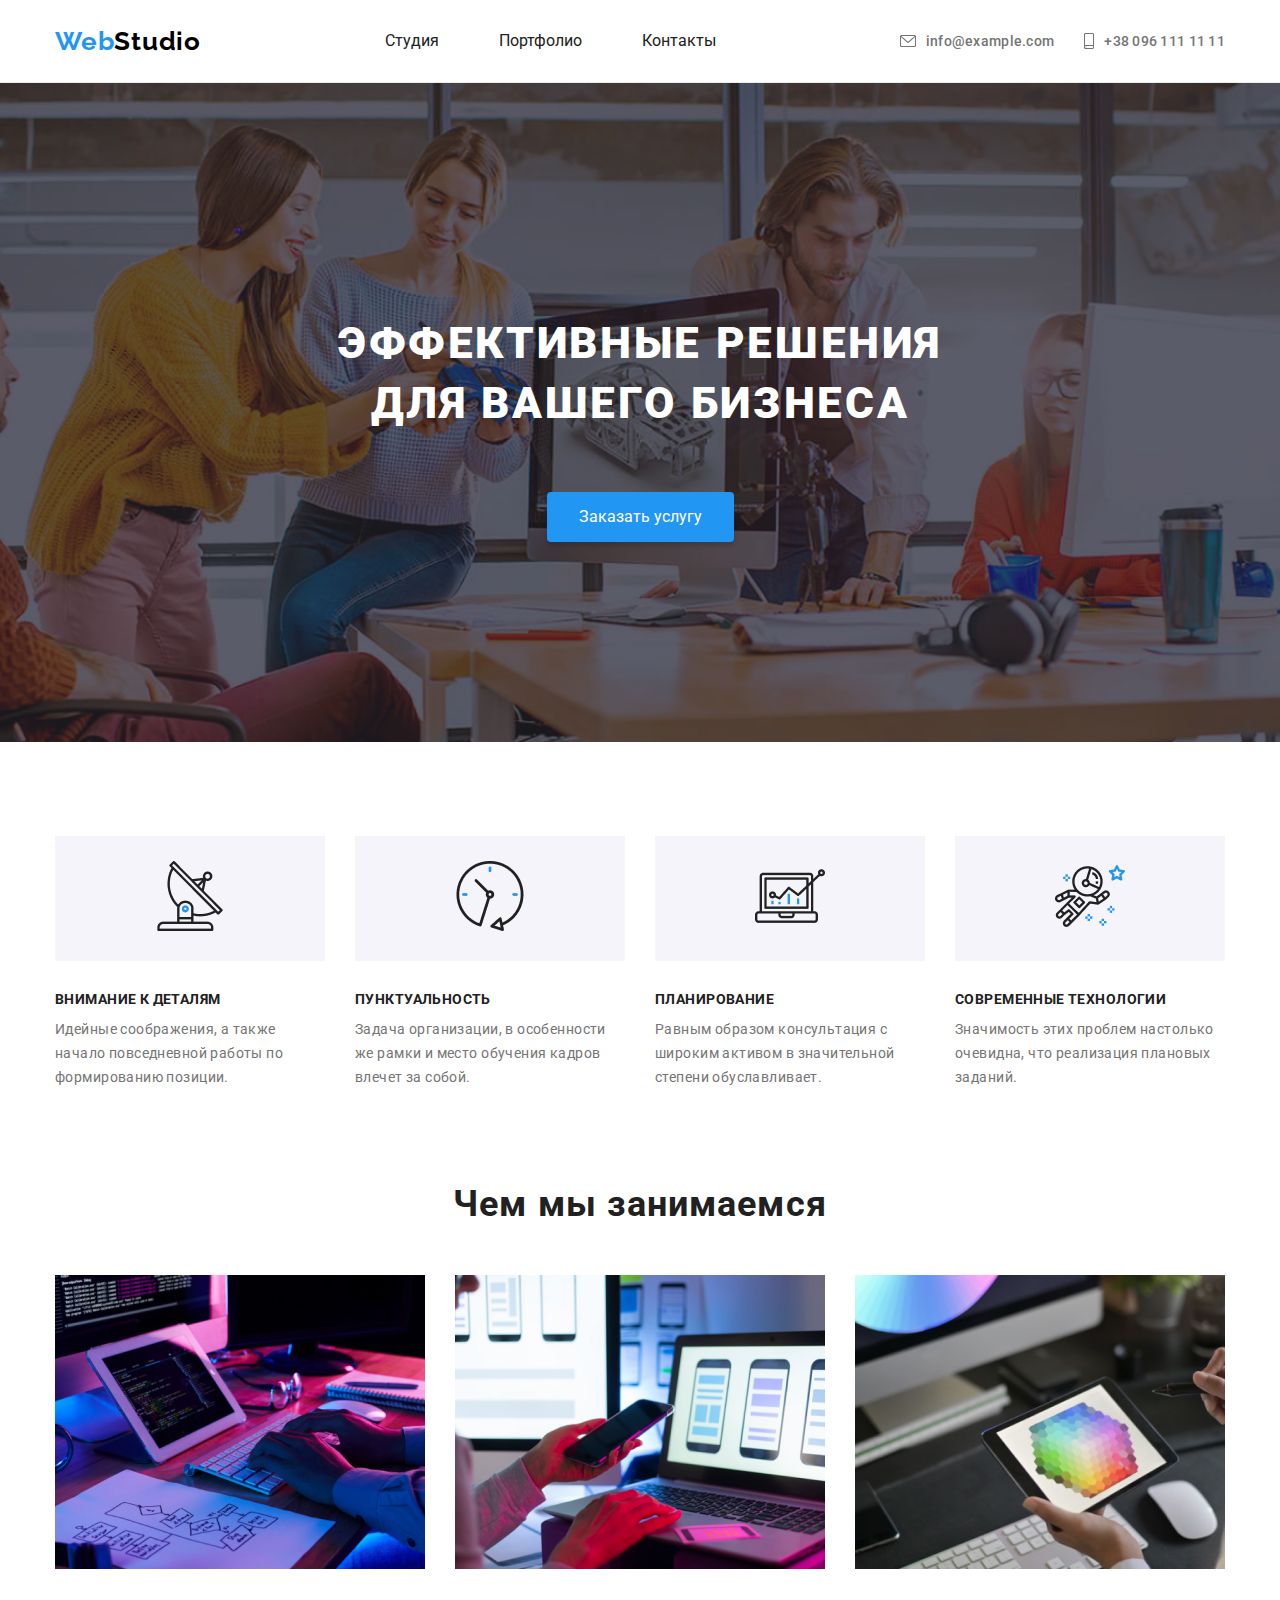
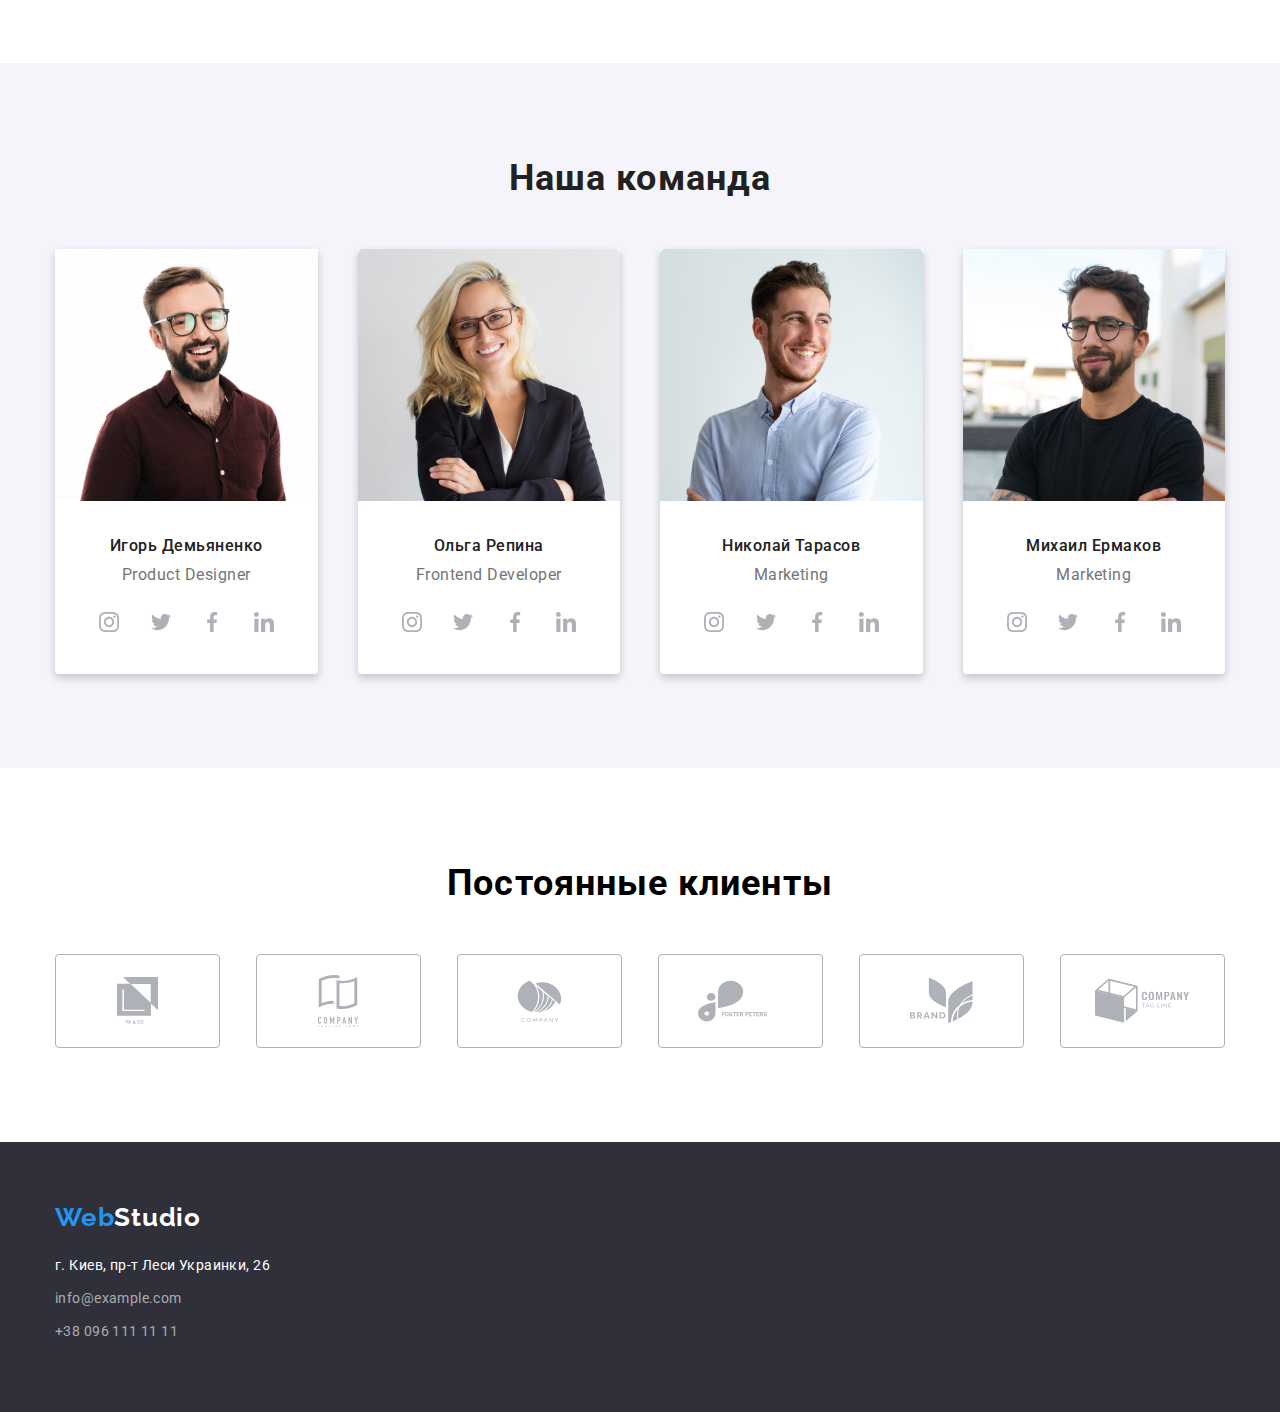
==== commit 8f6e9b2c: "opacity" ====
--- a/index.html
+++ b/index.html
@@ -92,12 +92,14 @@
     <main>
       <section class="main">
         <div class="container">
-          <div class="z_in">
-            <h1 class="main__text">
+          <div class="title__wrapper">
+            <h1 class="title__wrapper_text">
               Эффективные решения<br />
               для вашего бизнеса
             </h1>
-            <button class="btn" type="button">Заказать услугу</button>
+            <button class="title__wrapper_btn" type="button">
+              Заказать услугу
+            </button>
           </div>
         </div>
       </section>
--- a/css/style.css
+++ b/css/style.css
@@ -100,7 +100,7 @@
   position: relative;
 }
 
-.z_in {
+.title__wrapper {
   position: relative;
   z-index: 2;
 }
@@ -111,12 +111,12 @@
   left: 0;
   right: 0;
   bottom: 0;
-  background: black;
-  opacity: 0.1;
+  background: #2f303a;
+  opacity: 0.5;
   z-index: 1;
 }
 
-.main__text {
+.title__wrapper_text {
   font-weight: 900;
   font-size: 44px;
   line-height: 60px;
@@ -126,7 +126,7 @@
   color: #ffffff;
 }
 
-.btn {
+.title__wrapper_btn {
   display: inline-block;
   margin-top: 30px;
   padding: 10px 32px;
@@ -139,7 +139,7 @@
   border: none;
 }
 
-.btn:hover {
+.title__wrapper_btn:hover {
   animation: pulsate 1s ease-in-out;
 }
 
@@ -149,7 +149,7 @@
   }
 }
 
-.btn:active {
+.title__wrapper_btn:active {
   color: red;
 }
 
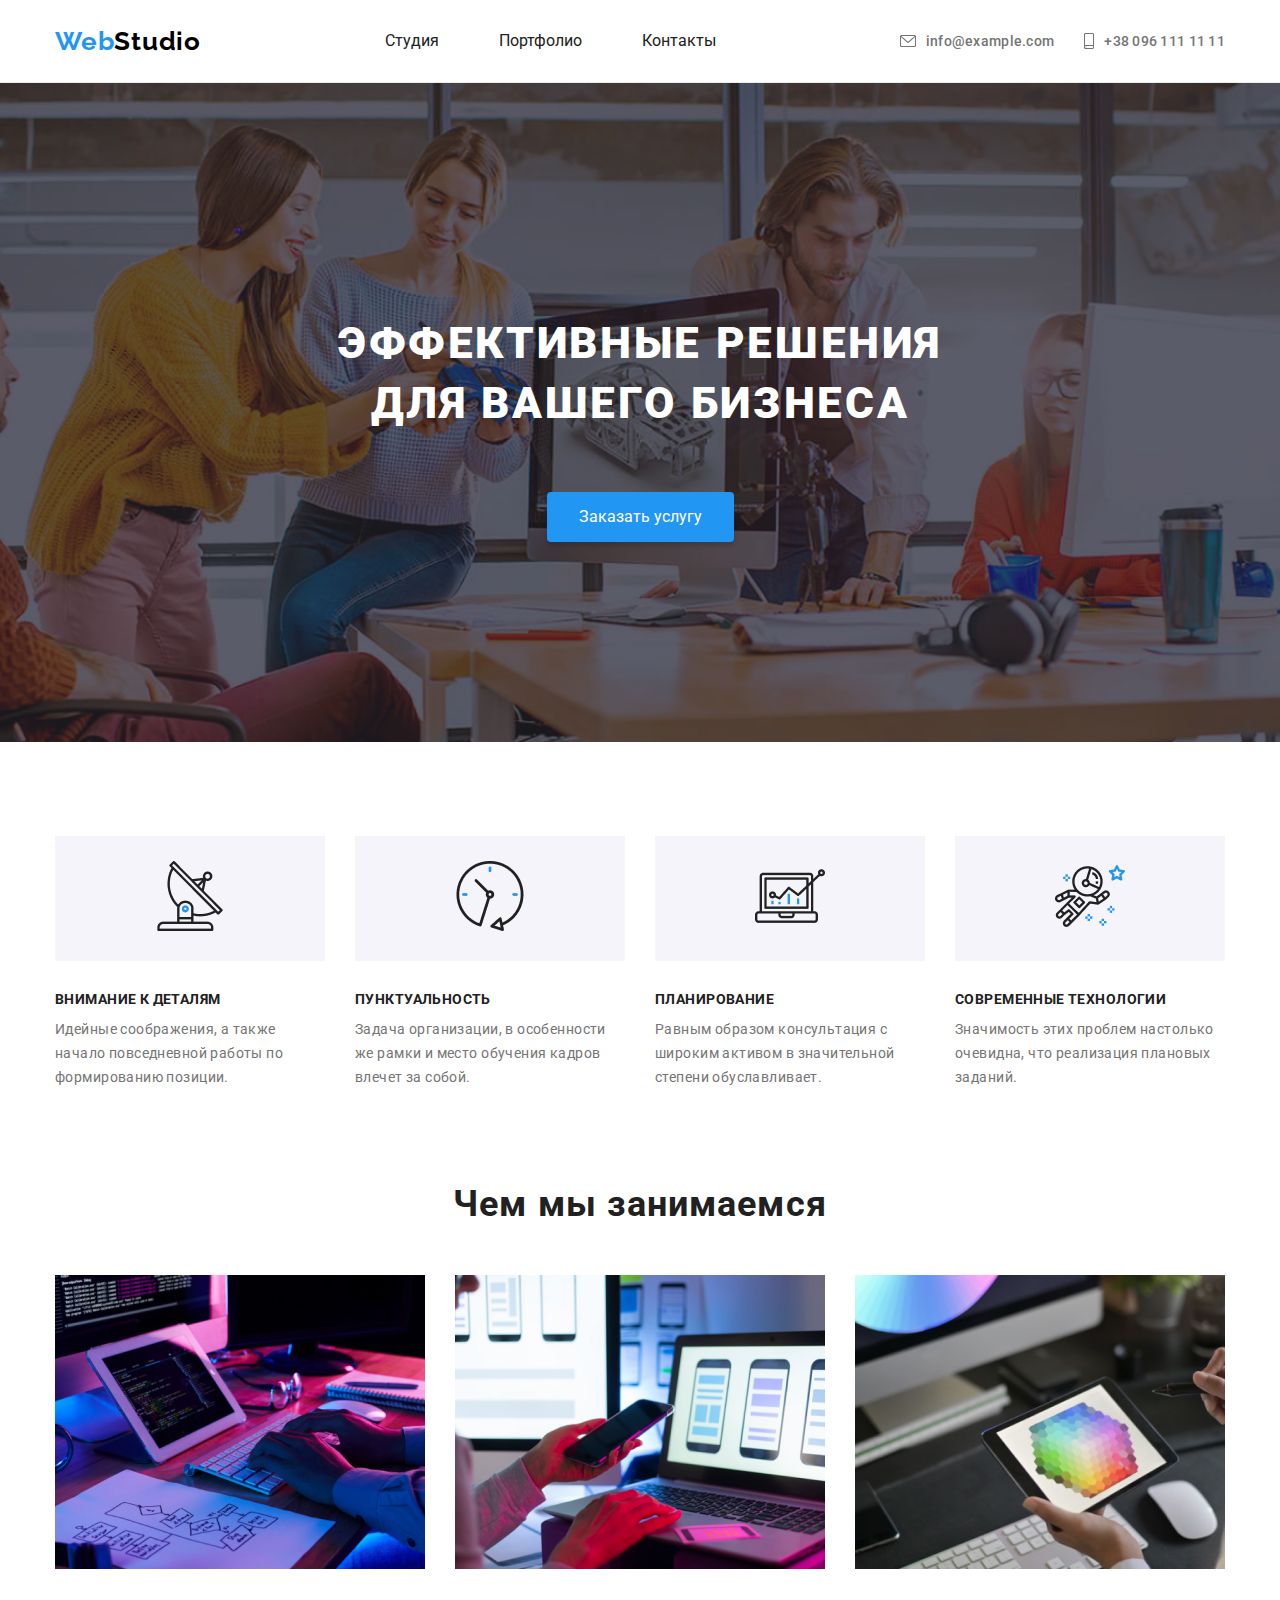
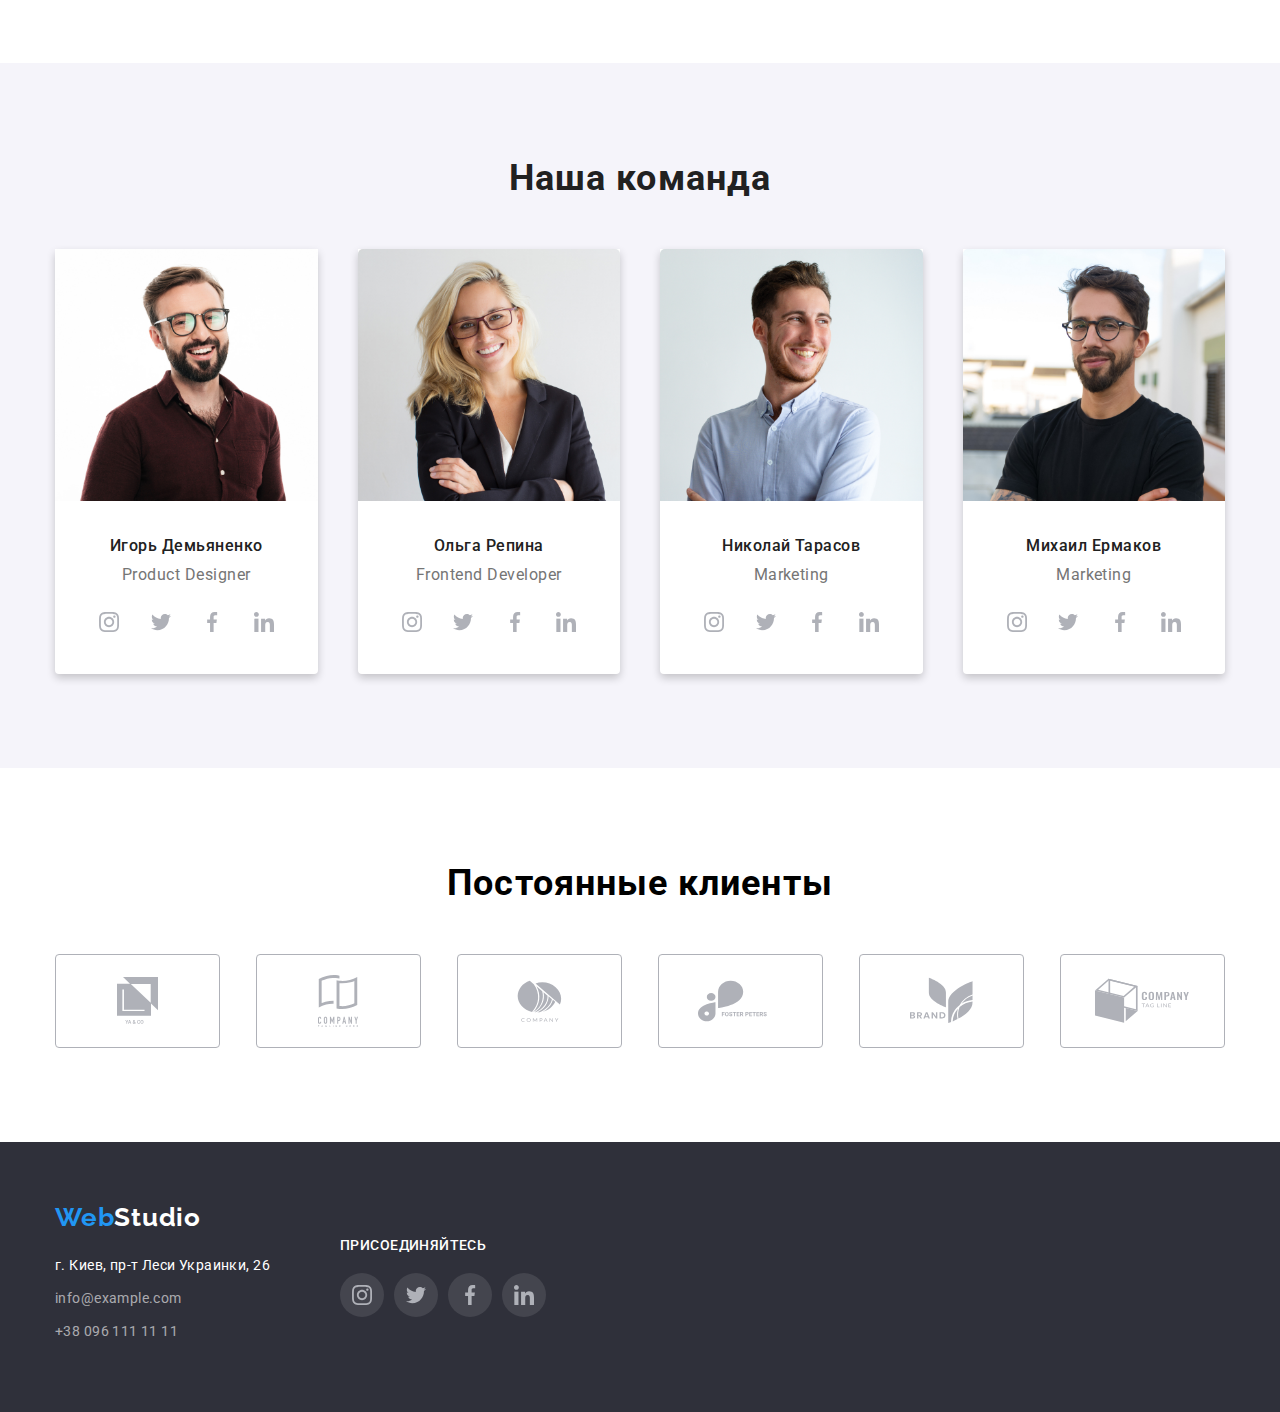
==== commit 38b539d7: "add hover" ====
--- a/index.html
+++ b/index.html
@@ -20,6 +20,7 @@
   </head>
   <body>
     <!-- Header -->
+
     <header class="header">
       <div class="container">
         <div class="header-wrapper">
@@ -104,6 +105,16 @@
         </div>
       </section>
 
+      <!-- Modal -->
+
+      <div class="demo">
+        <div class="demo__mid">
+          <div class="demo__close">
+            <img class="demo__close-img" src="images/Form bg.png" alt="" />
+          </div>
+        </div>
+      </div>
+
       <!-- Info -->
 
       <section class="info">
@@ -160,17 +171,28 @@
           <div class="images__wrapper">
             <h2 class="images__wrapper_intro">Чем мы занимаемся</h2>
             <div class="images__wrapper-cards">
-              <ul class="images__cards">
-                <li class="images__cards-link">
+              <div class="images__cards">
+                <div class="images__cards-link">
                   <img src="images/img.jpg" alt="планшет и клавиатура" />
-                </li>
-                <li class="images__cards-link">
+                  <div class="images__cards-block">
+                    <span class="images__cards-text"
+                      >Десктопные приложения</span
+                    >
+                  </div>
+                </div>
+                <div class="images__cards-link">
                   <img src="images/img1.jpg" alt="смартфон" />
-                </li>
-                <li class="images__cards-link">
+                  <div class="images__cards-block">
+                    <span class="images__cards-text">Мобильные приложения</span>
+                  </div>
+                </div>
+                <div class="images__cards-link">
                   <img src="images/img2.jpg" alt="планшет" />
-                </li>
-              </ul>
+                  <div class="images__cards-block">
+                    <span class="images__cards-text">Дизайнерские решения</span>
+                  </div>
+                </div>
+              </div>
             </div>
           </div>
         </div>
@@ -1009,23 +1031,133 @@
 
     <footer class="footer">
       <div class="container">
-        <div class="footer__wraper">
-          <a class="logo-footer" href="#"
-            >Web<span class="studio">Studio</span></a
-          >
-          <address class="addr">
-            <a class="link white" href="http://bit.ly/3pXMvUd" target="_blank"
-              >г. Киев, пр-т Леси Украинки, 26</a
+        <div class="footer__box">
+          <div class="footer__wraper">
+            <a class="logo-footer" href="#"
+              >Web<span class="studio">Studio</span></a
             >
-          </address>
-          <div class="footer__link">
-            <a class="link disp" href="mailto:info@example.com"
-              >info@example.com</a
-            >
-            <a class="link disp" href="tel:+380961111111">+38 096 111 11 11</a>
+            <address class="addr">
+              <a class="link white" href="http://bit.ly/3pXMvUd" target="_blank"
+                >г. Киев, пр-т Леси Украинки, 26</a
+              >
+            </address>
+            <div class="footer__link">
+              <a class="link disp" href="mailto:info@example.com"
+                >info@example.com</a
+              >
+              <a class="link disp" href="tel:+380961111111"
+                >+38 096 111 11 11</a
+              >
+            </div>
+          </div>
+          <div class="footer__social">
+            <span class="footer__social-text">присоединяйтесь</span>
+            <div class="footer__social-icon">
+              <a class="social_link grey" href="#"
+                ><svg
+                  width="20"
+                  height="20"
+                  viewBox="0 0 20 20"
+                  fill="none"
+                  xmlns="http://www.w3.org/2000/svg"
+                >
+                  <g clip-path="url(#clip0_1_492)">
+                    <path
+                      d="M19.9804 5.88005C19.9336 4.81738 19.7617 4.0868 19.5156 3.45374C19.2616 2.78176 18.8709 2.18014 18.359 1.68002C17.8589 1.1721 17.2533 0.777435 16.5891 0.527447C15.9524 0.281274 15.2256 0.109427 14.163 0.0625732C13.0924 0.0117516 12.7525 0 10.0371 0C7.32173 0 6.98185 0.0117516 5.91521 0.0586052C4.85253 0.105459 4.12195 0.277459 3.48904 0.523479C2.81692 0.777435 2.2153 1.16814 1.71517 1.68002C1.20726 2.18014 0.812743 2.78573 0.562603 3.44992C0.31643 4.0868 0.144583 4.81341 0.0977294 5.87609C0.0469078 6.9467 0.0351562 7.28658 0.0351562 10.002C0.0351562 12.7173 0.0469078 13.0572 0.0937614 14.1239C0.140615 15.1865 0.312615 15.9171 0.558787 16.5502C0.812743 17.2221 1.20726 17.8238 1.71517 18.3239C2.2153 18.8318 2.82088 19.2265 3.48508 19.4765C4.12195 19.7226 4.84856 19.8945 5.91139 19.9413C6.97788 19.9883 7.31791 19.9999 10.0333 19.9999C12.7487 19.9999 13.0885 19.9883 14.1552 19.9413C15.2179 19.8945 15.9484 19.7226 16.5813 19.4765C17.9254 18.9568 18.9881 17.8941 19.5078 16.5502C19.7538 15.9133 19.9258 15.1865 19.9727 14.1239C20.0195 13.0572 20.0313 12.7173 20.0313 10.002C20.0313 7.28658 20.0273 6.9467 19.9804 5.88005ZM18.1794 14.0457C18.1364 15.0225 17.9723 15.5499 17.8356 15.9015C17.4995 16.7728 16.808 17.4643 15.9367 17.8004C15.5851 17.9372 15.0538 18.1012 14.0809 18.1441C13.026 18.1911 12.7096 18.2027 10.0411 18.2027C7.37255 18.2027 7.05221 18.1911 6.00113 18.1441C5.02438 18.1012 4.49693 17.9372 4.1453 17.8004C3.71171 17.6402 3.31704 17.3862 2.9967 17.0541C2.6646 16.7298 2.41065 16.3391 2.2504 15.9055C2.11365 15.5539 1.94959 15.0225 1.90671 14.0497C1.8597 12.9948 1.8481 12.6783 1.8481 10.0097C1.8481 7.34122 1.8597 7.02087 1.90671 5.96995C1.94959 4.99319 2.11365 4.46575 2.2504 4.11412C2.41065 3.68038 2.6646 3.28586 3.00067 2.96536C3.32483 2.63327 3.71553 2.37931 4.14927 2.21921C4.5009 2.08247 5.03231 1.9184 6.0051 1.87537C7.05999 1.82851 7.37652 1.81676 10.0449 1.81676C12.7174 1.81676 13.0337 1.82851 14.0848 1.87537C15.0616 1.9184 15.589 2.08247 15.9407 2.21921C16.3742 2.37931 16.7689 2.63327 17.0893 2.96536C17.4213 3.28967 17.6753 3.68038 17.8356 4.11412C17.9723 4.46575 18.1364 4.99701 18.1794 5.96995C18.2263 7.02484 18.238 7.34122 18.238 10.0097C18.238 12.6783 18.2263 12.9908 18.1794 14.0457Z"
+                      fill="#AFB1B8"
+                    />
+                    <path
+                      d="M10.0371 4.8642C7.20074 4.8642 4.89941 7.16537 4.89941 10.0019C4.89941 12.8385 7.20074 15.1396 10.0371 15.1396C12.8737 15.1396 15.1749 12.8385 15.1749 10.0019C15.1749 7.16537 12.8737 4.8642 10.0371 4.8642ZM10.0371 13.3346C8.19702 13.3346 6.70442 11.8422 6.70442 10.0019C6.70442 8.16165 8.19702 6.66921 10.0371 6.66921C11.8774 6.66921 13.3698 8.16165 13.3698 10.0019C13.3698 11.8422 11.8774 13.3346 10.0371 13.3346V13.3346Z"
+                      fill="#AFB1B8"
+                    />
+                    <path
+                      d="M16.5775 4.6611C16.5775 5.32346 16.0404 5.86052 15.3779 5.86052C14.7155 5.86052 14.1785 5.32346 14.1785 4.6611C14.1785 3.99858 14.7155 3.46167 15.3779 3.46167C16.0404 3.46167 16.5775 3.99858 16.5775 4.6611V4.6611Z"
+                      fill="#AFB1B8"
+                    />
+                  </g>
+                  <defs>
+                    <clipPath id="clip0_1_492">
+                      <rect width="20" height="20" fill="white" />
+                    </clipPath>
+                  </defs>
+                </svg>
+              </a>
+              <a class="social_link grey" href="#"
+                ><svg
+                  width="20"
+                  height="20"
+                  viewBox="0 0 20 20"
+                  fill="none"
+                  xmlns="http://www.w3.org/2000/svg"
+                >
+                  <g clip-path="url(#clip0_1_486)">
+                    <path
+                      d="M20 3.79875C19.2563 4.125 18.4637 4.34125 17.6375 4.44625C18.4875 3.93875 19.1363 3.14125 19.4412 2.18C18.6488 2.6525 17.7738 2.98625 16.8412 3.1725C16.0887 2.37125 15.0162 1.875 13.8462 1.875C11.5763 1.875 9.74875 3.7175 9.74875 5.97625C9.74875 6.30125 9.77625 6.61375 9.84375 6.91125C6.435 6.745 3.41875 5.11125 1.3925 2.6225C1.03875 3.23625 0.83125 3.93875 0.83125 4.695C0.83125 6.115 1.5625 7.37375 2.6525 8.1025C1.99375 8.09 1.3475 7.89875 0.8 7.5975C0.8 7.61 0.8 7.62625 0.8 7.6425C0.8 9.635 2.22125 11.29 4.085 11.6712C3.75125 11.7625 3.3875 11.8062 3.01 11.8062C2.7475 11.8062 2.4825 11.7913 2.23375 11.7362C2.765 13.36 4.2725 14.5538 6.065 14.5925C4.67 15.6838 2.89875 16.3412 0.98125 16.3412C0.645 16.3412 0.3225 16.3263 0 16.285C1.81625 17.4563 3.96875 18.125 6.29 18.125C13.835 18.125 17.96 11.875 17.96 6.4575C17.96 6.27625 17.9538 6.10125 17.945 5.9275C18.7588 5.35 19.4425 4.62875 20 3.79875Z"
+                      fill="#AFB1B8"
+                    />
+                  </g>
+                  <defs>
+                    <clipPath id="clip0_1_486">
+                      <rect width="20" height="20" fill="white" />
+                    </clipPath>
+                  </defs>
+                </svg>
+              </a>
+              <a class="social_link grey" href="#"
+                ><svg
+                  width="20"
+                  height="20"
+                  viewBox="0 0 20 20"
+                  fill="none"
+                  xmlns="http://www.w3.org/2000/svg"
+                >
+                  <g clip-path="url(#clip0_1_482)">
+                    <path
+                      d="M13.3308 3.32083H15.1567V0.140833C14.8417 0.0975 13.7583 0 12.4967 0C9.86416 0 8.06082 1.65583 8.06082 4.69917V7.5H5.15582V11.055H8.06082V20H11.6225V11.0558H14.41L14.8525 7.50083H11.6217V5.05167C11.6225 4.02417 11.8992 3.32083 13.3308 3.32083Z"
+                      fill="#AFB1B8"
+                    />
+                  </g>
+                  <defs>
+                    <clipPath id="clip0_1_482">
+                      <rect width="20" height="20" fill="white" />
+                    </clipPath>
+                  </defs>
+                </svg>
+              </a>
+              <a class="social_link grey" href="#"
+                ><svg
+                  width="20"
+                  height="20"
+                  viewBox="0 0 20 20"
+                  fill="none"
+                  xmlns="http://www.w3.org/2000/svg"
+                >
+                  <g clip-path="url(#clip0_1_476)">
+                    <path
+                      d="M19.995 20V19.9992H20V12.6642C20 9.07587 19.2275 6.31171 15.0325 6.31171C13.0158 6.31171 11.6625 7.41837 11.11 8.46754H11.0517V6.64671H7.07416V19.9992H11.2158V13.3875C11.2158 11.6467 11.5458 9.96337 13.7017 9.96337C15.8258 9.96337 15.8575 11.95 15.8575 13.4992V20H19.995Z"
+                      fill="#AFB1B8"
+                    />
+                    <path
+                      d="M0.330017 6.64746H4.47668V20H0.330017V6.64746Z"
+                      fill="#AFB1B8"
+                    />
+                    <path
+                      d="M2.40167 0C1.07583 0 0 1.07583 0 2.40167C0 3.7275 1.07583 4.82583 2.40167 4.82583C3.7275 4.82583 4.80333 3.7275 4.80333 2.40167C4.8025 1.07583 3.72667 0 2.40167 0V0Z"
+                      fill="#AFB1B8"
+                    />
+                  </g>
+                  <defs>
+                    <clipPath id="clip0_1_476">
+                      <rect width="20" height="20" fill="white" />
+                    </clipPath>
+                  </defs>
+                </svg>
+              </a>
+            </div>
           </div>
         </div>
       </div>
     </footer>
+    <script src="script.js"></script>
   </body>
 </html>
--- a/css/style.css
+++ b/css/style.css
@@ -51,6 +51,7 @@
 .nav__item_list:hover {
   background-size: 100% 2px;
 }
+
 .nav__item {
   display: flex;
 }
@@ -67,9 +68,11 @@
 .header__block {
   display: flex;
 }
+
 .margin-right {
   margin-right: 30px;
 }
+
 .header__block-link {
   display: flex;
 }
@@ -83,9 +86,13 @@
   padding-left: 10px;
 }
 
+/* Почему не работает вместе хавер */
+
+.header__block-link:hover,
 .header__block-text:hover {
   color: #2196f3;
 }
+
 .header__block-link:hover path {
   fill: #2196f3;
 }
@@ -212,14 +219,41 @@
 }
 
 .images__cards-link {
+  position: relative;
   transition: 1s;
   display: block;
   width: 370px;
   height: 294px;
 }
 
-.images__cards-link:hover {
-  transform: scale(1.1);
+.images__cards-link:hover .images__cards-block {
+  visibility: visible;
+  opacity: 1;
+}
+
+.images__cards-block {
+  position: absolute;
+  width: 100%;
+  padding: 27px 0;
+  background: linear-gradient(
+    to bottom,
+    rgba(0, 0, 0, 0) 0%,
+    rgba(0, 0, 0, 0.7) 100%
+  );
+  bottom: 0;
+  visibility: hidden;
+  opacity: 0;
+  transition: all 1s ease 0s;
+}
+
+.images__cards-text {
+  font-weight: 700;
+  font-size: 14px;
+  line-height: 16px;
+  text-align: center;
+  letter-spacing: 0.03em;
+  text-transform: uppercase;
+  color: #ffffff;
 }
 
 /* People */
@@ -229,6 +263,7 @@
   padding: 94px 0;
   background-color: #f5f4fa;
 }
+
 .cards__wrapper-item {
   display: flex;
   justify-content: space-between;
@@ -241,6 +276,7 @@
   transition: 0.3s;
   border-radius: 0px 0px 4px 4px;
 }
+
 .cards__wrapper-item-link:hover {
   box-shadow: 0 8px 16px 0 rgba(0, 0, 0, 0.2);
 }
@@ -286,12 +322,15 @@
   border-radius: 50%;
   transition: all 0.5s ease;
 }
+
 .social_link:hover {
   background: #2196f3;
 }
+
 .social_link path {
   transition: all 0.5s ease;
 }
+
 .social_link:hover path {
   fill: #fff;
 }
@@ -365,6 +404,7 @@
 .studio {
   color: white;
 }
+
 .footer__link {
   display: inline-block;
 }
@@ -372,6 +412,7 @@
 .disp {
   display: block;
 }
+
 .addr {
   padding-bottom: 9px;
 }
@@ -395,7 +436,45 @@
   color: #2196f3;
 }
 
+.footer__box {
+  display: flex;
+}
+
+.footer__social-text {
+  color: #ffffff;
+  font-weight: 500;
+  font-size: 14px;
+  line-height: 16px;
+  letter-spacing: 0.03em;
+  text-transform: uppercase;
+  padding-bottom: 20px;
+  text-align: left;
+}
+
+.footer__social-icon {
+  display: flex;
+}
+
+.footer__social {
+  display: flex;
+  flex-direction: column;
+  justify-content: center;
+
+  padding-left: 70px;
+}
+
+.grey {
+  background: rgba(255, 255, 255, 0.1);
+  margin-right: 10px;
+}
+
+.grey:last-child {
+  margin-right: 0;
+}
+
 /* Portfolio */
+
+/* Group button */
 
 .group__btn {
   display: flex;
@@ -441,6 +520,8 @@
   color: red;
 }
 
+/* Cards */
+
 .cards__img {
   display: flex;
   justify-content: space-between;
@@ -455,14 +536,42 @@
   /* Вопрос почему не работает ? */
   flex-basis: calc(33.333% - 30px);
   margin-bottom: 30px;
+  position: relative;
 }
 .cards__img_item:hover {
   box-shadow: 0 8px 16px 0 rgba(0, 0, 0, 0.2);
 }
 
+.cards__img-text {
+  padding: 63px 24px;
+  font-weight: 400;
+  font-size: 18px;
+  line-height: 28px;
+  letter-spacing: 0.03em;
+  color: #ffffff;
+}
+
+.cards__img_block {
+  position: absolute;
+  width: 100%;
+  height: 294px;
+  background: rgba(33, 150, 243, 0.9);
+  top: 0;
+  left: 0;
+  visibility: hidden;
+  opacity: 0;
+  transition: all 1s ease 0s;
+}
+
+.cards__img_item:hover .cards__img_block {
+  visibility: visible;
+  opacity: 1;
+}
+
 .cards__img_info {
   padding: 20px 24px;
 }
+
 .cards__img_info-a,
 .cards__img_info-b {
   display: block;
@@ -483,3 +592,33 @@
   letter-spacing: 0.03em;
   color: #757575;
 }
+
+/* Modal */
+
+.demo {
+  display: none;
+  position: absolute;
+  width: 100%;
+  background: rgba(0, 0, 0, 0.2);
+  z-index: 4;
+  top: 0;
+}
+
+.demo__mid {
+  margin: 100px auto;
+  background: #ffffff;
+  box-shadow: 0px 1px 3px rgba(0, 0, 0, 0.12), 0px 1px 1px rgba(0, 0, 0, 0.14),
+    0px 2px 1px rgba(0, 0, 0, 0.2);
+  border-radius: 4px;
+  width: 528px;
+  height: 581px;
+}
+
+.demo__close-img {
+  margin-top: 8px;
+  margin-left: 490px;
+}
+
+.close_none {
+  display: block;
+}
